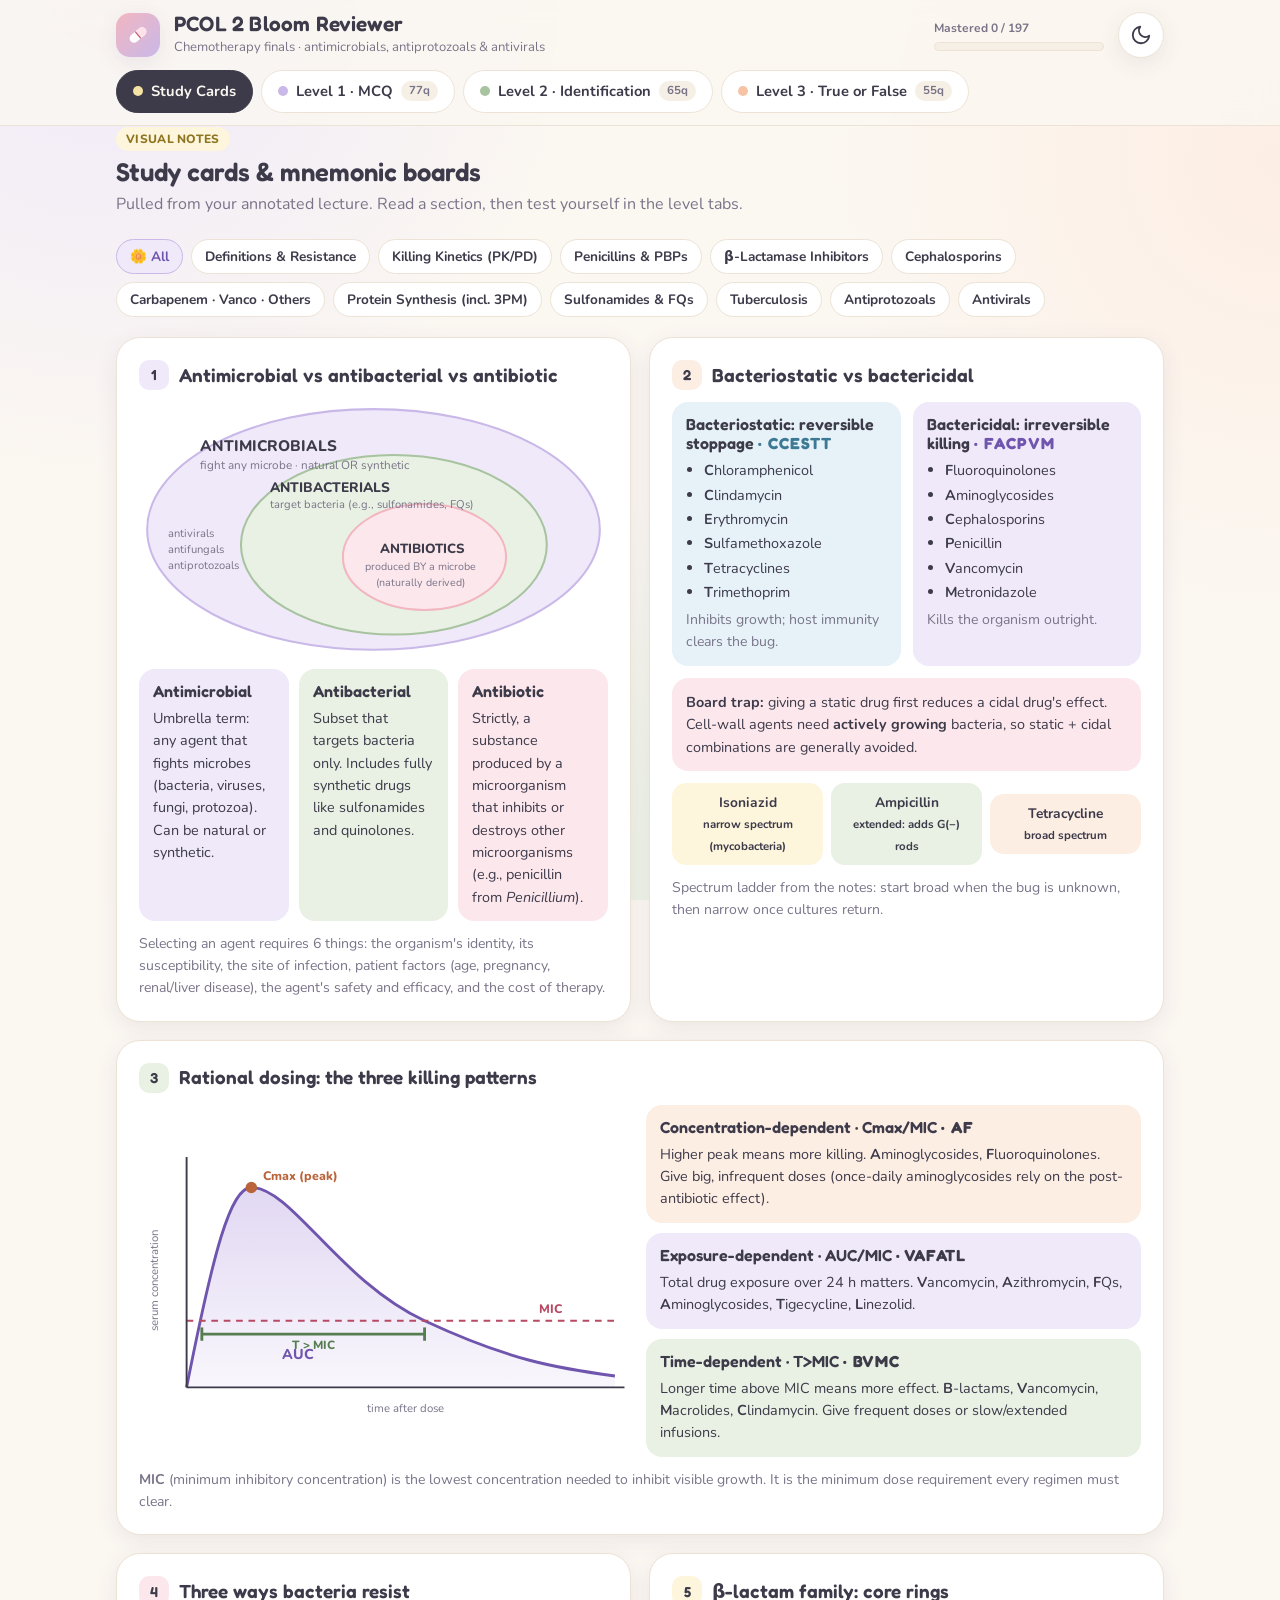
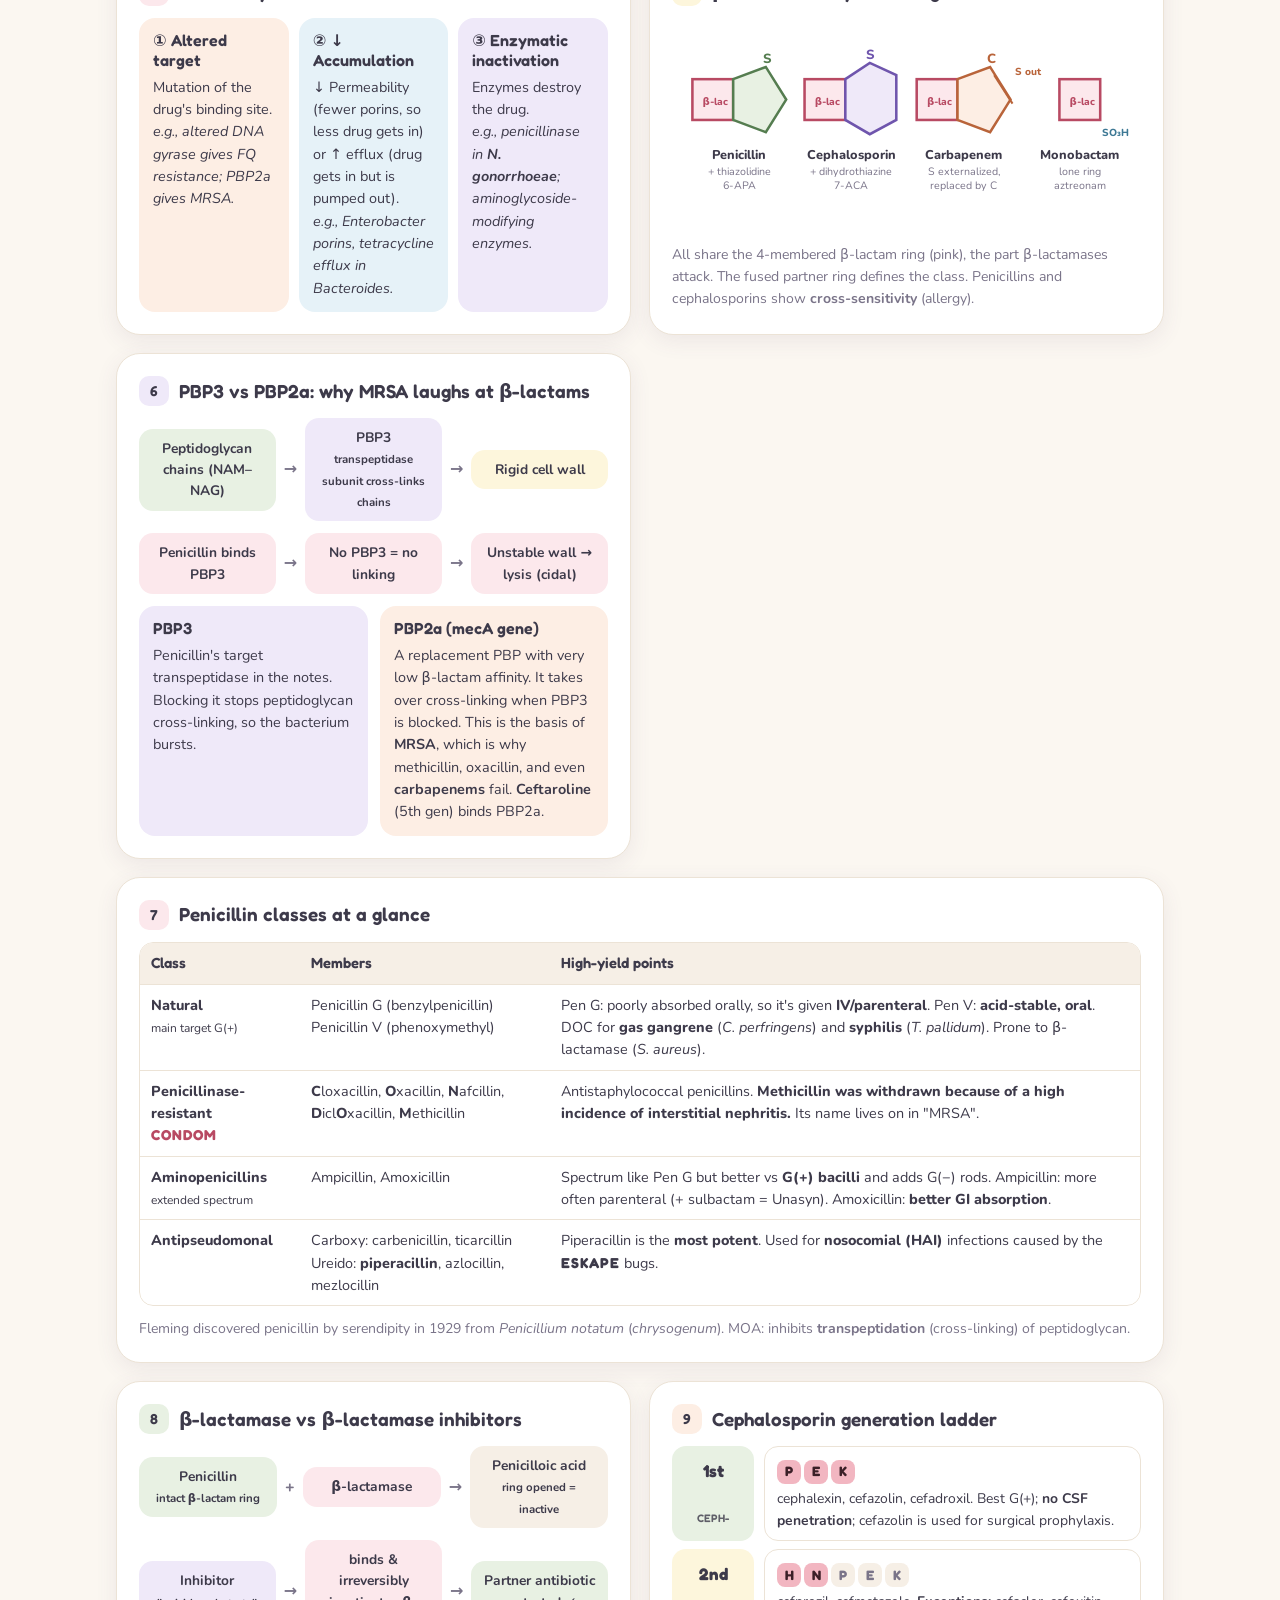
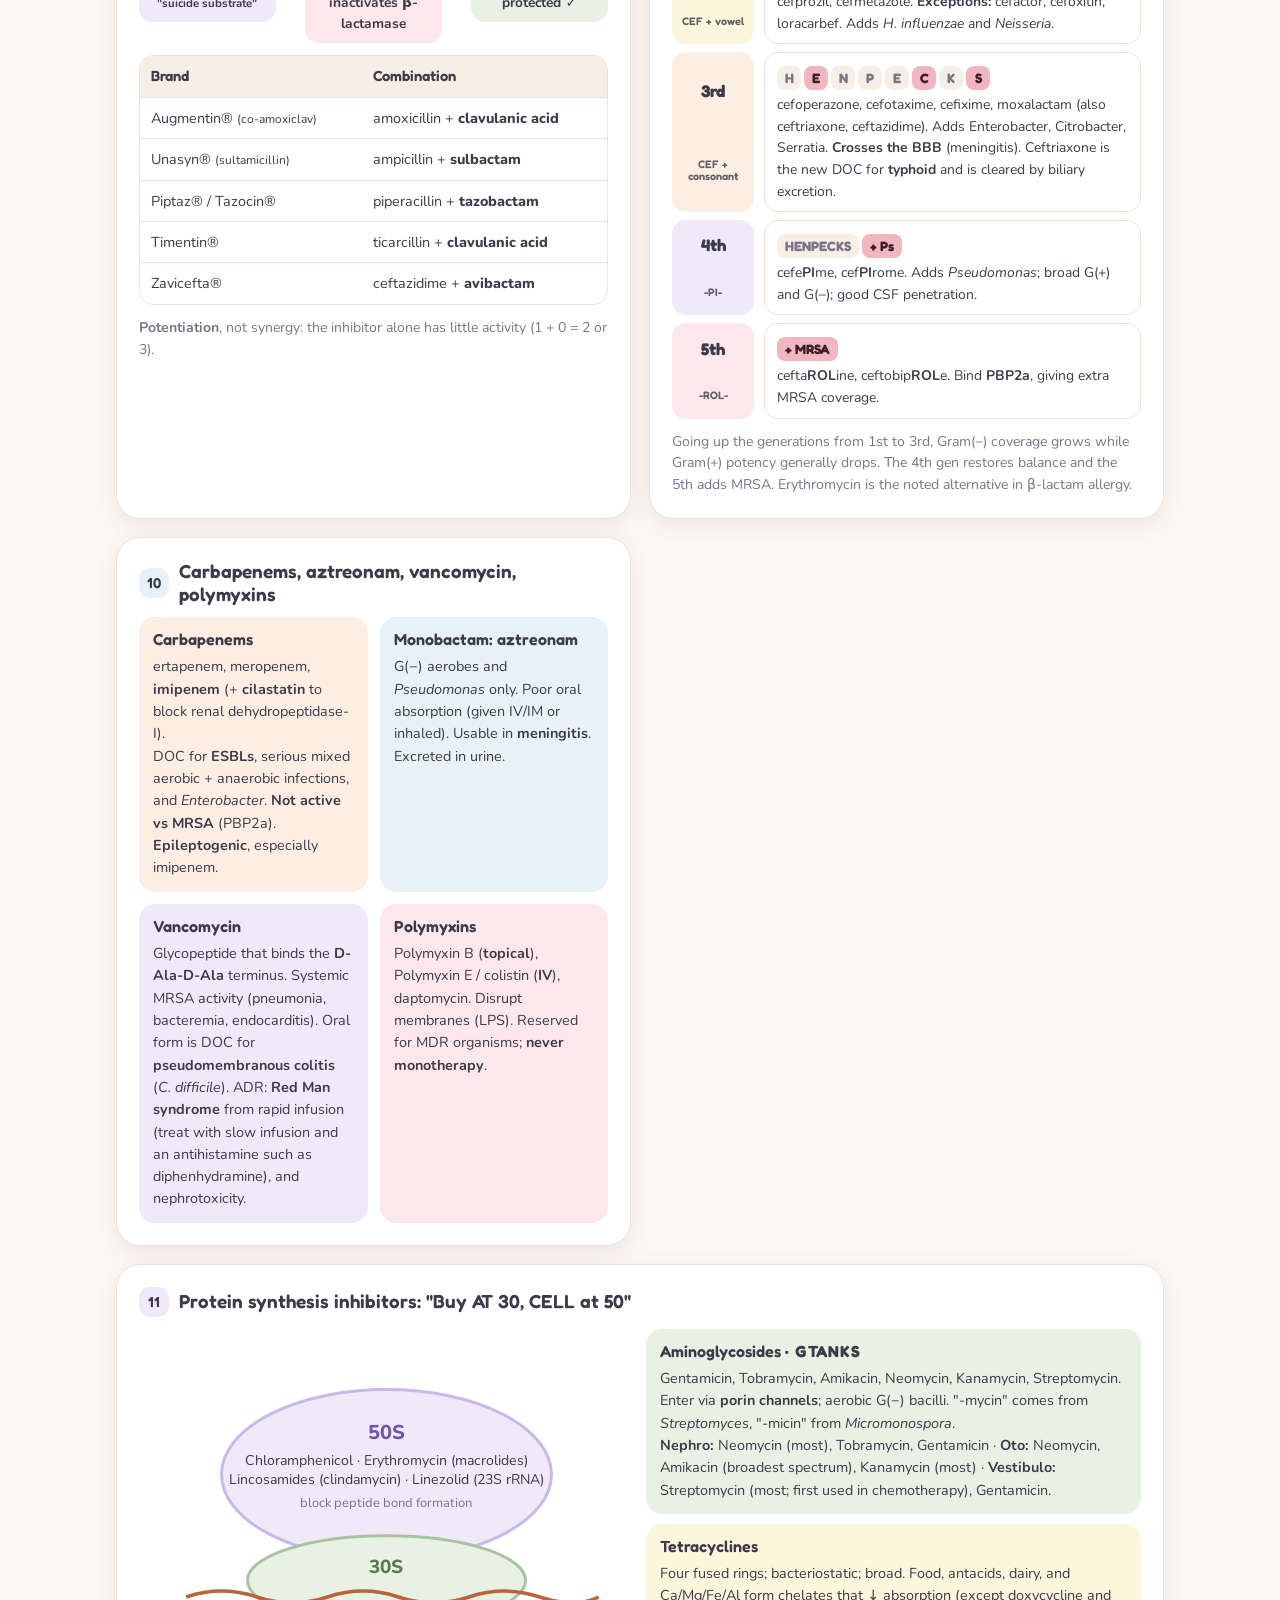
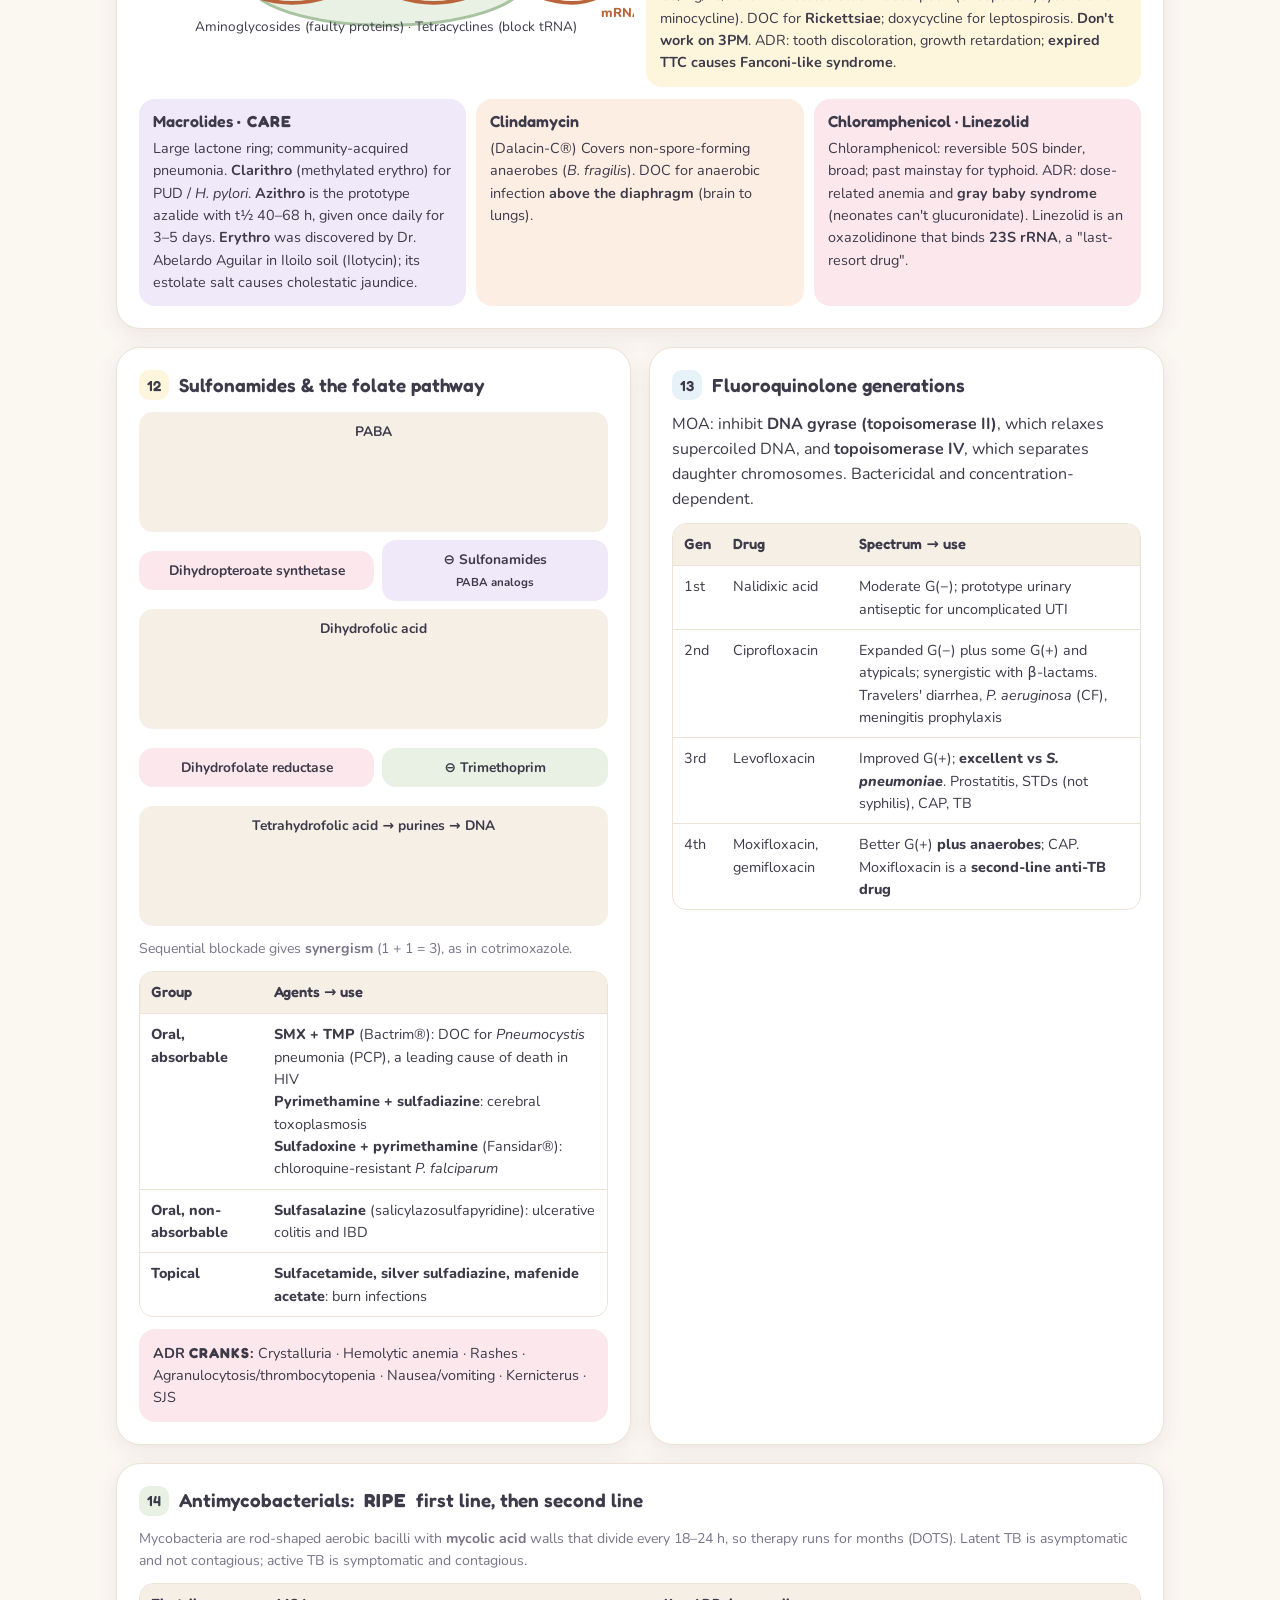
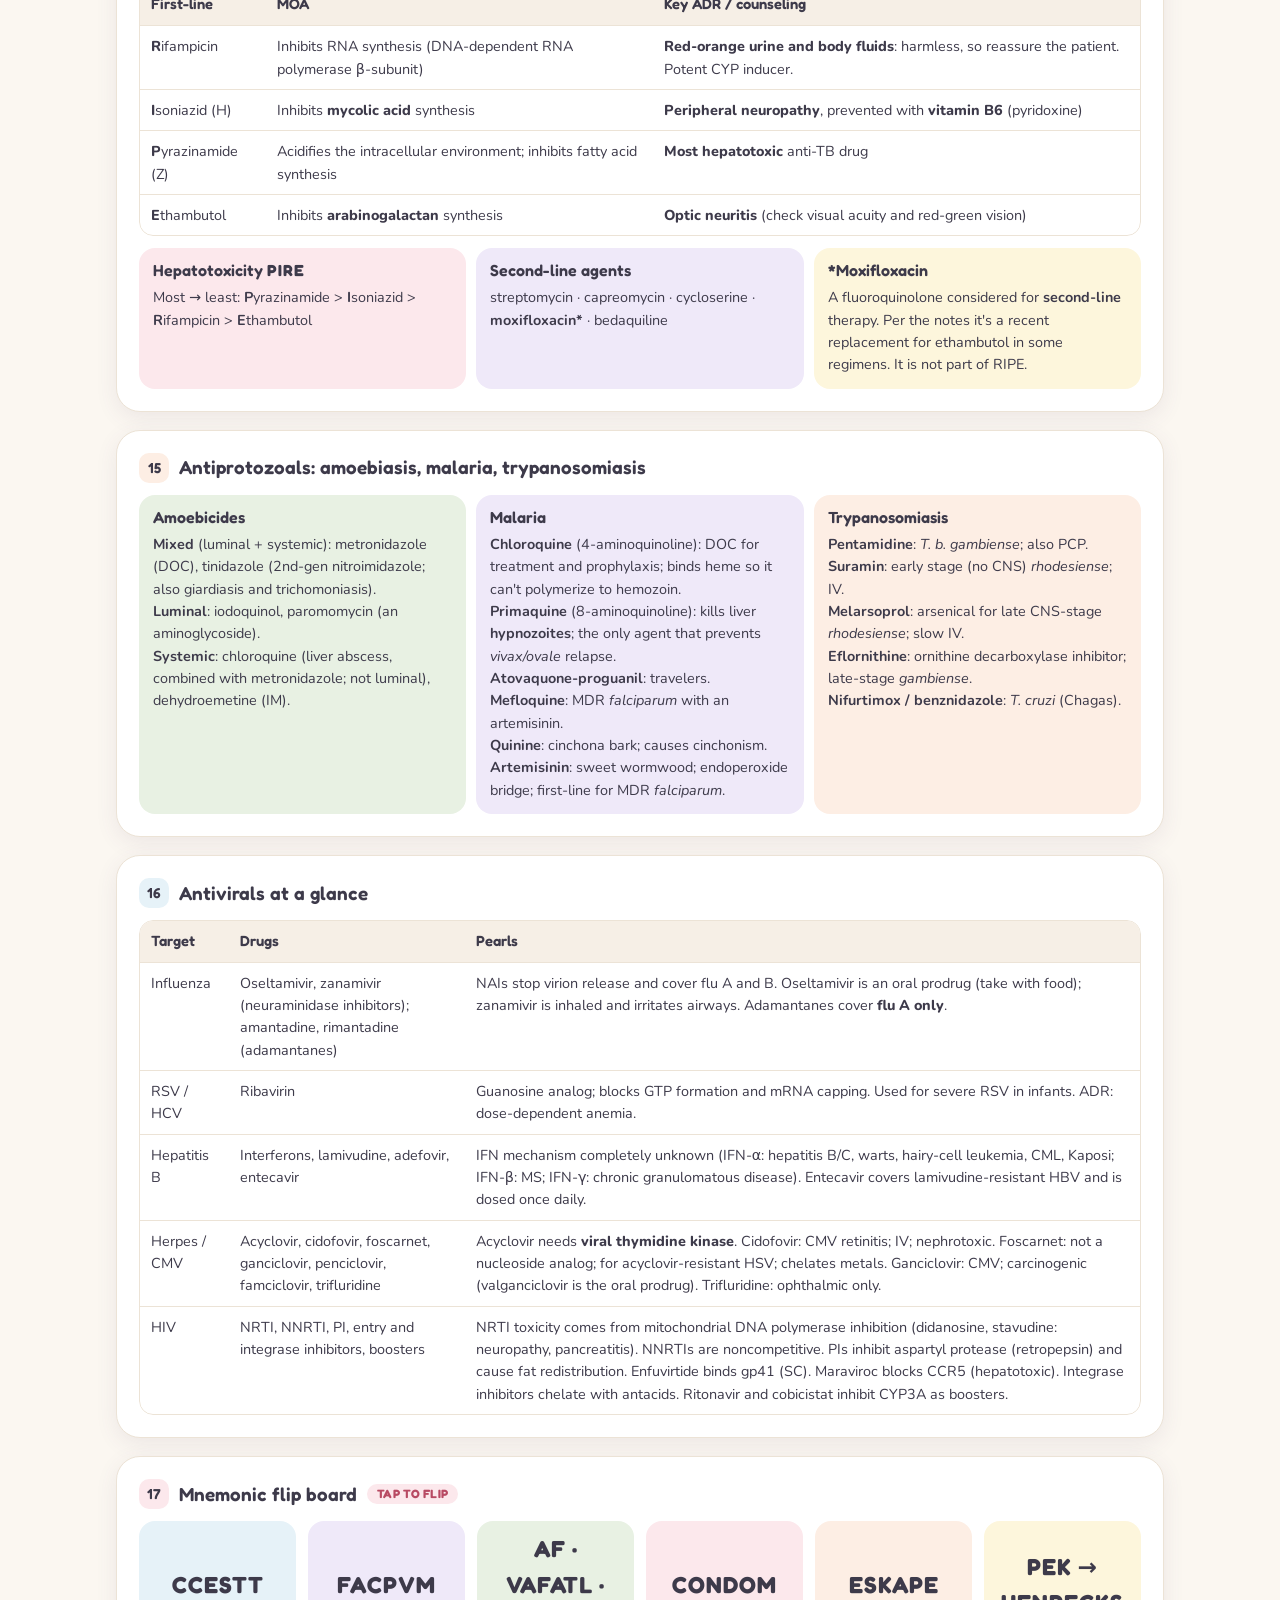
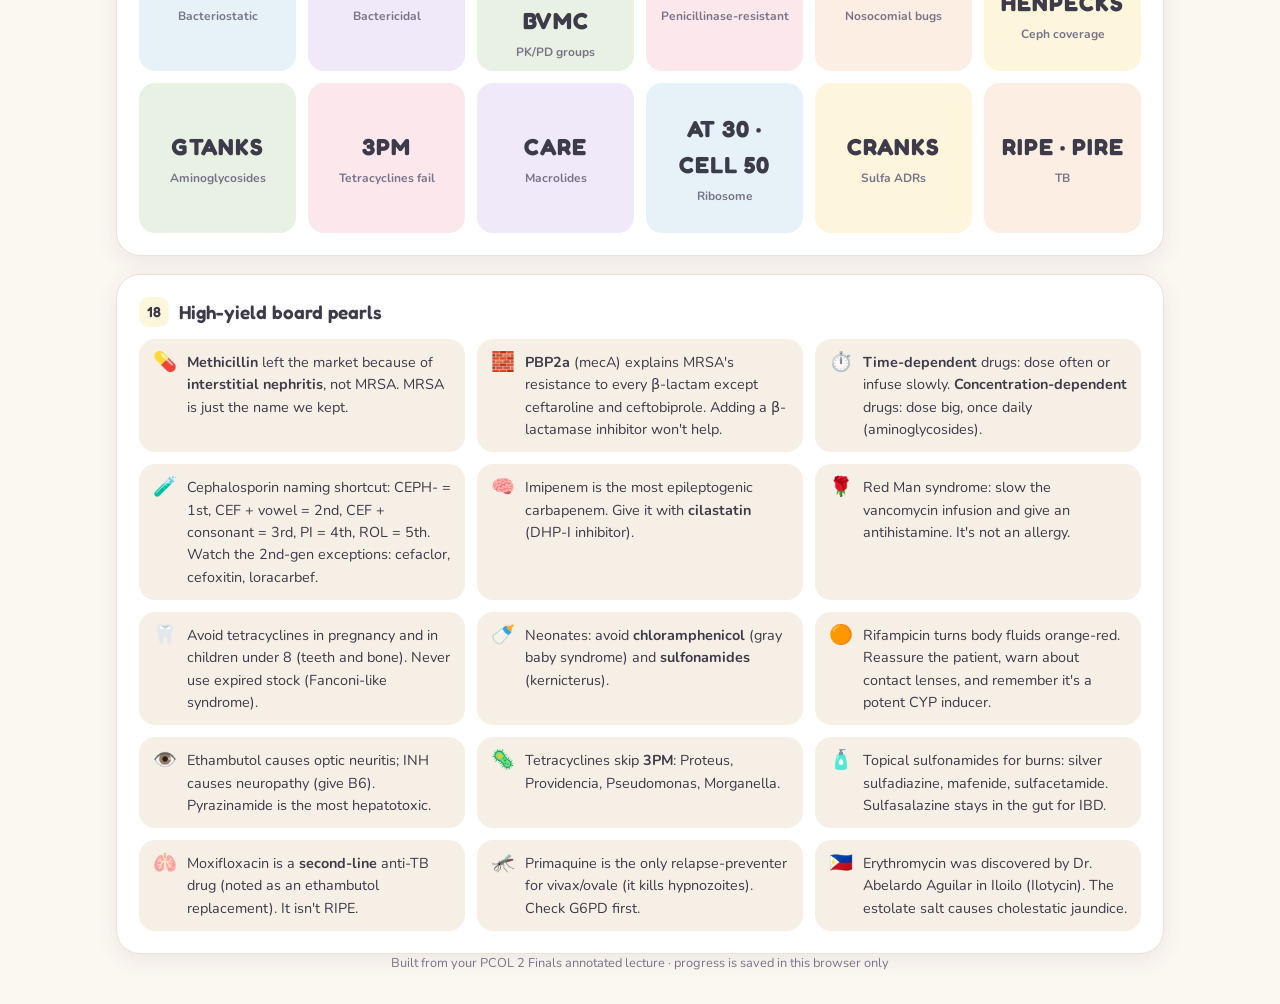
==== for-hannah.html @ a2830f7d "first commit Add PCOL 2 Bloom Reviewer (for-hannah.html) with Vercel root rewrite.  Co-Authored-By: " ====
<!doctype html>
<html lang="en">
<head>
<meta charset="utf-8">
<meta name="viewport" content="width=device-width, initial-scale=1">
<title>PCOL 2 Bloom Reviewer</title>
<link rel="preconnect" href="https://fonts.googleapis.com">
<link href="https://fonts.googleapis.com/css2?family=Fredoka:wght@500;600;700&family=Nunito:wght@400;600;700;800&display=swap" rel="stylesheet">
<style>
:root{
  --bg:#fbf7f1; --surface:#ffffff; --surface-2:#f6efe6; --line:#ece3d6;
  --ink:#3d3a4a; --muted:#7a7489;
  --sage:#a8c3a0; --sage-d:#557d50; --sage-t:#e8f1e3;
  --lav:#c9b8e8;  --lav-d:#6f55ad;  --lav-t:#efe9f9;
  --peach:#f6c3a5;--peach-d:#b9643a;--peach-t:#fdeee4;
  --rose:#f2b6c1; --rose-d:#b84a63; --rose-t:#fce8ec;
  --butter:#f5e3a3;--butter-d:#8f7420;--butter-t:#fdf6dc;
  --sky:#b8d8e8;  --sky-d:#3d7894;  --sky-t:#e6f2f8;
  --ok-bg:#e3f1de; --ok-bd:#7fb176; --ok-ink:#3e6b37;
  --no-bg:#fbe1e4; --no-bd:#d97a8a; --no-ink:#9c3448;
  --shadow:0 6px 22px rgba(90,70,110,.09);
  --shadow-lg:0 14px 40px rgba(90,70,110,.14);
  --r:16px; --r-lg:24px;
  --head:"Fredoka","Nunito",system-ui,sans-serif;
  --body:"Nunito",system-ui,-apple-system,"Segoe UI",sans-serif;
}
:root[data-theme="dark"]{
  --bg:#1d1a24; --surface:#282331; --surface-2:#312a3c; --line:#3d3549;
  --ink:#f1ebf5; --muted:#b3a9c0;
  --sage:#8fb287; --sage-d:#b7d9ae; --sage-t:#2c3a2e;
  --lav:#a993d6;  --lav-d:#d3c4f5;  --lav-t:#352c48;
  --peach:#e0a582;--peach-d:#f6c8ab;--peach-t:#40302a;
  --rose:#dc93a2; --rose-d:#f5bac6; --rose-t:#422a33;
  --butter:#d9c47b;--butter-d:#f0dea0;--butter-t:#3c3524;
  --sky:#8fbdd4;  --sky-d:#bfe0f0;  --sky-t:#24343e;
  --ok-bg:#28402a; --ok-bd:#6fa866; --ok-ink:#bfe6b6;
  --no-bg:#4a2730; --no-bd:#d0778a; --no-ink:#f8c2cd;
  --shadow:0 6px 22px rgba(0,0,0,.28);
  --shadow-lg:0 14px 40px rgba(0,0,0,.4);
}
@media (prefers-color-scheme: dark){
  :root:not([data-theme="light"]){
    --bg:#1d1a24; --surface:#282331; --surface-2:#312a3c; --line:#3d3549;
    --ink:#f1ebf5; --muted:#b3a9c0;
    --sage:#8fb287; --sage-d:#b7d9ae; --sage-t:#2c3a2e;
    --lav:#a993d6;  --lav-d:#d3c4f5;  --lav-t:#352c48;
    --peach:#e0a582;--peach-d:#f6c8ab;--peach-t:#40302a;
    --rose:#dc93a2; --rose-d:#f5bac6; --rose-t:#422a33;
    --butter:#d9c47b;--butter-d:#f0dea0;--butter-t:#3c3524;
    --sky:#8fbdd4;  --sky-d:#bfe0f0;  --sky-t:#24343e;
    --ok-bg:#28402a; --ok-bd:#6fa866; --ok-ink:#bfe6b6;
    --no-bg:#4a2730; --no-bd:#d0778a; --no-ink:#f8c2cd;
    --shadow:0 6px 22px rgba(0,0,0,.28);
    --shadow-lg:0 14px 40px rgba(0,0,0,.4);
  }
}
*{box-sizing:border-box}
html{scroll-behavior:smooth}
body{margin:0;background:var(--bg);color:var(--ink);font-family:var(--body);font-size:16px;line-height:1.55;
  background-image:radial-gradient(circle at 8% 0%,var(--lav-t) 0,transparent 32%),radial-gradient(circle at 100% 18%,var(--peach-t) 0,transparent 30%),radial-gradient(circle at 40% 100%,var(--sage-t) 0,transparent 35%);
  background-attachment:fixed;transition:background-color .3s,color .3s;min-height:100vh}
h1,h2,h3,h4{font-family:var(--head);font-weight:600;line-height:1.2;margin:0}
button,input,select{font:inherit;color:inherit}
button{cursor:pointer}
:focus-visible{outline:3px solid var(--lav);outline-offset:2px;border-radius:10px}
.wrap{max-width:1080px;margin:0 auto;padding:0 16px}

/* Header */
header{position:sticky;top:0;z-index:20;backdrop-filter:blur(12px);-webkit-backdrop-filter:blur(12px);
  background:color-mix(in srgb,var(--bg) 82%,transparent);border-bottom:1px solid var(--line)}
.top{display:flex;align-items:center;gap:14px;padding:12px 0}
.logo{width:44px;height:44px;border-radius:14px;display:grid;place-items:center;background:linear-gradient(135deg,var(--rose),var(--lav));box-shadow:var(--shadow);flex:none}
.logo svg{width:28px;height:28px}
.brand h1{font-size:1.3rem;letter-spacing:.2px}
.brand p{margin:0;font-size:.82rem;color:var(--muted)}
.spacer{flex:1}
.mastery{display:flex;flex-direction:column;gap:4px;min-width:170px}
.mastery small{font-size:.75rem;color:var(--muted);font-weight:700}
.bar{height:9px;border-radius:99px;background:var(--surface-2);overflow:hidden;border:1px solid var(--line)}
.bar>i{display:block;height:100%;width:0;border-radius:99px;background:linear-gradient(90deg,var(--sage),var(--lav),var(--rose));transition:width .5s cubic-bezier(.3,1.4,.5,1)}
.theme-btn{width:46px;height:46px;border-radius:50%;border:1px solid var(--line);background:var(--surface);box-shadow:var(--shadow);display:grid;place-items:center;transition:transform .25s}
.theme-btn:hover{transform:rotate(-15deg) scale(1.06)}
.theme-btn svg{width:22px;height:22px}
.sun{display:none}
:root[data-theme="dark"] .sun{display:block} :root[data-theme="dark"] .moon{display:none}
@media (prefers-color-scheme: dark){:root:not([data-theme="light"]) .sun{display:block} :root:not([data-theme="light"]) .moon{display:none}}

nav.tabs{display:flex;gap:8px;padding:0 0 12px;overflow-x:auto;scrollbar-width:none}
nav.tabs::-webkit-scrollbar{display:none}
.tab{flex:none;display:flex;align-items:center;gap:8px;padding:9px 16px;border-radius:99px;border:1px solid var(--line);background:var(--surface);font-weight:700;font-size:.92rem;transition:all .2s}
.tab:hover{transform:translateY(-1px);box-shadow:var(--shadow)}
.tab .dot{width:10px;height:10px;border-radius:50%}
.tab .badge{font-size:.72rem;padding:1px 8px;border-radius:99px;background:var(--surface-2);color:var(--muted)}
.tab[aria-selected="true"]{background:var(--ink);color:var(--bg);border-color:var(--ink)}
.tab[aria-selected="true"] .badge{background:color-mix(in srgb,var(--bg) 22%,transparent);color:var(--bg)}

main{padding:26px 0 60px}
.panel{display:none;animation:rise .35s ease}
.panel.on{display:block}
@keyframes rise{from{opacity:0;transform:translateY(8px)}to{opacity:1;transform:none}}

/* Generic cards */
.card{background:var(--surface);border:1px solid var(--line);border-radius:var(--r-lg);padding:22px;box-shadow:var(--shadow)}
.intro{display:flex;gap:18px;align-items:center;flex-wrap:wrap;margin-bottom:22px}
.intro h2{font-size:1.6rem}
.intro p{margin:4px 0 0;color:var(--muted)}
.pill{display:inline-flex;align-items:center;gap:6px;font-size:.75rem;font-weight:800;padding:3px 10px;border-radius:99px;letter-spacing:.3px;text-transform:uppercase}
.p-sage{background:var(--sage-t);color:var(--sage-d)} .p-lav{background:var(--lav-t);color:var(--lav-d)}
.p-peach{background:var(--peach-t);color:var(--peach-d)} .p-rose{background:var(--rose-t);color:var(--rose-d)}
.p-butter{background:var(--butter-t);color:var(--butter-d)} .p-sky{background:var(--sky-t);color:var(--sky-d)}

/* Study section */
.chips{display:flex;gap:8px;flex-wrap:wrap;margin:0 0 20px}
.chip{padding:6px 13px;border-radius:99px;border:1px solid var(--line);background:var(--surface);font-weight:700;font-size:.85rem;transition:all .2s}
.chip:hover{background:var(--surface-2)}
.chip.on{background:var(--lav-t);border-color:var(--lav);color:var(--lav-d)}
.grid{display:grid;grid-template-columns:repeat(auto-fill,minmax(min(100%,470px),1fr));gap:18px}
.study{display:flex;flex-direction:column;gap:12px}
.study.wide{grid-column:1/-1}
.study h3{font-size:1.18rem;display:flex;align-items:center;gap:10px}
.study h3 .num{width:30px;height:30px;border-radius:10px;display:grid;place-items:center;font-size:.9rem;flex:none}
.study p{margin:0}
.study .note{font-size:.88rem;color:var(--muted)}
.hidden{display:none!important}
svg text{font-family:var(--body)}
.s-ink{fill:var(--ink)} .s-muted{fill:var(--muted)}
.s-line{stroke:var(--ink);fill:none}
.diagram{width:100%;height:auto;display:block}
.tbl{width:100%;border-collapse:separate;border-spacing:0;font-size:.9rem;border:1px solid var(--line);border-radius:14px;overflow:hidden}
.tbl th,.tbl td{padding:9px 11px;text-align:left;vertical-align:top;border-bottom:1px solid var(--line)}
.tbl tr:last-child td{border-bottom:0}
.tbl th{background:var(--surface-2);font-family:var(--head);font-weight:600;font-size:.92rem}
.tbl td b{font-weight:800}
.tbl-wrap{overflow-x:auto;border-radius:14px}
.two{display:grid;grid-template-columns:1fr 1fr;gap:12px}
.three{display:grid;grid-template-columns:repeat(3,1fr);gap:10px}
@media(max-width:620px){.two,.three{grid-template-columns:1fr}}
.box{border-radius:var(--r);padding:13px 14px;font-size:.9rem}
.box h4{font-size:1rem;margin-bottom:6px}
.box ul{margin:0;padding-left:18px}
.box li{margin:2px 0}
.bg-sage{background:var(--sage-t)} .bg-lav{background:var(--lav-t)} .bg-peach{background:var(--peach-t)}
.bg-rose{background:var(--rose-t)} .bg-butter{background:var(--butter-t)} .bg-sky{background:var(--sky-t)}
.mn{font-family:var(--head);font-weight:700;letter-spacing:1px}
.flow{display:flex;align-items:center;gap:8px;flex-wrap:wrap}
.flow .step{padding:9px 12px;border-radius:14px;font-size:.86rem;font-weight:700;text-align:center;flex:1 1 120px}
.flow .arr{font-weight:800;color:var(--muted);flex:none}
.ladder{display:flex;flex-direction:column;gap:8px}
.rung{display:grid;grid-template-columns:82px 1fr;gap:10px;align-items:stretch}
.rung .gen{border-radius:14px;display:grid;place-items:center;font-family:var(--head);font-weight:700;font-size:1.05rem;text-align:center;line-height:1.1}
.rung .gen small{display:block;font-size:.68rem;font-weight:600;opacity:.8}
.rung .body{border-radius:14px;padding:9px 12px;font-size:.87rem;border:1px solid var(--line);background:var(--surface)}
.cov{display:flex;gap:3px;flex-wrap:wrap;margin:4px 0}
.cov span{font-family:var(--head);font-weight:700;font-size:.85rem;width:24px;height:24px;border-radius:8px;display:grid;place-items:center}
.cov .new{background:var(--rose);color:#3b1f27}
.cov .old{background:var(--surface-2);color:var(--muted)}
.cov .wide{width:auto;padding:0 8px}

/* Flip mnemonic cards */
.flips{display:grid;grid-template-columns:repeat(auto-fill,minmax(150px,1fr));gap:12px}
.flip{perspective:900px;height:150px;border:0;background:none;padding:0;text-align:left}
.flip .in{position:relative;width:100%;height:100%;transition:transform .55s cubic-bezier(.4,1.5,.5,1);transform-style:preserve-3d}
.flip.on .in{transform:rotateY(180deg)}
.flip .f,.flip .b{position:absolute;inset:0;backface-visibility:hidden;-webkit-backface-visibility:hidden;border-radius:var(--r);padding:12px;display:flex;flex-direction:column;justify-content:center}
.flip .f{align-items:center;text-align:center}
.flip .f .mn{font-size:1.45rem}
.flip .f small{font-size:.75rem;color:var(--muted);margin-top:4px;font-weight:700}
.flip .b{transform:rotateY(180deg);font-size:.78rem;line-height:1.35;background:var(--surface);border:1px solid var(--line);overflow:auto}
.flip .b b{font-weight:800}

.pearls{display:grid;grid-template-columns:repeat(auto-fill,minmax(min(100%,300px),1fr));gap:12px}
.pearl{display:flex;gap:10px;align-items:flex-start;padding:12px 14px;border-radius:var(--r);background:var(--surface-2);font-size:.9rem}
.pearl .ic{font-size:1.2rem;line-height:1.2;flex:none}

/* Quiz */
.qtop{display:flex;align-items:center;gap:12px;flex-wrap:wrap;margin-bottom:14px}
.qtop .stats{display:flex;gap:8px;flex-wrap:wrap}
.stat{padding:6px 12px;border-radius:99px;background:var(--surface);border:1px solid var(--line);font-size:.84rem;font-weight:700}
.stat b{font-family:var(--head)}
.sel{padding:8px 34px 8px 14px;border-radius:99px;border:1px solid var(--line);background:var(--surface);font-weight:700;font-size:.88rem;appearance:none;-webkit-appearance:none;
  background-image:linear-gradient(45deg,transparent 50%,var(--muted) 50%),linear-gradient(135deg,var(--muted) 50%,transparent 50%);background-position:calc(100% - 17px) 55%,calc(100% - 12px) 55%;background-size:5px 5px;background-repeat:no-repeat}
.qprog{margin-bottom:18px}
.qprog .bar{height:12px}
.qprog .lbl{display:flex;justify-content:space-between;font-size:.8rem;color:var(--muted);font-weight:700;margin-bottom:5px}
.qcard{position:relative;overflow:hidden}
.qcard::before{content:"";position:absolute;inset:0 0 auto 0;height:6px;background:var(--accent,var(--lav))}
.qmeta{display:flex;gap:8px;align-items:center;margin-bottom:10px;flex-wrap:wrap}
.qnum{font-family:var(--head);font-weight:600;color:var(--muted);font-size:.9rem}
.qtext{font-size:1.14rem;font-weight:700;margin:0 0 18px;line-height:1.45}
.opts{display:grid;gap:10px}
.opt{display:flex;gap:12px;align-items:center;text-align:left;padding:13px 15px;border-radius:var(--r);border:2px solid var(--line);background:var(--surface);font-weight:600;transition:transform .15s,border-color .2s,background .2s}
.opt:hover:not([disabled]){border-color:var(--lav);transform:translateX(3px);background:var(--lav-t)}
.opt .k{width:30px;height:30px;border-radius:10px;display:grid;place-items:center;font-family:var(--head);font-weight:700;background:var(--surface-2);flex:none;transition:all .2s}
.opt[disabled]{cursor:default}
.opt.ok{border-color:var(--ok-bd);background:var(--ok-bg);color:var(--ok-ink)}
.opt.ok .k{background:var(--ok-bd);color:#fff}
.opt.no{border-color:var(--no-bd);background:var(--no-bg);color:var(--no-ink);animation:shake .4s}
.opt.no .k{background:var(--no-bd);color:#fff}
.opt.dim{opacity:.55}
@keyframes shake{0%,100%{transform:none}20%{transform:translateX(-6px)}40%{transform:translateX(5px)}60%{transform:translateX(-3px)}80%{transform:translateX(2px)}}
@keyframes pop{0%{transform:scale(.96)}50%{transform:scale(1.03)}100%{transform:scale(1)}}
.opt.ok{animation:pop .35s}
.tf{display:grid;grid-template-columns:1fr 1fr;gap:12px}
.tf .opt{justify-content:center;font-size:1.1rem;padding:18px;font-family:var(--head)}
.idrow{display:flex;gap:10px;flex-wrap:wrap}
.idrow input{flex:1 1 240px;padding:13px 16px;border-radius:var(--r);border:2px solid var(--line);background:var(--surface);font-weight:700;font-size:1.02rem;transition:border-color .2s}
.idrow input:focus{outline:none;border-color:var(--lav)}
.idrow input.ok{border-color:var(--ok-bd);background:var(--ok-bg);color:var(--ok-ink)}
.idrow input.no{border-color:var(--no-bd);background:var(--no-bg);color:var(--no-ink);animation:shake .4s}
.btn{padding:12px 20px;border-radius:99px;border:0;font-weight:800;background:var(--ink);color:var(--bg);transition:transform .15s,box-shadow .2s;display:inline-flex;align-items:center;gap:8px}
.btn:hover{transform:translateY(-2px);box-shadow:var(--shadow-lg)}
.btn:disabled{opacity:.45;cursor:not-allowed;transform:none;box-shadow:none}
.btn.soft{background:var(--surface-2);color:var(--ink);border:1px solid var(--line)}
.btn.rose{background:var(--rose);color:#3b1f27}
.btn.sage{background:var(--sage);color:#1f3320}
.btn.ghost{background:transparent;color:var(--muted);padding:8px 12px;font-size:.85rem}
.fb{margin-top:16px;border-radius:var(--r);padding:15px 16px;animation:rise .3s ease}
.fb.ok{background:var(--ok-bg);border:1px solid var(--ok-bd)}
.fb.no{background:var(--no-bg);border:1px solid var(--no-bd)}
.fb .h{font-family:var(--head);font-weight:700;font-size:1.05rem;margin-bottom:4px;display:flex;align-items:center;gap:8px}
.fb.ok .h{color:var(--ok-ink)} .fb.no .h{color:var(--no-ink)}
.fb p{margin:4px 0 0;font-size:.95rem}
.fb .ans{font-weight:800}
.qnav{display:flex;justify-content:space-between;align-items:center;gap:10px;margin-top:16px;flex-wrap:wrap}
.hint{font-size:.78rem;color:var(--muted)}
kbd{font-family:var(--body);font-size:.72rem;padding:1px 6px;border-radius:6px;border:1px solid var(--line);background:var(--surface-2)}

/* Summary */
.sum{display:grid;grid-template-columns:auto 1fr;gap:24px;align-items:center}
@media(max-width:620px){.sum{grid-template-columns:1fr;justify-items:center;text-align:center}}
.ring{width:150px;height:150px;position:relative}
.ring svg{width:100%;height:100%;transform:rotate(-90deg)}
.ring .v{position:absolute;inset:0;display:grid;place-items:center;text-align:center}
.ring .v b{font-family:var(--head);font-size:2.1rem;display:block;line-height:1}
.ring .v small{color:var(--muted);font-weight:700;font-size:.8rem}
.sum h2{font-size:1.6rem;margin-bottom:6px}
.sum .acts{display:flex;gap:10px;flex-wrap:wrap;margin-top:14px}
@media(max-width:620px){.sum .acts{justify-content:center}}
.missed{margin-top:22px;display:grid;gap:10px}
.miss{padding:12px 14px;border-radius:var(--r);background:var(--surface-2);font-size:.9rem;border-left:5px solid var(--no-bd)}
.miss b{font-weight:800}
.miss .a{color:var(--ok-ink);font-weight:800}
.confetti{position:fixed;inset:0;pointer-events:none;z-index:50;overflow:hidden}
.confetti i{position:absolute;top:-20px;width:10px;height:14px;border-radius:3px;animation:fall linear forwards}
@keyframes fall{to{transform:translateY(110vh) rotate(720deg);opacity:.2}}
footer{text-align:center;color:var(--muted);font-size:.8rem;padding:0 16px 30px}
@media(max-width:620px){
  .mastery{display:none}
  .brand p{display:none}
  .qtext{font-size:1.04rem}
  .card{padding:17px}
}
@media (prefers-reduced-motion: reduce){*{animation:none!important;transition:none!important}}
</style>
</head>
<body>
<header>
  <div class="wrap">
    <div class="top">
      <div class="logo" aria-hidden="true">
        <svg viewBox="0 0 32 32"><g transform="rotate(-40 16 16)"><rect x="5" y="11" width="22" height="10" rx="5" fill="#fff"/><path d="M16 11h6a5 5 0 0 1 0 10h-6z" fill="#fde2ea"/><line x1="16" y1="11" x2="16" y2="21" stroke="#c25a72" stroke-width="1.4"/></g></svg>
      </div>
      <div class="brand">
        <h1>PCOL 2 Bloom Reviewer</h1>
        <p>Chemotherapy finals · antimicrobials, antiprotozoals &amp; antivirals</p>
      </div>
      <div class="spacer"></div>
      <div class="mastery" title="Questions you have answered correctly at least once">
        <small id="masteryLbl">Mastered 0 / 0</small>
        <div class="bar"><i id="masteryBar"></i></div>
      </div>
      <button class="theme-btn" id="themeBtn" aria-label="Toggle dark mode">
        <svg class="moon" viewBox="0 0 24 24" fill="none" stroke="currentColor" stroke-width="2" stroke-linecap="round" stroke-linejoin="round"><path d="M21 12.8A9 9 0 1 1 11.2 3a7 7 0 0 0 9.8 9.8z"/></svg>
        <svg class="sun" viewBox="0 0 24 24" fill="none" stroke="currentColor" stroke-width="2" stroke-linecap="round"><circle cx="12" cy="12" r="4.5"/><path d="M12 2v2M12 20v2M4.9 4.9l1.4 1.4M17.7 17.7l1.4 1.4M2 12h2M20 12h2M4.9 19.1l1.4-1.4M17.7 6.3l1.4-1.4"/></svg>
      </button>
    </div>
    <nav class="tabs" role="tablist">
      <button class="tab" role="tab" data-tab="study" aria-selected="true"><span class="dot" style="background:var(--butter)"></span>Study Cards</button>
      <button class="tab" role="tab" data-tab="mcq" aria-selected="false"><span class="dot" style="background:var(--lav)"></span>Level 1 · MCQ <span class="badge" id="b-mcq">–</span></button>
      <button class="tab" role="tab" data-tab="id" aria-selected="false"><span class="dot" style="background:var(--sage)"></span>Level 2 · Identification <span class="badge" id="b-id">–</span></button>
      <button class="tab" role="tab" data-tab="tf" aria-selected="false"><span class="dot" style="background:var(--peach)"></span>Level 3 · True or False <span class="badge" id="b-tf">–</span></button>
    </nav>
  </div>
</header>

<main class="wrap">

<!-- ============ STUDY ============ -->
<section class="panel on" id="p-study">
  <div class="intro">
    <div>
      <span class="pill p-butter">Visual notes</span>
      <h2 style="margin-top:6px">Study cards &amp; mnemonic boards</h2>
      <p>Pulled from your annotated lecture. Read a section, then test yourself in the level tabs.</p>
    </div>
  </div>
  <div class="chips" id="studyChips"></div>

  <div class="grid" id="studyGrid">

    <!-- 1 Definitions -->
    <article class="card study" data-topic="basics">
      <h3><span class="num bg-lav">1</span>Antimicrobial vs antibacterial vs antibiotic</h3>
      <svg class="diagram" viewBox="0 0 460 250" role="img" aria-label="Nested sets: antimicrobials contain antibacterials, which contain antibiotics">
        <ellipse cx="230" cy="125" rx="222" ry="118" fill="var(--lav-t)" stroke="var(--lav)" stroke-width="2"/>
        <ellipse cx="250" cy="140" rx="150" ry="88" fill="var(--sage-t)" stroke="var(--sage)" stroke-width="2"/>
        <ellipse cx="280" cy="152" rx="80" ry="52" fill="var(--rose-t)" stroke="var(--rose)" stroke-width="2"/>
        <text x="60" y="48" class="s-ink" font-weight="800" font-size="15">ANTIMICROBIALS</text>
        <text x="60" y="66" class="s-muted" font-size="11.5">fight any microbe · natural OR synthetic</text>
        <text x="28" y="132" class="s-muted" font-size="11">antivirals</text>
        <text x="28" y="148" class="s-muted" font-size="11">antifungals</text>
        <text x="28" y="164" class="s-muted" font-size="11">antiprotozoals</text>
        <text x="128" y="88" class="s-ink" font-weight="800" font-size="13.5">ANTIBACTERIALS</text>
        <text x="128" y="104" class="s-muted" font-size="11">target bacteria (e.g., sulfonamides, FQs)</text>
        <text x="236" y="148" class="s-ink" font-weight="800" font-size="13">ANTIBIOTICS</text>
        <text x="222" y="165" class="s-muted" font-size="10.5">produced BY a microbe</text>
        <text x="232" y="180" class="s-muted" font-size="10.5">(naturally derived)</text>
      </svg>
      <div class="three">
        <div class="box bg-lav"><h4>Antimicrobial</h4>Umbrella term: any agent that fights microbes (bacteria, viruses, fungi, protozoa). Can be natural or synthetic.</div>
        <div class="box bg-sage"><h4>Antibacterial</h4>Subset that targets bacteria only. Includes fully synthetic drugs like sulfonamides and quinolones.</div>
        <div class="box bg-rose"><h4>Antibiotic</h4>Strictly, a substance produced by a microorganism that inhibits or destroys other microorganisms (e.g., penicillin from <i>Penicillium</i>).</div>
      </div>
      <p class="note">Selecting an agent requires 6 things: the organism's identity, its susceptibility, the site of infection, patient factors (age, pregnancy, renal/liver disease), the agent's safety and efficacy, and the cost of therapy.</p>
    </article>

    <!-- 2 Static vs cidal -->
    <article class="card study" data-topic="basics">
      <h3><span class="num bg-peach">2</span>Bacteriostatic vs bactericidal</h3>
      <div class="two">
        <div class="box bg-sky">
          <h4>Bacteriostatic: reversible stoppage <span class="mn" style="color:var(--sky-d)">· CCESTT</span></h4>
          <ul><li><b>C</b>hloramphenicol</li><li><b>C</b>lindamycin</li><li><b>E</b>rythromycin</li><li><b>S</b>ulfamethoxazole</li><li><b>T</b>etracyclines</li><li><b>T</b>rimethoprim</li></ul>
          <p class="note" style="margin-top:6px">Inhibits growth; host immunity clears the bug.</p>
        </div>
        <div class="box bg-lav">
          <h4>Bactericidal: irreversible killing <span class="mn" style="color:var(--lav-d)">· FACPVM</span></h4>
          <ul><li><b>F</b>luoroquinolones</li><li><b>A</b>minoglycosides</li><li><b>C</b>ephalosporins</li><li><b>P</b>enicillin</li><li><b>V</b>ancomycin</li><li><b>M</b>etronidazole</li></ul>
          <p class="note" style="margin-top:6px">Kills the organism outright.</p>
        </div>
      </div>
      <div class="box bg-rose"><b>Board trap:</b> giving a static drug first reduces a cidal drug's effect. Cell-wall agents need <b>actively growing</b> bacteria, so static + cidal combinations are generally avoided.</div>
      <div class="flow">
        <div class="step bg-butter">Isoniazid<br><small>narrow spectrum (mycobacteria)</small></div>
        <div class="step bg-sage">Ampicillin<br><small>extended: adds G(−) rods</small></div>
        <div class="step bg-peach">Tetracycline<br><small>broad spectrum</small></div>
      </div>
      <p class="note">Spectrum ladder from the notes: start broad when the bug is unknown, then narrow once cultures return.</p>
    </article>

    <!-- 3 PK/PD -->
    <article class="card study wide" data-topic="pkpd">
      <h3><span class="num bg-sage">3</span>Rational dosing: the three killing patterns</h3>
      <div class="two" style="align-items:center">
        <svg class="diagram" viewBox="0 0 520 300" role="img" aria-label="Concentration-time curve showing Cmax, AUC and time above MIC">
          <defs><linearGradient id="aucg" x1="0" y1="0" x2="0" y2="1"><stop offset="0" stop-color="var(--lav)" stop-opacity=".55"/><stop offset="1" stop-color="var(--lav)" stop-opacity=".12"/></linearGradient></defs>
          <path d="M50,262 C78,120 96,52 118,52 C160,52 210,150 300,192 S440,242 500,250 L500,262 Z" fill="url(#aucg)"/>
          <path d="M50,262 C78,120 96,52 118,52 C160,52 210,150 300,192 S440,242 500,250" fill="none" stroke="var(--lav-d)" stroke-width="3"/>
          <line x1="50" y1="192" x2="505" y2="192" stroke="var(--rose-d)" stroke-width="2" stroke-dasharray="7 6"/>
          <text x="420" y="184" fill="var(--rose-d)" font-weight="800" font-size="13">MIC</text>
          <line x1="50" y1="20" x2="50" y2="262" class="s-line" stroke-width="2"/>
          <line x1="50" y1="262" x2="510" y2="262" class="s-line" stroke-width="2"/>
          <text x="20" y="150" class="s-muted" font-size="12" transform="rotate(-90 20 150)" text-anchor="middle">serum concentration</text>
          <text x="280" y="288" class="s-muted" font-size="12" text-anchor="middle">time after dose</text>
          <circle cx="118" cy="52" r="6" fill="var(--peach-d)"/>
          <text x="130" y="44" fill="var(--peach-d)" font-weight="800" font-size="13">Cmax (peak)</text>
          <text x="150" y="232" fill="var(--lav-d)" font-weight="800" font-size="15">AUC</text>
          <line x1="66" y1="206" x2="300" y2="206" stroke="var(--sage-d)" stroke-width="3"/>
          <line x1="66" y1="199" x2="66" y2="213" stroke="var(--sage-d)" stroke-width="3"/>
          <line x1="300" y1="199" x2="300" y2="213" stroke="var(--sage-d)" stroke-width="3"/>
          <text x="183" y="222" fill="var(--sage-d)" font-weight="800" font-size="12.5" text-anchor="middle">T &gt; MIC</text>
        </svg>
        <div style="display:grid;gap:10px">
          <div class="box bg-peach"><h4>Concentration-dependent · Cmax/MIC <span class="mn">· AF</span></h4>Higher peak means more killing. <b>A</b>minoglycosides, <b>F</b>luoroquinolones. Give big, infrequent doses (once-daily aminoglycosides rely on the post-antibiotic effect).</div>
          <div class="box bg-lav"><h4>Exposure-dependent · AUC/MIC <span class="mn">· VAFATL</span></h4>Total drug exposure over 24 h matters. <b>V</b>ancomycin, <b>A</b>zithromycin, <b>F</b>Qs, <b>A</b>minoglycosides, <b>T</b>igecycline, <b>L</b>inezolid.</div>
          <div class="box bg-sage"><h4>Time-dependent · T&gt;MIC <span class="mn">· BVMC</span></h4>Longer time above MIC means more effect. <b>B</b>-lactams, <b>V</b>ancomycin, <b>M</b>acrolides, <b>C</b>lindamycin. Give frequent doses or slow/extended infusions.</div>
        </div>
      </div>
      <p class="note"><b>MIC</b> (minimum inhibitory concentration) is the lowest concentration needed to inhibit visible growth. It is the minimum dose requirement every regimen must clear.</p>
    </article>

    <!-- 4 Resistance -->
    <article class="card study" data-topic="basics">
      <h3><span class="num bg-rose">4</span>Three ways bacteria resist</h3>
      <div class="three">
        <div class="box bg-peach"><h4>① Altered target</h4>Mutation of the drug's binding site.<br><i>e.g., altered DNA gyrase gives FQ resistance; PBP2a gives MRSA.</i></div>
        <div class="box bg-sky"><h4>② ↓ Accumulation</h4>↓ Permeability (fewer porins, so less drug gets in) or ↑ efflux (drug gets in but is pumped out).<br><i>e.g., Enterobacter porins, tetracycline efflux in Bacteroides.</i></div>
        <div class="box bg-lav"><h4>③ Enzymatic inactivation</h4>Enzymes destroy the drug.<br><i>e.g., penicillinase in <b>N. gonorrhoeae</b>; aminoglycoside-modifying enzymes.</i></div>
      </div>
    </article>

    <!-- 5 Beta-lactam cores -->
    <article class="card study" data-topic="pen ceph cellwall">
      <h3><span class="num bg-butter">5</span>β-lactam family: core rings</h3>
      <svg class="diagram" viewBox="0 0 460 210" role="img" aria-label="Schematic ring structures of penicillin, cephalosporin, carbapenem and monobactam">
        <g transform="translate(20,40)">
          <rect x="0" y="20" width="40" height="40" fill="var(--rose-t)" stroke="var(--rose-d)" stroke-width="2.5"/>
          <polygon points="40,20 72,8 92,40 72,72 40,60" fill="var(--sage-t)" stroke="var(--sage-d)" stroke-width="2.5"/>
          <text x="69" y="4" fill="var(--sage-d)" font-weight="800" font-size="13">S</text>
          <text x="10" y="45" fill="var(--rose-d)" font-weight="800" font-size="10">β-lac</text>
          <text x="46" y="98" text-anchor="middle" class="s-ink" font-weight="800" font-size="12.5">Penicillin</text>
          <text x="46" y="114" text-anchor="middle" class="s-muted" font-size="10.5">+ thiazolidine</text>
          <text x="46" y="128" text-anchor="middle" class="s-muted" font-size="10.5">6-APA</text>
        </g>
        <g transform="translate(130,40)">
          <rect x="0" y="20" width="40" height="40" fill="var(--rose-t)" stroke="var(--rose-d)" stroke-width="2.5"/>
          <polygon points="40,20 64,4 90,16 90,60 64,74 40,60" fill="var(--lav-t)" stroke="var(--lav-d)" stroke-width="2.5"/>
          <text x="60" y="0" fill="var(--lav-d)" font-weight="800" font-size="13">S</text>
          <text x="10" y="45" fill="var(--rose-d)" font-weight="800" font-size="10">β-lac</text>
          <text x="46" y="98" text-anchor="middle" class="s-ink" font-weight="800" font-size="12.5">Cephalosporin</text>
          <text x="46" y="114" text-anchor="middle" class="s-muted" font-size="10.5">+ dihydrothiazine</text>
          <text x="46" y="128" text-anchor="middle" class="s-muted" font-size="10.5">7-ACA</text>
        </g>
        <g transform="translate(240,40)">
          <rect x="0" y="20" width="40" height="40" fill="var(--rose-t)" stroke="var(--rose-d)" stroke-width="2.5"/>
          <polygon points="40,20 72,8 92,40 72,72 40,60" fill="var(--peach-t)" stroke="var(--peach-d)" stroke-width="2.5"/>
          <line x1="76" y1="16" x2="94" y2="44" stroke="var(--peach-d)" stroke-width="2"/>
          <text x="69" y="4" fill="var(--peach-d)" font-weight="800" font-size="13">C</text>
          <text x="96" y="16" fill="var(--peach-d)" font-weight="800" font-size="10">S out</text>
          <text x="10" y="45" fill="var(--rose-d)" font-weight="800" font-size="10">β-lac</text>
          <text x="46" y="98" text-anchor="middle" class="s-ink" font-weight="800" font-size="12.5">Carbapenem</text>
          <text x="46" y="114" text-anchor="middle" class="s-muted" font-size="10.5">S externalized,</text>
          <text x="46" y="128" text-anchor="middle" class="s-muted" font-size="10.5">replaced by C</text>
        </g>
        <g transform="translate(360,40)">
          <rect x="20" y="20" width="40" height="40" fill="var(--rose-t)" stroke="var(--rose-d)" stroke-width="2.5"/>
          <text x="62" y="76" fill="var(--sky-d)" font-weight="800" font-size="10">SO₃H</text>
          <text x="30" y="45" fill="var(--rose-d)" font-weight="800" font-size="10">β-lac</text>
          <text x="40" y="98" text-anchor="middle" class="s-ink" font-weight="800" font-size="12.5">Monobactam</text>
          <text x="40" y="114" text-anchor="middle" class="s-muted" font-size="10.5">lone ring</text>
          <text x="40" y="128" text-anchor="middle" class="s-muted" font-size="10.5">aztreonam</text>
        </g>
      </svg>
      <p class="note">All share the 4-membered β-lactam ring (pink), the part β-lactamases attack. The fused partner ring defines the class. Penicillins and cephalosporins show <b>cross-sensitivity</b> (allergy).</p>
    </article>

    <!-- 6 PBP -->
    <article class="card study" data-topic="pen">
      <h3><span class="num bg-lav">6</span>PBP3 vs PBP2a: why MRSA laughs at β-lactams</h3>
      <div class="flow">
        <div class="step bg-sage">Peptidoglycan chains (NAM–NAG)</div><span class="arr">→</span>
        <div class="step bg-lav"><b>PBP3</b><br><small>transpeptidase subunit cross-links chains</small></div><span class="arr">→</span>
        <div class="step bg-butter">Rigid cell wall</div>
      </div>
      <div class="flow">
        <div class="step bg-rose">Penicillin binds PBP3</div><span class="arr">→</span>
        <div class="step bg-rose">No PBP3 = no linking</div><span class="arr">→</span>
        <div class="step bg-rose">Unstable wall → lysis (cidal)</div>
      </div>
      <div class="two">
        <div class="box bg-lav"><h4>PBP3</h4>Penicillin's target transpeptidase in the notes. Blocking it stops peptidoglycan cross-linking, so the bacterium bursts.</div>
        <div class="box bg-peach"><h4>PBP2a (mecA gene)</h4>A replacement PBP with very low β-lactam affinity. It takes over cross-linking when PBP3 is blocked. This is the basis of <b>MRSA</b>, which is why methicillin, oxacillin, and even <b>carbapenems</b> fail. <b>Ceftaroline</b> (5th gen) binds PBP2a.</div>
      </div>
    </article>

    <!-- 7 Penicillins -->
    <article class="card study wide" data-topic="pen">
      <h3><span class="num bg-rose">7</span>Penicillin classes at a glance</h3>
      <div class="tbl-wrap"><table class="tbl">
        <tr><th>Class</th><th>Members</th><th>High-yield points</th></tr>
        <tr><td><b>Natural</b><br><small>main target G(+)</small></td><td>Penicillin G (benzylpenicillin)<br>Penicillin V (phenoxymethyl)</td><td>Pen G: poorly absorbed orally, so it's given <b>IV/parenteral</b>. Pen V: <b>acid-stable, oral</b>.<br>DOC for <b>gas gangrene</b> (<i>C. perfringens</i>) and <b>syphilis</b> (<i>T. pallidum</i>). Prone to β-lactamase (<i>S. aureus</i>).</td></tr>
        <tr><td><b>Penicillinase-resistant</b><br><span class="mn" style="color:var(--rose-d)">CONDOM</span></td><td><b>C</b>loxacillin, <b>O</b>xacillin, <b>N</b>afcillin, <b>D</b>icl<b>O</b>xacillin, <b>M</b>ethicillin</td><td>Antistaphylococcal penicillins. <b>Methicillin was withdrawn because of a high incidence of interstitial nephritis.</b> Its name lives on in "MRSA".</td></tr>
        <tr><td><b>Aminopenicillins</b><br><small>extended spectrum</small></td><td>Ampicillin, Amoxicillin</td><td>Spectrum like Pen G but better vs <b>G(+) bacilli</b> and adds G(−) rods. Ampicillin: more often parenteral (+ sulbactam = Unasyn). Amoxicillin: <b>better GI absorption</b>.</td></tr>
        <tr><td><b>Antipseudomonal</b></td><td>Carboxy: carbenicillin, ticarcillin<br>Ureido: <b>piperacillin</b>, azlocillin, mezlocillin</td><td>Piperacillin is the <b>most potent</b>. Used for <b>nosocomial (HAI)</b> infections caused by the <span class="mn">ESKAPE</span> bugs.</td></tr>
      </table></div>
      <p class="note">Fleming discovered penicillin by serendipity in 1929 from <i>Penicillium notatum</i> (<i>chrysogenum</i>). MOA: inhibits <b>transpeptidation</b> (cross-linking) of peptidoglycan.</p>
    </article>

    <!-- 8 BLI -->
    <article class="card study" data-topic="bli">
      <h3><span class="num bg-sage">8</span>β-lactamase vs β-lactamase inhibitors</h3>
      <div class="flow">
        <div class="step bg-sage">Penicillin<br><small>intact β-lactam ring</small></div><span class="arr">+</span>
        <div class="step bg-rose">β-lactamase</div><span class="arr">→</span>
        <div class="step bg-surface" style="background:var(--surface-2)">Penicilloic acid<br><small>ring opened = inactive</small></div>
      </div>
      <div class="flow">
        <div class="step bg-lav">Inhibitor<br><small>"suicide substrate"</small></div><span class="arr">→</span>
        <div class="step bg-rose">binds &amp; irreversibly inactivates β-lactamase</div><span class="arr">→</span>
        <div class="step bg-sage">Partner antibiotic protected ✓</div>
      </div>
      <div class="tbl-wrap"><table class="tbl">
        <tr><th>Brand</th><th>Combination</th></tr>
        <tr><td>Augmentin® <small>(co-amoxiclav)</small></td><td>amoxicillin + <b>clavulanic acid</b></td></tr>
        <tr><td>Unasyn® <small>(sultamicillin)</small></td><td>ampicillin + <b>sulbactam</b></td></tr>
        <tr><td>Piptaz® / Tazocin®</td><td>piperacillin + <b>tazobactam</b></td></tr>
        <tr><td>Timentin®</td><td>ticarcillin + <b>clavulanic acid</b></td></tr>
        <tr><td>Zavicefta®</td><td>ceftazidime + <b>avibactam</b></td></tr>
      </table></div>
      <p class="note"><b>Potentiation</b>, not synergy: the inhibitor alone has little activity (1 + 0 = 2 or 3).</p>
    </article>

    <!-- 9 Cephalosporins -->
    <article class="card study" data-topic="ceph">
      <h3><span class="num bg-peach">9</span>Cephalosporin generation ladder</h3>
      <div class="ladder">
        <div class="rung"><div class="gen bg-sage">1st<small>CEPH-</small></div><div class="body"><div class="cov"><span class="new">P</span><span class="new">E</span><span class="new">K</span></div>cephalexin, cefazolin, cefadroxil. Best G(+); <b>no CSF penetration</b>; cefazolin is used for surgical prophylaxis.</div></div>
        <div class="rung"><div class="gen bg-butter">2nd<small>CEF + vowel</small></div><div class="body"><div class="cov"><span class="new">H</span><span class="new">N</span><span class="old">P</span><span class="old">E</span><span class="old">K</span></div>cefprozil, cefmetazole. <b>Exceptions:</b> cefaclor, cefoxitin, loracarbef. Adds <i>H. influenzae</i> and <i>Neisseria</i>.</div></div>
        <div class="rung"><div class="gen bg-peach">3rd<small>CEF + consonant</small></div><div class="body"><div class="cov"><span class="old">H</span><span class="new">E</span><span class="old">N</span><span class="old">P</span><span class="old">E</span><span class="new">C</span><span class="old">K</span><span class="new">S</span></div>cefoperazone, cefotaxime, cefixime, moxalactam (also ceftriaxone, ceftazidime). Adds Enterobacter, Citrobacter, Serratia. <b>Crosses the BBB</b> (meningitis). Ceftriaxone is the new DOC for <b>typhoid</b> and is cleared by biliary excretion.</div></div>
        <div class="rung"><div class="gen bg-lav">4th<small>-PI-</small></div><div class="body"><div class="cov"><span class="old wide">HENPECKS</span><span class="new wide">+ Ps</span></div>cefe<b>PI</b>me, cef<b>PI</b>rome. Adds <i>Pseudomonas</i>; broad G(+) and G(−); good CSF penetration.</div></div>
        <div class="rung"><div class="gen bg-rose">5th<small>-ROL-</small></div><div class="body"><div class="cov"><span class="new wide">+ MRSA</span></div>cefta<b>ROL</b>ine, ceftobip<b>ROL</b>e. Bind <b>PBP2a</b>, giving extra MRSA coverage.</div></div>
      </div>
      <p class="note">Going up the generations from 1st to 3rd, Gram(−) coverage grows while Gram(+) potency generally drops. The 4th gen restores balance and the 5th adds MRSA. Erythromycin is the noted alternative in β-lactam allergy.</p>
    </article>

    <!-- 10 Other cell wall -->
    <article class="card study" data-topic="cellwall">
      <h3><span class="num bg-sky">10</span>Carbapenems, aztreonam, vancomycin, polymyxins</h3>
      <div class="two">
        <div class="box bg-peach"><h4>Carbapenems</h4>ertapenem, meropenem, <b>imipenem</b> (+ <b>cilastatin</b> to block renal dehydropeptidase-I).<br>DOC for <b>ESBLs</b>, serious mixed aerobic + anaerobic infections, and <i>Enterobacter</i>. <b>Not active vs MRSA</b> (PBP2a). <b>Epileptogenic</b>, especially imipenem.</div>
        <div class="box bg-sky"><h4>Monobactam: aztreonam</h4>G(−) aerobes and <i>Pseudomonas</i> only. Poor oral absorption (given IV/IM or inhaled). Usable in <b>meningitis</b>. Excreted in urine.</div>
        <div class="box bg-lav"><h4>Vancomycin</h4>Glycopeptide that binds the <b>D-Ala-D-Ala</b> terminus. Systemic MRSA activity (pneumonia, bacteremia, endocarditis). Oral form is DOC for <b>pseudomembranous colitis</b> (<i>C. difficile</i>). ADR: <b>Red Man syndrome</b> from rapid infusion (treat with slow infusion and an antihistamine such as diphenhydramine), and nephrotoxicity.</div>
        <div class="box bg-rose"><h4>Polymyxins</h4>Polymyxin B (<b>topical</b>), Polymyxin E / colistin (<b>IV</b>), daptomycin. Disrupt membranes (LPS). Reserved for MDR organisms; <b>never monotherapy</b>.</div>
      </div>
    </article>

    <!-- 11 Protein synthesis -->
    <article class="card study wide" data-topic="protein">
      <h3><span class="num bg-lav">11</span>Protein synthesis inhibitors: "Buy AT 30, CELL at 50"</h3>
      <div class="two" style="align-items:center">
        <svg class="diagram" viewBox="0 0 420 240" role="img" aria-label="Ribosome with 50S and 30S subunits and drug binding sites">
          <ellipse cx="210" cy="92" rx="140" ry="72" fill="var(--lav-t)" stroke="var(--lav)" stroke-width="2.5"/>
          <ellipse cx="210" cy="182" rx="118" ry="38" fill="var(--sage-t)" stroke="var(--sage)" stroke-width="2.5"/>
          <path d="M40,196 Q70,186 100,196 T160,196 T220,196 T280,196 T340,196 T390,196" fill="none" stroke="var(--peach-d)" stroke-width="3"/>
          <text x="392" y="213" fill="var(--peach-d)" font-size="11" font-weight="800">mRNA</text>
          <text x="210" y="62" text-anchor="middle" fill="var(--lav-d)" font-weight="800" font-size="17">50S</text>
          <text x="210" y="84" text-anchor="middle" class="s-ink" font-size="12">Chloramphenicol · Erythromycin (macrolides)</text>
          <text x="210" y="100" text-anchor="middle" class="s-ink" font-size="12">Lincosamides (clindamycin) · Linezolid (23S rRNA)</text>
          <text x="210" y="120" text-anchor="middle" class="s-muted" font-size="11">block peptide bond formation</text>
          <text x="210" y="176" text-anchor="middle" fill="var(--sage-d)" font-weight="800" font-size="16">30S</text>
          <text x="210" y="225" text-anchor="middle" class="s-ink" font-size="11.5">Aminoglycosides (faulty proteins) · Tetracyclines (block tRNA)</text>
        </svg>
        <div style="display:grid;gap:10px">
          <div class="box bg-sage"><h4>Aminoglycosides <span class="mn">· GTANKS</span></h4>Gentamicin, Tobramycin, Amikacin, Neomycin, Kanamycin, Streptomycin. Enter via <b>porin channels</b>; aerobic G(−) bacilli. "-mycin" comes from <i>Streptomyces</i>, "-micin" from <i>Micromonospora</i>.<br><b>Nephro:</b> Neomycin (most), Tobramycin, Gentamicin · <b>Oto:</b> Neomycin, Amikacin (broadest spectrum), Kanamycin (most) · <b>Vestibulo:</b> Streptomycin (most; first used in chemotherapy), Gentamicin.</div>
          <div class="box bg-butter"><h4>Tetracyclines</h4>Four fused rings; bacteriostatic; broad. Food, antacids, dairy, and Ca/Mg/Fe/Al form chelates that ↓ absorption (except doxycycline and minocycline). DOC for <b>Rickettsiae</b>; doxycycline for leptospirosis. <b>Don't work on 3PM</b>. ADR: tooth discoloration, growth retardation; <b>expired TTC causes Fanconi-like syndrome</b>.</div>
        </div>
      </div>
      <div class="three">
        <div class="box bg-lav"><h4>Macrolides <span class="mn">· CARE</span></h4>Large lactone ring; community-acquired pneumonia. <b>Clarithro</b> (methylated erythro) for PUD / <i>H. pylori</i>. <b>Azithro</b> is the prototype azalide with t½ 40–68 h, given once daily for 3–5 days. <b>Erythro</b> was discovered by Dr. Abelardo Aguilar in Iloilo soil (Ilotycin); its estolate salt causes cholestatic jaundice.</div>
        <div class="box bg-peach"><h4>Clindamycin</h4>(Dalacin-C®) Covers non-spore-forming anaerobes (<i>B. fragilis</i>). DOC for anaerobic infection <b>above the diaphragm</b> (brain to lungs).</div>
        <div class="box bg-rose"><h4>Chloramphenicol · Linezolid</h4>Chloramphenicol: reversible 50S binder, broad; past mainstay for typhoid. ADR: dose-related anemia and <b>gray baby syndrome</b> (neonates can't glucuronidate). Linezolid is an oxazolidinone that binds <b>23S rRNA</b>, a "last-resort drug".</div>
      </div>
    </article>

    <!-- 12 Sulfonamides -->
    <article class="card study" data-topic="sulfa">
      <h3><span class="num bg-butter">12</span>Sulfonamides &amp; the folate pathway</h3>
      <div class="flow" style="flex-direction:column;align-items:stretch">
        <div class="step bg-surface" style="background:var(--surface-2)">PABA</div>
        <div class="flow"><div class="step bg-rose" style="flex:2">Dihydropteroate <b>synthetase</b></div><div class="step bg-lav">⊖ Sulfonamides<br><small>PABA analogs</small></div></div>
        <div class="step bg-surface" style="background:var(--surface-2)">Dihydrofolic acid</div>
        <div class="flow"><div class="step bg-rose" style="flex:2">Dihydrofolate <b>reductase</b></div><div class="step bg-sage">⊖ Trimethoprim</div></div>
        <div class="step bg-surface" style="background:var(--surface-2)">Tetrahydrofolic acid → purines → DNA</div>
      </div>
      <p class="note">Sequential blockade gives <b>synergism</b> (1 + 1 = 3), as in cotrimoxazole.</p>
      <div class="tbl-wrap"><table class="tbl">
        <tr><th>Group</th><th>Agents → use</th></tr>
        <tr><td><b>Oral, absorbable</b></td><td><b>SMX + TMP</b> (Bactrim®): DOC for <i>Pneumocystis</i> pneumonia (PCP), a leading cause of death in HIV<br><b>Pyrimethamine + sulfadiazine</b>: cerebral toxoplasmosis<br><b>Sulfadoxine + pyrimethamine</b> (Fansidar®): chloroquine-resistant <i>P. falciparum</i></td></tr>
        <tr><td><b>Oral, non-absorbable</b></td><td><b>Sulfasalazine</b> (salicylazosulfapyridine): ulcerative colitis and IBD</td></tr>
        <tr><td><b>Topical</b></td><td><b>Sulfacetamide, silver sulfadiazine, mafenide acetate</b>: burn infections</td></tr>
      </table></div>
      <div class="box bg-rose"><b>ADR <span class="mn">CRANKS</span>:</b> Crystalluria · Hemolytic anemia · Rashes · Agranulocytosis/thrombocytopenia · Nausea/vomiting · Kernicterus · SJS</div>
    </article>

    <!-- 13 FQ -->
    <article class="card study" data-topic="sulfa">
      <h3><span class="num bg-sky">13</span>Fluoroquinolone generations</h3>
      <p>MOA: inhibit <b>DNA gyrase (topoisomerase II)</b>, which relaxes supercoiled DNA, and <b>topoisomerase IV</b>, which separates daughter chromosomes. Bactericidal and concentration-dependent.</p>
      <div class="tbl-wrap"><table class="tbl">
        <tr><th>Gen</th><th>Drug</th><th>Spectrum → use</th></tr>
        <tr><td>1st</td><td>Nalidixic acid</td><td>Moderate G(−); prototype urinary antiseptic for uncomplicated UTI</td></tr>
        <tr><td>2nd</td><td>Ciprofloxacin</td><td>Expanded G(−) plus some G(+) and atypicals; synergistic with β-lactams. Travelers' diarrhea, <i>P. aeruginosa</i> (CF), meningitis prophylaxis</td></tr>
        <tr><td>3rd</td><td>Levofloxacin</td><td>Improved G(+); <b>excellent vs <i>S. pneumoniae</i></b>. Prostatitis, STDs (not syphilis), CAP, TB</td></tr>
        <tr><td>4th</td><td>Moxifloxacin, gemifloxacin</td><td>Better G(+) <b>plus anaerobes</b>; CAP. Moxifloxacin is a <b>second-line anti-TB drug</b></td></tr>
      </table></div>
    </article>

    <!-- 14 TB -->
    <article class="card study wide" data-topic="tb">
      <h3><span class="num bg-sage">14</span>Antimycobacterials: <span class="mn">RIPE</span> first line, then second line</h3>
      <p class="note">Mycobacteria are rod-shaped aerobic bacilli with <b>mycolic acid</b> walls that divide every 18–24 h, so therapy runs for months (DOTS). Latent TB is asymptomatic and not contagious; active TB is symptomatic and contagious.</p>
      <div class="tbl-wrap"><table class="tbl">
        <tr><th>First-line</th><th>MOA</th><th>Key ADR / counseling</th></tr>
        <tr><td><b>R</b>ifampicin</td><td>Inhibits RNA synthesis (DNA-dependent RNA polymerase β-subunit)</td><td><b>Red-orange urine and body fluids</b>: harmless, so reassure the patient. Potent CYP inducer.</td></tr>
        <tr><td><b>I</b>soniazid (H)</td><td>Inhibits <b>mycolic acid</b> synthesis</td><td><b>Peripheral neuropathy</b>, prevented with <b>vitamin B6</b> (pyridoxine)</td></tr>
        <tr><td><b>P</b>yrazinamide (Z)</td><td>Acidifies the intracellular environment; inhibits fatty acid synthesis</td><td><b>Most hepatotoxic</b> anti-TB drug</td></tr>
        <tr><td><b>E</b>thambutol</td><td>Inhibits <b>arabinogalactan</b> synthesis</td><td><b>Optic neuritis</b> (check visual acuity and red-green vision)</td></tr>
      </table></div>
      <div class="three">
        <div class="box bg-rose"><h4>Hepatotoxicity <span class="mn">PIRE</span></h4>Most → least: <b>P</b>yrazinamide &gt; <b>I</b>soniazid &gt; <b>R</b>ifampicin &gt; <b>E</b>thambutol</div>
        <div class="box bg-lav"><h4>Second-line agents</h4>streptomycin · capreomycin · cycloserine · <b>moxifloxacin*</b> · bedaquiline</div>
        <div class="box bg-butter"><h4>*Moxifloxacin</h4>A fluoroquinolone considered for <b>second-line</b> therapy. Per the notes it's a recent replacement for ethambutol in some regimens. It is not part of RIPE.</div>
      </div>
    </article>

    <!-- 15 Antiprotozoal -->
    <article class="card study wide" data-topic="protozoa">
      <h3><span class="num bg-peach">15</span>Antiprotozoals: amoebiasis, malaria, trypanosomiasis</h3>
      <div class="three">
        <div class="box bg-sage"><h4>Amoebicides</h4><b>Mixed</b> (luminal + systemic): metronidazole (DOC), tinidazole (2nd-gen nitroimidazole; also giardiasis and trichomoniasis).<br><b>Luminal</b>: iodoquinol, paromomycin (an aminoglycoside).<br><b>Systemic</b>: chloroquine (liver abscess, combined with metronidazole; not luminal), dehydroemetine (IM).</div>
        <div class="box bg-lav"><h4>Malaria</h4><b>Chloroquine</b> (4-aminoquinoline): DOC for treatment and prophylaxis; binds heme so it can't polymerize to hemozoin.<br><b>Primaquine</b> (8-aminoquinoline): kills liver <b>hypnozoites</b>; the only agent that prevents <i>vivax/ovale</i> relapse.<br><b>Atovaquone-proguanil</b>: travelers.<br><b>Mefloquine</b>: MDR <i>falciparum</i> with an artemisinin.<br><b>Quinine</b>: cinchona bark; causes cinchonism.<br><b>Artemisinin</b>: sweet wormwood; endoperoxide bridge; first-line for MDR <i>falciparum</i>.</div>
        <div class="box bg-peach"><h4>Trypanosomiasis</h4><b>Pentamidine</b>: <i>T. b. gambiense</i>; also PCP.<br><b>Suramin</b>: early stage (no CNS) <i>rhodesiense</i>; IV.<br><b>Melarsoprol</b>: arsenical for late CNS-stage <i>rhodesiense</i>; slow IV.<br><b>Eflornithine</b>: ornithine decarboxylase inhibitor; late-stage <i>gambiense</i>.<br><b>Nifurtimox / benznidazole</b>: <i>T. cruzi</i> (Chagas).</div>
      </div>
    </article>

    <!-- 16 Antiviral -->
    <article class="card study wide" data-topic="viral">
      <h3><span class="num bg-sky">16</span>Antivirals at a glance</h3>
      <div class="tbl-wrap"><table class="tbl">
        <tr><th>Target</th><th>Drugs</th><th>Pearls</th></tr>
        <tr><td>Influenza</td><td>Oseltamivir, zanamivir (neuraminidase inhibitors); amantadine, rimantadine (adamantanes)</td><td>NAIs stop virion release and cover flu A and B. Oseltamivir is an oral prodrug (take with food); zanamivir is inhaled and irritates airways. Adamantanes cover <b>flu A only</b>.</td></tr>
        <tr><td>RSV / HCV</td><td>Ribavirin</td><td>Guanosine analog; blocks GTP formation and mRNA capping. Used for severe RSV in infants. ADR: dose-dependent anemia.</td></tr>
        <tr><td>Hepatitis B</td><td>Interferons, lamivudine, adefovir, entecavir</td><td>IFN mechanism completely unknown (IFN-α: hepatitis B/C, warts, hairy-cell leukemia, CML, Kaposi; IFN-β: MS; IFN-γ: chronic granulomatous disease). Entecavir covers lamivudine-resistant HBV and is dosed once daily.</td></tr>
        <tr><td>Herpes / CMV</td><td>Acyclovir, cidofovir, foscarnet, ganciclovir, penciclovir, famciclovir, trifluridine</td><td>Acyclovir needs <b>viral thymidine kinase</b>. Cidofovir: CMV retinitis; IV; nephrotoxic. Foscarnet: not a nucleoside analog; for acyclovir-resistant HSV; chelates metals. Ganciclovir: CMV; carcinogenic (valganciclovir is the oral prodrug). Trifluridine: ophthalmic only.</td></tr>
        <tr><td>HIV</td><td>NRTI, NNRTI, PI, entry and integrase inhibitors, boosters</td><td>NRTI toxicity comes from mitochondrial DNA polymerase inhibition (didanosine, stavudine: neuropathy, pancreatitis). NNRTIs are noncompetitive. PIs inhibit aspartyl protease (retropepsin) and cause fat redistribution. Enfuvirtide binds gp41 (SC). Maraviroc blocks CCR5 (hepatotoxic). Integrase inhibitors chelate with antacids. Ritonavir and cobicistat inhibit CYP3A as boosters.</td></tr>
      </table></div>
    </article>

    <!-- 17 Mnemonic flips -->
    <article class="card study wide" data-topic="basics pen ceph protein sulfa tb">
      <h3><span class="num bg-rose">17</span>Mnemonic flip board <span class="pill p-rose">tap to flip</span></h3>
      <div class="flips" id="flips"></div>
    </article>

    <!-- 18 Pearls -->
    <article class="card study wide" data-topic="basics pkpd pen bli ceph cellwall protein sulfa tb protozoa viral">
      <h3><span class="num bg-butter">18</span>High-yield board pearls</h3>
      <div class="pearls" id="pearls"></div>
    </article>

  </div>
</section>

<!-- ============ QUIZ PANELS ============ -->
<section class="panel" id="p-mcq"></section>
<section class="panel" id="p-id"></section>
<section class="panel" id="p-tf"></section>

</main>
<footer>Built from your PCOL 2 Finals annotated lecture · progress is saved in this browser only</footer>

<script>
/* ---------------- Topics ---------------- */
const TOPICS = {
  basics:{n:"Definitions & Resistance", c:"lav"},
  pkpd:{n:"Killing Kinetics (PK/PD)", c:"sage"},
  pen:{n:"Penicillins & PBPs", c:"rose"},
  bli:{n:"β-Lactamase Inhibitors", c:"sage"},
  ceph:{n:"Cephalosporins", c:"peach"},
  cellwall:{n:"Carbapenem · Vanco · Others", c:"sky"},
  protein:{n:"Protein Synthesis (incl. 3PM)", c:"lav"},
  sulfa:{n:"Sulfonamides & FQs", c:"butter"},
  tb:{n:"Tuberculosis", c:"sage"},
  protozoa:{n:"Antiprotozoals", c:"peach"},
  viral:{n:"Antivirals", c:"sky"}
};

/* ---------------- Level 1: MCQ (first option = correct; shuffled at runtime) ---------------- */
const MCQ = [
["basics","Which term, by strict definition, refers to a substance PRODUCED BY a microorganism that inhibits or destroys other microorganisms?",["Antibiotic","Antimicrobial","Antibacterial","Antiseptic"],"An antibiotic is naturally derived: it comes from a microbe (e.g., penicillin from Penicillium). 'Antimicrobial' is the umbrella term for anything that fights microbes, natural or synthetic, and 'antibacterial' is the bacteria-only subset."],
["basics","Which is the BROADEST term, covering agents against bacteria, viruses, fungi and protozoa whether natural or synthetic?",["Antimicrobial","Antibiotic","Antibacterial","Bacteriocin"],"Antimicrobial is the umbrella term. Antibacterials sit inside it, and antibiotics (naturally derived) are a subset of agents active against microbes."],
["basics","Sulfamethoxazole is fully synthetic. Strictly speaking, it is best classified as a(n):",["Antibacterial, not a true antibiotic","Natural antibiotic","Antiviral","Disinfectant"],"A true antibiotic is produced by a microorganism. Synthetic sulfonamides and quinolones are antibacterials (and antimicrobials), but not antibiotics in the strict sense."],
["basics","Which of the following is BACTERICIDAL?",["Vancomycin","Tetracycline","Clindamycin","Chloramphenicol"],"Bactericidal: FACPVM (Fluoroquinolones, Aminoglycosides, Cephalosporins, Penicillin, Vancomycin, Metronidazole). The others belong to the bacteriostatic CCESTT group."],
["basics","Which of the following is BACTERIOSTATIC?",["Trimethoprim","Penicillin","Metronidazole","Ciprofloxacin"],"Bacteriostatic: CCESTT (Chloramphenicol, Clindamycin, Erythromycin, Sulfamethoxazole, Tetracyclines, Trimethoprim). Note that SMX-TMP together becomes cidal through synergy."],
["basics","Why is combining a bacteriostatic with a bactericidal cell-wall agent generally NOT recommended?",["Cidal cell-wall agents need actively growing bacteria; static drugs halt growth and blunt the kill","Both drugs chelate each other in the gut","Static drugs always induce β-lactamase","It causes guaranteed nephrotoxicity"],"From the notes: if a static drug is given first, the cidal effect drops. β-lactams kill bacteria that are actively building cell walls, so stopping growth antagonizes them."],
["basics","Which is NOT one of the six factors in selecting an antimicrobial agent?",["Brand popularity of the manufacturer","Site of the infection","Patient factors (age, pregnancy, CKD)","Cost of therapy"],"The six factors: identity of the organism, its susceptibility, site of infection, patient factors, safety/efficacy of the agent, and cost."],
["basics","Ampicillin is called an EXTENDED-spectrum drug mainly because, compared with penicillin, it adds coverage of:",["Gram(−) rods such as E. coli, H. influenzae, P. mirabilis, S. typhi","Mycobacteria","MRSA","Anaerobes such as B. fragilis"],"Ampicillin keeps Gram(+) cocci and bacilli (enterococci, Listeria) and extends to selected Gram(−) rods. Isoniazid is the narrow-spectrum example; tetracycline is the broad-spectrum example."],
["basics","Neisseria gonorrhoeae is now largely resistant to penicillin. The main mechanism is:",["Enzymatic inactivation by penicillinase","Altered DNA gyrase","Increased efflux pumps","Loss of 30S binding site"],"Penicillinase (β-lactamase) destroys the β-lactam nucleus. That is resistance mechanism #3, enzymatic inactivation."],
["basics","Fluoroquinolone resistance from a mutated DNA gyrase is an example of:",["Altered target","Decreased permeability","Enzymatic inactivation","Increased efflux"],"Altering the drug's target (DNA gyrase/topoisomerase IV) means the FQ can no longer bind. That is resistance mechanism #1."],
["pkpd","Aminoglycosides and fluoroquinolones show concentration-dependent killing. The PK/PD index that best predicts their efficacy is:",["Cmax/MIC","T > MIC","AUC/MIC only","Volume of distribution"],"Mnemonic: Cmax = AF (Aminoglycosides, Fluoroquinolones). Higher peaks mean more killing, which supports large once-daily aminoglycoside dosing."],
["pkpd","β-lactams show time-dependent killing. Which dosing strategy best maximizes their effect?",["Frequent dosing or prolonged/slow infusions to keep levels above MIC","One huge bolus dose per day","Doubling the peak concentration","Giving only when fever spikes"],"For T>MIC drugs (BVMC: β-lactams, Vancomycin, Macrolides, Clindamycin), duration above MIC drives efficacy, so slow infusions and frequent doses work best."],
["pkpd","Which drug is classically listed under the AUC/MIC (exposure-dependent) group?",["Linezolid","Penicillin G","Cefazolin","Clindamycin"],"AUC/MIC = VAFATL: Vancomycin, Azithromycin, Fluoroquinolones, Aminoglycosides, Tigecycline, Linezolid."],
["pkpd","The lowest antibiotic concentration that inhibits visible bacterial growth is the:",["Minimum inhibitory concentration (MIC)","Cmax","Minimum bactericidal volume","Therapeutic index"],"The MIC is the minimum concentration needed. Every PK/PD index (Cmax/MIC, AUC/MIC, T>MIC) is measured relative to it."],
["pen","Penicillin was discovered through serendipity in 1929 by Alexander Fleming from:",["Penicillium notatum","Streptomyces griseus","Cephalosporium acremonium","Micromonospora purpurea"],"Fleming's contaminated plate grew Penicillium notatum (also cited as P. chrysogenum). Streptomyces gives the '-mycin' drugs; Micromonospora gives the '-micin' drugs like gentamicin."],
["pen","The penicillin nucleus consists of a β-lactam ring fused to a thiazolidine ring, known as:",["6-aminopenicillanic acid","7-aminocephalosporanic acid","Clavulanic acid","Penicilloic acid"],"6-APA is the penicillin nucleus. 7-ACA (β-lactam + dihydrothiazine) is the cephalosporin nucleus. Penicilloic acid is the inactive product after β-lactamase hydrolysis."],
["pen","Penicillins exert their bactericidal action by interfering with:",["Transpeptidation (cross-linking) of peptidoglycan","30S ribosomal proofreading","DNA gyrase","Folate synthesis"],"Penicillins bind penicillin-binding proteins (transpeptidases), blocking peptidoglycan cross-linking. The wall becomes unstable and the bacterium lyses."],
["pen","Your annotated notes label penicillin's target transpeptidase subunit as the one whose loss means 'no linking'. This is:",["PBP3","PBP2a","PBP5","PBP1b"],"The notes mark PBP3 (transpeptidase subunit) as penicillin's target: no PBP3, no cross-linking. PBP2a is the low-affinity replacement PBP that gives MRSA its resistance."],
["pen","MRSA resists methicillin, oxacillin and other β-lactams mainly because it:",["Expresses PBP2a (mecA gene), which has low affinity for β-lactams","Produces massive amounts of penicillinase","Lacks a cell wall","Pumps penicillin out with efflux pumps"],"PBP2a (encoded by mecA) keeps cross-linking the wall even when β-lactams are present. That's why penicillinase-resistant penicillins and even carbapenems fail against MRSA."],
["pen","Which β-lactam was specifically developed to bind PBP2a and therefore covers MRSA?",["Ceftaroline","Cefazolin","Meropenem","Aztreonam"],"5th-generation cephalosporins (ceftaROLine, ceftobipROLe) bind PBP2a, which gives them the extra MRSA coverage in the ladder."],
["pen","Methicillin was withdrawn from clinical use primarily because of:",["A high incidence of interstitial nephritis","Universal MRSA resistance","Gray baby syndrome","Red Man syndrome"],"Board trap: methicillin was pulled for its nephrotoxicity (acute interstitial nephritis). MRSA just keeps the name as a marker of β-lactam resistance."],
["pen","Which is the drug of choice for gas gangrene (Clostridium perfringens) and syphilis (Treponema pallidum)?",["Penicillin G","Vancomycin","Tetracycline","Aztreonam"],"Natural penicillin G remains the DOC for both, per the notes. Pen G is poorly absorbed orally, so it is given IV/IM (benzathine form for syphilis)."],
["pen","Which natural penicillin is acid-stable and therefore suitable for oral use?",["Penicillin V (phenoxymethylpenicillin)","Penicillin G (benzylpenicillin)","Methicillin","Ticarcillin"],"Pen V resists gastric acid and is given orally. Pen G is poorly absorbed from the GI tract, so it is given parenterally."],
["pen","Which is NOT among the penicillinase-resistant penicillins (CONDOM)?",["Ampicillin","Cloxacillin","Nafcillin","Dicloxacillin"],"CONDOM: Cloxacillin, Oxacillin, Nafcillin, DiclOxacillin, Methicillin. Ampicillin is an aminopenicillin and IS destroyed by β-lactamase."],
["pen","Which aminopenicillin has BETTER GI absorption than ampicillin?",["Amoxicillin","Carbenicillin","Piperacillin","Oxacillin"],"Amoxicillin has better oral bioavailability. Ampicillin is more often given parenterally (e.g., with sulbactam as Unasyn)."],
["pen","The MOST potent antipseudomonal penicillin, used for nosocomial infections, is:",["Piperacillin","Carbenicillin","Ticarcillin","Amoxicillin"],"Ureidopenicillins (piperacillin, azlocillin, mezlocillin) are more potent than carboxypenicillins. Piperacillin is the most potent and is usually paired with tazobactam."],
["bli","β-lactamase inhibitors are called 'suicide substrates' because they:",["Bind β-lactamase and irreversibly inactivate it, sacrificing themselves","Kill bacteria by themselves at high doses","Inhibit renal tubular secretion","Destroy the β-lactam ring"],"They mimic the β-lactam, are taken up by the enzyme, and permanently inactivate it. This protects the partner antibiotic."],
["bli","Zavicefta® is the combination of:",["Ceftazidime + avibactam","Ampicillin + sulbactam","Piperacillin + tazobactam","Ticarcillin + clavulanic acid"],"Augmentin = amoxicillin + clavulanic acid; Unasyn = ampicillin + sulbactam; Piptaz/Tazocin = piperacillin + tazobactam; Timentin = ticarcillin + clavulanic acid; Zavicefta = ceftazidime + avibactam."],
["bli","When β-lactamase hydrolyzes the β-lactam ring of penicillin, the inactive product formed is:",["Penicilloic acid","6-aminopenicillanic acid","Clavulanic acid","Penicillin V"],"Breaking the β-lactam bond yields penicilloic acid, which is inactive. This is the basis of enzymatic resistance."],
["bli","The interaction between amoxicillin and clavulanic acid is best described as:",["Potentiation (1 + 0 = 2 or 3)","Synergism of two active antibacterials","Antagonism","Chemical incompatibility"],"The notes call it potentiation: clavulanate alone has negligible activity but boosts amoxicillin by protecting it. Contrast with SMX-TMP synergism (1 + 1 = 3)."],
["ceph","Cephalosporins have a β-lactam ring fused to a dihydrothiazine ring, called:",["7-aminocephalosporanic acid","6-aminopenicillanic acid","Monobactam nucleus","Thiazolidine"],"7-ACA is the cephalosporin nucleus. Structural similarity to penicillins explains the cross-sensitivity (allergy)."],
["ceph","Cefoxitin and cefaclor do not fit the 'CEF + vowel' naming rule. They are actually:",["2nd-generation cephalosporins (exceptions)","3rd-generation cephalosporins","1st-generation cephalosporins","Carbapenems"],"The notes flag cefaclor, cefoxitin and loracarbef as 2nd-generation exceptions. Don't rely on the spelling rule alone."],
["ceph","The first-generation cephalosporin coverage mnemonic 'PEK' stands for:",["Proteus, E. coli, Klebsiella","Pseudomonas, Enterobacter, Klebsiella","Proteus, Enterococcus, Kingella","Pneumococcus, E. coli, Kanamycin"],"1st gen = PEK (Gram-negatives Proteus, E. coli, Klebsiella) on top of good Gram(+) coverage. 2nd gen adds H. influenzae and Neisseria (HNPEK)."],
["ceph","Third-generation coverage 'HENPECKS' adds which organisms over the 2nd generation?",["Enterobacter, Citrobacter, Serratia","Pseudomonas and MRSA","Mycobacteria and Chlamydia","Bacteroides and Clostridium"],"HENPECKS = H. influenzae, Enterobacter, Neisseria, Proteus, E. coli, Citrobacter, Klebsiella, Serratia. The 3rd gen adds the E, C and S."],
["ceph","Cefepime belongs to which generation, and what does it add?",["4th generation; adds Pseudomonas","3rd generation; adds MRSA","2nd generation; adds anaerobes","5th generation; adds MRSA"],"4th gen = cefePIme and cefPIrome: HENPECKS + Pseudomonas. Remember 'PI' for 'Pseudomonas Included'."],
["ceph","Ceftriaxone is now the drug of choice for enteric (typhoid) fever. Which drug did it replace as the past mainstay?",["Chloramphenicol","Vancomycin","Aztreonam","Clindamycin"],"Chloramphenicol was the past mainstay for typhoid but causes aplastic/dose-related anemia and gray baby syndrome. The 3rd-gen ceftriaxone took over."],
["ceph","Which cephalosporin generation does NOT reliably penetrate the CSF and is unsuitable for meningitis?",["1st generation","3rd generation","4th generation","None; all penetrate equally"],"1st-gen agents (e.g., cefazolin) don't cross the BBB well. 3rd-gen ceftriaxone/cefotaxime and 4th-gen cefepime reach therapeutic CSF levels."],
["cellwall","Imipenem is co-formulated with cilastatin in order to:",["Inhibit renal dehydropeptidase-I that degrades imipenem","Inhibit β-lactamase","Prevent seizures","Increase oral absorption"],"Renal dehydropeptidase-I hydrolyzes imipenem into inactive (and nephrotoxic) metabolites. Cilastatin blocks the enzyme."],
["cellwall","Which carbapenem is the most epileptogenic?",["Imipenem","Meropenem","Ertapenem","Doripenem"],"All carbapenems lower the seizure threshold, but imipenem carries the highest risk, as the notes emphasize."],
["cellwall","Carbapenems are the drugs of choice for infections caused by:",["ESBL-producing organisms","MRSA","Mycoplasma","Treponema pallidum"],"Carbapenems resist extended-spectrum β-lactamases (ESBLs). They also cover serious mixed aerobic/anaerobic infections and Enterobacter, but not MRSA (PBP2a)."],
["cellwall","Which β-lactam is active ONLY against Gram-negative aerobes (including Pseudomonas), is poorly absorbed orally, and can be used in meningitis?",["Aztreonam","Ertapenem","Cefazolin","Amoxicillin"],"Aztreonam is the only monobactam (a lone β-lactam ring). It has no meaningful Gram(+) or anaerobe activity and is excreted in urine."],
["cellwall","Vancomycin inhibits cell wall synthesis by binding to:",["The D-Ala-D-Ala terminus of peptidoglycan precursors","PBP3","The 50S subunit","DNA gyrase"],"As a glycopeptide, vancomycin caps D-Ala-D-Ala so transglycosylation/transpeptidation can't proceed. Its MRSA activity comes from not depending on PBPs."],
["cellwall","Red Man syndrome during vancomycin infusion is best managed by:",["Slowing the infusion rate and giving an antihistamine","Switching to oral penicillin","Adding a β-lactamase inhibitor","Giving vitamin B6"],"It's a rate-related histamine release (not true allergy) from rapid infusion. Infuse slowly over at least 60 min and pre-treat with diphenhydramine."],
["cellwall","Oral vancomycin is the drug of choice for pseudomembranous colitis caused by:",["Clostridioides (Clostridium) difficile","Clostridium perfringens","Bacteroides fragilis","Staphylococcus epidermidis"],"Oral vancomycin stays in the gut lumen and treats C. difficile colitis. C. perfringens (gas gangrene) is treated with penicillin G."],
["cellwall","Which statement about polymyxins is correct?",["Polymyxin B is topical; Polymyxin E (colistin) is IV; they are not used as monotherapy","Polymyxin B is the oral DOC for TB","They inhibit the 30S subunit","They are first-line for community-acquired pneumonia"],"Polymyxins disrupt bacterial membranes. They're reserved for multidrug-resistant organisms and always combined with other agents."],
["protein","The aminoglycoside listed as MOST nephrotoxic in the notes is:",["Neomycin","Streptomycin","Amikacin","Gentamicin"],"Nephrotoxic: Neomycin (most), Tobramycin, Gentamicin. Ototoxic: Neomycin, Amikacin, Kanamycin (most). Vestibulotoxic: Streptomycin (most), Gentamicin."],
["protein","Aminoglycosides ending in '-micin' (e.g., gentamicin) are derived from:",["Micromonospora","Streptomyces","Penicillium","Bacillus"],"'-mycin' comes from Streptomyces (streptomycin, tobramycin); '-micin' comes from Micromonospora (gentamicin)."],
["protein","Tetracyclines do NOT work against '3PM'. Which organism is NOT part of 3PM?",["Rickettsia","Proteus","Providencia","Morganella"],"3PM = Proteus, Providencia, Pseudomonas, Morganella. Rickettsiae are the opposite: tetracyclines are their DOC."],
["protein","Whose absorption is NOT significantly impaired by food?",["Doxycycline","Tetracycline","Chlortetracycline","Oxytetracycline"],"Doxycycline and minocycline (long-acting) are exceptions. Dairy, antacids and divalent/trivalent cations still chelate all tetracyclines."],
["protein","Taking EXPIRED tetracycline can cause:",["Fanconi-like syndrome","Gray baby syndrome","Red Man syndrome","Cinchonism"],"Degraded tetracycline (epianhydrotetracycline) damages the proximal tubule, causing Fanconi-like syndrome with glycosuria, aminoaciduria and phosphaturia."],
["protein","Which macrolide is a methylated erythromycin used in peptic ulcer disease (H. pylori regimens)?",["Clarithromycin","Azithromycin","Roxithromycin","Erythromycin estolate"],"CARE mnemonic: Clarithromycin (PUD), Azithromycin (azalide, long t½), Roxithromycin, Erythromycin (prototype)."],
["protein","Erythromycin, the prototype macrolide, was discovered by Dr. Abelardo Aguilar from soil in:",["Iloilo","Cebu","Baguio","Davao"],"Filipino pride: Ilotycin was named after Iloilo. Its estolate salt has the best oral absorption but causes cholestatic jaundice."],
["protein","Clindamycin is the drug of choice for anaerobic infections located:",["Above the diaphragm (brain down to the lungs)","Below the diaphragm only","In the urinary tract","In the CSF of neonates"],"It covers non-spore-forming anaerobes like B. fragilis. The notes list it as DOC for anaerobic upper infections (brain to lungs)."],
["protein","Gray baby syndrome from chloramphenicol occurs in neonates mainly because of:",["Immature glucuronidation (deficient glucuronyl transferase)","Excess renal clearance","Binding to 30S subunit","Hyperbilirubinemia from sulfa displacement"],"Neonates can't conjugate chloramphenicol, so it accumulates and causes vomiting, ashen-gray cyanosis and cardiovascular collapse."],
["protein","Linezolid (an oxazolidinone) inhibits protein synthesis by binding to:",["23S rRNA of the 50S subunit","16S rRNA of the 30S subunit","D-Ala-D-Ala","DNA-dependent RNA polymerase"],"It prevents formation of the 70S initiation complex. It's a 'last-resort' drug for resistant Gram-positives (MRSA, VRE)."],
["sulfa","Sulfonamides are structural analogs of PABA and competitively inhibit:",["Dihydropteroate synthetase","Dihydrofolate reductase","DNA gyrase","Thymidine kinase"],"Sulfonamides block dihydropteroate synthetase. Trimethoprim blocks the next step, dihydrofolate reductase, and the sequential blockade is synergistic."],
["sulfa","Cotrimoxazole (sulfamethoxazole + trimethoprim) is the drug of choice for:",["Pneumocystis pneumonia (PCP)","Cerebral toxoplasmosis","Chloroquine-resistant P. falciparum","Burn wound infection"],"PCP is a common cause of death in HIV patients. Pyrimethamine + sulfadiazine treats toxoplasmosis; Fansidar treats resistant falciparum; topical sulfas treat burns."],
["sulfa","Sulfasalazine, used in ulcerative colitis, belongs to which sulfonamide group?",["Oral, non-absorbable","Oral, absorbable","Topical","Parenteral long-acting"],"It stays in the gut, where colonic bacteria split it into 5-ASA (anti-inflammatory) and sulfapyridine."],
["sulfa","Silver sulfadiazine and mafenide acetate are sulfonamides used for:",["Prevention and treatment of burn infections","PCP prophylaxis","Ulcerative colitis","Malaria"],"These are the topical sulfonamides, along with sulfacetamide (ophthalmic)."],
["sulfa","Sulfonamides are avoided in neonates and late pregnancy because they displace bilirubin from albumin, causing:",["Kernicterus","Gray baby syndrome","Fanconi syndrome","Optic neuritis"],"CRANKS: Crystalluria, Hemolytic anemia, Rashes, Agranulocytosis, Nausea, Kernicterus, SJS."],
["sulfa","Fluoroquinolones exert their bactericidal effect by inhibiting:",["DNA gyrase (topoisomerase II) and topoisomerase IV","Dihydrofolate reductase","50S peptidyl transferase","Cell wall transpeptidase"],"Gyrase relaxes positive supercoils. Topo IV separates replicated chromosomes into daughter cells."],
["sulfa","Which quinolone is the prototype and is used only as a urinary antiseptic?",["Nalidixic acid","Ciprofloxacin","Levofloxacin","Moxifloxacin"],"Nalidixic acid (1st gen) has moderate Gram(−) activity and was used for uncomplicated UTIs."],
["sulfa","Which fluoroquinolone generation added anaerobic activity, with moxifloxacin as its key member?",["4th generation","1st generation","2nd generation","3rd generation"],"4th gen (moxifloxacin, gemifloxacin): improved Gram(+) plus anaerobes. 3rd-gen levofloxacin is the 'respiratory FQ' with excellent S. pneumoniae activity."],
["tb","Which drug is a SECOND-line anti-TB agent (not part of RIPE)?",["Moxifloxacin","Isoniazid","Pyrazinamide","Ethambutol"],"Second-line: streptomycin, capreomycin, cycloserine, moxifloxacin, bedaquiline. The notes add that moxifloxacin has been used as a replacement for ethambutol."],
["tb","Peripheral neuropathy from isoniazid is prevented by co-administering:",["Pyridoxine (vitamin B6)","Folic acid","Vitamin K","Thiamine"],"INH increases B6 excretion. Pyridoxine supplementation is standard, especially in malnourished, diabetic, HIV and pregnant patients."],
["tb","The MOST hepatotoxic first-line anti-TB drug is:",["Pyrazinamide","Ethambutol","Rifampicin","Streptomycin"],"PIRE (most to least hepatotoxic): Pyrazinamide > Isoniazid > Rifampicin > Ethambutol."],
["tb","A patient on TB therapy reports blurred vision and red-green color blindness. The likely culprit is:",["Ethambutol","Rifampicin","Isoniazid","Pyrazinamide"],"Ethambutol (which inhibits arabinogalactan synthesis) causes optic neuritis. Baseline and monthly visual checks are recommended."],
["tb","A patient panics about orange-red urine after starting TB drugs. The best counseling is:",["Reassure: rifampicin harmlessly colors urine, sweat and tears","Stop all TB drugs immediately","It signals isoniazid hepatotoxicity","Give vitamin B6"],"Per the notes, counsel reassurance. Also warn that it can stain soft contact lenses and that rifampicin induces CYP enzymes (e.g., reduces oral contraceptive efficacy)."],
["tb","Isoniazid's mechanism of action is inhibition of:",["Mycolic acid synthesis","Arabinogalactan synthesis","RNA polymerase","ATP synthase"],"INH blocks mycolic acid, the unique cell-wall lipid of mycobacteria. Ethambutol blocks arabinogalactan, rifampicin blocks RNA synthesis, and bedaquiline blocks ATP synthase."],
["protozoa","The mixed amoebicide of choice (luminal + systemic activity) is:",["Metronidazole","Iodoquinol","Chloroquine","Paromomycin"],"Metronidazole acts both in the lumen and systemically. Iodoquinol and paromomycin are luminal only; chloroquine and dehydroemetine are systemic."],
["protozoa","Which antimalarial is the ONLY agent that prevents relapses of P. vivax and P. ovale?",["Primaquine","Chloroquine","Quinine","Mefloquine"],"Primaquine (an 8-aminoquinoline) eradicates dormant liver hypnozoites, the cause of relapse. Screen for G6PD deficiency (hemolysis risk)."],
["protozoa","Chloroquine kills erythrocytic plasmodia by:",["Binding heme and preventing its polymerization to hemozoin","Inhibiting ornithine decarboxylase","Inhibiting plasmodial DHFR","Cleaving an endoperoxide bridge"],"Free heme builds up and causes oxidative damage to membranes, lysing both the parasite and the RBC."],
["protozoa","Cinchonism (tinnitus, vertigo, nausea) is the classic toxicity of:",["Quinine","Artemisinin","Primaquine","Atovaquone"],"Quinine is an alkaloid from cinchona bark, hence 'cinchonism'."],
["protozoa","Melarsoprol, a trivalent arsenical, is the medication for:",["Late-stage (CNS) African trypanosomiasis due to T. b. rhodesiense","Chagas disease","Amoebic liver abscess","Uncomplicated malaria"],"Suramin covers the early (non-CNS) rhodesiense stage. Melarsoprol (slow IV) covers late CNS disease but is itself CNS-toxic. Eflornithine covers late-stage gambiense."],
["viral","Oseltamivir and zanamivir act by inhibiting:",["Neuraminidase, preventing release of new virions","Viral uncoating (M2 channel)","Reverse transcriptase","Thymidine kinase"],"Neuraminidase inhibitors cover influenza A and B. Oseltamivir is an oral prodrug; zanamivir is inhaled and can irritate the airways."],
["viral","Acyclovir must first be monophosphorylated by which virus-encoded enzyme?",["Thymidine kinase","Neuraminidase","Reverse transcriptase","Ornithine decarboxylase"],"This selective activation in infected cells explains acyclovir's safety. TK-deficient HSV becomes acyclovir-resistant and is treated with foscarnet."],
["viral","Which drug is a 'booster' that inhibits CYP3A to raise protease inhibitor levels?",["Ritonavir","Maraviroc","Enfuvirtide","Raltegravir"],"Ritonavir and cobicistat are pharmacokinetic enhancers. Maraviroc blocks CCR5, enfuvirtide binds gp41 (fusion), and raltegravir is an integrase inhibitor."]
];

/* ---------------- Level 2: Identification ---------------- */
const IDQ = [
["basics","Term for a substance produced by a microorganism that inhibits or kills other microorganisms (naturally derived).",["antibiotic","antibiotics"],"Antibiotic","Strictly natural in origin. Antimicrobial is the umbrella term; antibacterial is the bacteria-only subset."],
["basics","Mnemonic for the bacteriostatic drugs (chloramphenicol, clindamycin, erythromycin, sulfamethoxazole, tetracyclines, trimethoprim).",["ccestt"],"CCESTT","STATIC = CCESTT. Its counterpart, CIDAL = FACPVM."],
["basics","Mnemonic for the bactericidal drugs in the notes.",["facpvm"],"FACPVM","Fluoroquinolones, Aminoglycosides, Cephalosporins, Penicillin, Vancomycin, Metronidazole."],
["basics","Resistance mechanism in which bacteria pump the drug back out after it enters.",["efflux","increased efflux","efflux pump","efflux pumps"],"Increased efflux","Part of 'decreased accumulation', along with ↓ permeability. Classic for tetracyclines."],
["pkpd","PK/PD index that predicts efficacy of concentration-dependent killers (aminoglycosides, FQs).",["cmax/mic","cmaxmic","cmax mic","peak/mic","cmax"],"Cmax/MIC","Higher peak, more effect: AF."],
["pkpd","Killing pattern in which efficacy depends on how long drug levels stay above the MIC.",["time-dependent","time dependent","time-dependent killing","t>mic","t > mic","time"],"Time-dependent (T > MIC)","BVMC: β-lactams, Vancomycin, Macrolides, Clindamycin. Use frequent doses or slow infusions."],
["pkpd","PK/PD index for exposure-dependent drugs such as vancomycin, azithromycin, tigecycline and linezolid.",["auc/mic","aucmic","auc mic","auc"],"AUC/MIC","VAFATL. Total 24-hour exposure relative to MIC."],
["pkpd","Abbreviation for the lowest drug concentration that inhibits visible bacterial growth.",["mic","minimum inhibitory concentration","minimal inhibitory concentration"],"MIC","Minimum inhibitory concentration: the floor that every dose must clear."],
["pen","The penicillin nucleus (β-lactam + thiazolidine ring).",["6-aminopenicillanic acid","6-apa","6apa","6 aminopenicillanic acid","aminopenicillanic acid"],"6-aminopenicillanic acid (6-APA)","Cephalosporins have 7-ACA instead."],
["pen","Step in peptidoglycan synthesis that penicillins block.",["transpeptidation","cross-linking","crosslinking","cross linking","transpeptidase"],"Transpeptidation (cross-linking)","Penicillins inhibit the transpeptidase PBPs, so the chains can't cross-link."],
["pen","Penicillin-binding protein marked in the notes as penicillin's transpeptidase target ('no ___, no linking').",["pbp3","pbp-3","pbp 3","penicillin binding protein 3"],"PBP3","Penicillin binds PBP3, blocking cross-linking and lysing the cell."],
["pen","Low-affinity penicillin-binding protein responsible for MRSA resistance.",["pbp2a","pbp-2a","pbp 2a","pbp2'","penicillin binding protein 2a"],"PBP2a","Encoded by mecA. It keeps building the wall despite β-lactams, which is why carbapenems also fail against MRSA."],
["pen","Gene that encodes PBP2a in MRSA.",["meca","mec a","mec-a"],"mecA","Carried on the SCCmec cassette."],
["pen","Adverse effect that led to methicillin's withdrawal from the market.",["interstitial nephritis","acute interstitial nephritis","nephritis","ain"],"Interstitial nephritis","High incidence of (acute) interstitial nephritis. It was not withdrawn because of MRSA."],
["pen","Mnemonic for the penicillinase-resistant (antistaphylococcal) penicillins.",["condom"],"CONDOM","Cloxacillin, Oxacillin, Nafcillin, DiclOxacillin, Methicillin."],
["pen","Most potent antipseudomonal (ureido) penicillin.",["piperacillin"],"Piperacillin","Usually combined with tazobactam (Piptaz/Tazocin) for nosocomial infections."],
["pen","Natural penicillin given IV/IM because it is poorly absorbed from the GI tract.",["penicillin g","pen g","benzylpenicillin","benzyl penicillin"],"Penicillin G (benzylpenicillin)","DOC for syphilis and gas gangrene."],
["pen","Mnemonic for the multidrug-resistant hospital-acquired pathogens that antipseudomonal penicillins target.",["eskape"],"ESKAPE","Enterococcus faecium, S. aureus, Klebsiella, Acinetobacter, Pseudomonas, Enterobacter."],
["bli","β-lactamase inhibitor in Augmentin® and Timentin®.",["clavulanic acid","clavulanate","clavulanic"],"Clavulanic acid","Augmentin = amoxicillin + clavulanate; Timentin = ticarcillin + clavulanate."],
["bli","β-lactamase inhibitor paired with ceftazidime in Zavicefta®.",["avibactam"],"Avibactam","A non-β-lactam (diazabicyclooctane) inhibitor that extends coverage to many ESBL and KPC producers."],
["bli","β-lactamase inhibitor paired with ampicillin in Unasyn®.",["sulbactam"],"Sulbactam","The oral prodrug ester form is sultamicillin."],
["bli","Nickname for β-lactamase inhibitors because they irreversibly inactivate the enzyme.",["suicide substrates","suicide substrate","suicide inhibitors","suicide inhibitor"],"Suicide substrates","They're 'consumed' while permanently disabling β-lactamase."],
["ceph","The cephalosporin nucleus (β-lactam + dihydrothiazine ring).",["7-aminocephalosporanic acid","7-aca","7aca","7 aminocephalosporanic acid","aminocephalosporanic acid"],"7-aminocephalosporanic acid (7-ACA)","Its similarity to 6-APA explains penicillin-cephalosporin cross-sensitivity."],
["ceph","Mnemonic for 3rd-generation cephalosporin Gram-negative coverage.",["henpecks"],"HENPECKS","H. influenzae, Enterobacter, Neisseria, Proteus, E. coli, Citrobacter, Klebsiella, Serratia."],
["ceph","Organism added by 4th-generation cephalosporins (cefepime) on top of HENPECKS.",["pseudomonas","pseudomonas aeruginosa","p. aeruginosa","p aeruginosa"],"Pseudomonas","HENPECKS + Ps."],
["ceph","Name one 5th-generation cephalosporin with MRSA activity.",["ceftaroline","ceftobiprole"],"Ceftaroline / ceftobiprole","Both bind PBP2a; spot the 'ROL' in the name."],
["ceph","Cephalosporin-like (carbacephem) drug listed as a 2nd-generation exception in the notes.",["loracarbef"],"Loracarbef","Exceptions to the 'CEF + vowel' rule: loracarbef, cefaclor, cefoxitin."],
["cellwall","Renal enzyme that degrades imipenem.",["dehydropeptidase-i","dehydropeptidase i","dehydropeptidase-1","dehydropeptidase 1","renal dehydropeptidase","dehydropeptidase","dhp-1","dhp-i"],"Renal dehydropeptidase-I","Blocked by cilastatin."],
["cellwall","Drug co-formulated with imipenem to prevent its renal breakdown.",["cilastatin"],"Cilastatin","Imipenem-cilastatin (Tienam®)."],
["cellwall","The only clinically available monobactam.",["aztreonam"],"Aztreonam","Covers G(−) aerobes including Pseudomonas; minimal cross-allergy with penicillins."],
["cellwall","Peptide terminus that vancomycin binds.",["d-ala-d-ala","d ala d ala","daladala","d-alanyl-d-alanine","d-ala d-ala","dalad-ala"],"D-Ala-D-Ala","VRE swaps it for D-Ala-D-Lac to escape vancomycin."],
["cellwall","Flushing reaction from rapid vancomycin infusion.",["red man syndrome","red man","red neck syndrome","red-man syndrome","vancomycin infusion reaction","red person syndrome"],"Red Man syndrome","Histamine release. Slow the infusion and give an antihistamine."],
["cellwall","Other name for polymyxin E (given IV).",["colistin"],"Colistin","A last-line agent for MDR Gram-negatives; never used as monotherapy."],
["protein","Mnemonic for the aminoglycosides.",["gtanks"],"GTANKS","Gentamicin, Tobramycin, Amikacin, Neomycin, Kanamycin, Streptomycin."],
["protein","First aminoglycoside used in chemotherapy, and the most vestibulotoxic.",["streptomycin"],"Streptomycin","Also a second-line anti-TB agent."],
["protein","Aminoglycoside with the broadest spectrum, per the notes.",["amikacin"],"Amikacin","Resists many aminoglycoside-modifying enzymes."],
["protein","Group of four Gram-negatives against which tetracyclines do NOT work (mnemonic).",["3pm","3 pm","three pm"],"3PM","Proteus, Providencia, Pseudomonas, Morganella."],
["protein","Toxicity caused by expired tetracycline.",["fanconi-like syndrome","fanconi syndrome","fanconi like syndrome","fanconi"],"Fanconi-like syndrome","Proximal tubular damage from degradation products."],
["protein","Tetracyclines are the drug of choice for infections caused by this group of organisms.",["rickettsiae","rickettsia","rickettsial"],"Rickettsiae","For example Rocky Mountain spotted fever and typhus. Doxycycline is preferred."],
["protein","Macrolide mnemonic from the notes.",["care"],"CARE","Clarithromycin, Azithromycin, Roxithromycin, Erythromycin."],
["protein","Prototype azalide with a 40–68 hour half-life.",["azithromycin"],"Azithromycin","Once daily for 3–5 days."],
["protein","Filipino scientist who discovered erythromycin.",["abelardo aguilar","aguilar","dr. abelardo aguilar","dr abelardo aguilar"],"Dr. Abelardo Aguilar","From Iloilo soil, marketed as Ilotycin."],
["protein","Erythromycin salt with the best oral absorption that causes cholestatic jaundice.",["erythromycin estolate","estolate"],"Erythromycin estolate","Avoid in pregnancy and liver disease."],
["protein","Neonatal toxicity of chloramphenicol.",["gray baby syndrome","grey baby syndrome","gray baby","grey baby"],"Gray baby syndrome","Caused by deficient glucuronidation in neonates."],
["protein","Drug class of linezolid.",["oxazolidinone","oxazolidinones"],"Oxazolidinone","Binds 23S rRNA (50S); last-resort drug for MRSA/VRE."],
["sulfa","Enzyme competitively inhibited by sulfonamides.",["dihydropteroate synthetase","dihydropteroate synthase","dihydropteroate"],"Dihydropteroate synthetase","Sulfonamides are PABA analogs."],
["sulfa","Enzyme inhibited by trimethoprim.",["dihydrofolate reductase","dhfr"],"Dihydrofolate reductase","Sequential blockade with sulfonamides is synergistic."],
["sulfa","Oral non-absorbable sulfonamide used in ulcerative colitis.",["sulfasalazine","salicylazosulfapyridine"],"Sulfasalazine","Split into 5-ASA and sulfapyridine in the colon."],
["sulfa","Mnemonic for sulfonamide adverse effects.",["cranks"],"CRANKS","Crystalluria, Hemolytic anemia, Rashes, Agranulocytosis, Nausea/vomiting, Kernicterus, SJS."],
["sulfa","Brand of sulfadoxine + pyrimethamine for chloroquine-resistant P. falciparum.",["fansidar"],"Fansidar®","Oral, absorbable sulfonamide combination."],
["sulfa","Other name for topoisomerase II, the main fluoroquinolone target.",["dna gyrase","gyrase"],"DNA gyrase","The second target is topoisomerase IV."],
["sulfa","Prototype quinolone used as a urinary antiseptic.",["nalidixic acid","nalidixic"],"Nalidixic acid","1st generation; uncomplicated UTI."],
["tb","Mnemonic for the first-line anti-TB drugs.",["ripe","rhze"],"RIPE (RHZE)","Rifampicin, Isoniazid, Pyrazinamide, Ethambutol."],
["tb","Mnemonic ranking anti-TB hepatotoxicity from most to least.",["pire"],"PIRE","Pyrazinamide > Isoniazid > Rifampicin > Ethambutol."],
["tb","Vitamin given with isoniazid to prevent peripheral neuropathy.",["pyridoxine","vitamin b6","b6","vit b6"],"Pyridoxine (vitamin B6)","INH depletes B6."],
["tb","Ocular toxicity of ethambutol.",["optic neuritis","retrobulbar neuritis","optic neuropathy"],"Optic neuritis","Watch for decreased acuity and red-green color blindness."],
["tb","Cell-wall component whose synthesis ethambutol inhibits.",["arabinogalactan","arabinoglycan"],"Arabinogalactan","INH, by contrast, inhibits mycolic acid."],
["tb","Fluoroquinolone used as a second-line anti-TB agent (noted as an ethambutol replacement).",["moxifloxacin"],"Moxifloxacin","4th-gen FQ; second-line, not RIPE."],
["protozoa","Dormant liver forms of P. vivax/ovale that cause relapse.",["hypnozoites","hypnozoite"],"Hypnozoites","Only primaquine eradicates them."],
["protozoa","Non-toxic heme polymer whose formation chloroquine prevents.",["hemozoin","haemozoin","malaria pigment"],"Hemozoin","Free heme then lyses the parasite and the RBC."],
["protozoa","Enzyme irreversibly inhibited by eflornithine.",["ornithine decarboxylase","odc"],"Ornithine decarboxylase","Halts polyamine production; used for late-stage T. b. gambiense."],
["viral","Valyl ester prodrug of ganciclovir with higher oral bioavailability.",["valganciclovir"],"Valganciclovir","Used for CMV."],
["viral","HIV fusion inhibitor that binds gp41 and is given subcutaneously.",["enfuvirtide"],"Enfuvirtide","A polypeptide that blocks the conformational change needed for fusion."],
["viral","Entry inhibitor that blocks the CCR5 coreceptor.",["maraviroc"],"Maraviroc","Associated with severe hepatotoxicity."],
["viral","Other name of the HIV aspartyl protease targeted by PIs.",["retropepsin"],"Retropepsin","Cleaves the viral polyprotein into RT, protease and integrase."]
];

/* ---------------- Level 3: True or False ---------------- */
const TFQ = [
["basics","All antibiotics are antimicrobials, but not all antimicrobials are antibiotics.",true,"Antibiotics (naturally produced by microbes) are a subset of antimicrobials, which also include synthetic agents and antivirals, antifungals and antiprotozoals."],
["basics","Sulfamethoxazole, being fully synthetic, is a true antibiotic by strict definition.",false,"Strictly, an antibiotic is produced by a microorganism. Synthetic sulfonamides are antibacterials and antimicrobials."],
["basics","Combining a bacteriostatic drug with a bactericidal β-lactam is routinely recommended to achieve synergy.",false,"Generally avoided. A static drug stops growth, and β-lactams need actively growing bacteria; the notes say giving the static drug first reduces the cidal effect."],
["basics","Penicillin resistance in Neisseria gonorrhoeae is mainly due to penicillinase activity.",true,"An enzymatic inactivation example from the drug resistance slide."],
["pkpd","Aminoglycosides show concentration-dependent killing, so a higher peak (Cmax/MIC) produces greater bacterial killing.",true,"This supports once-daily, high-dose aminoglycoside regimens, which also exploit the post-antibiotic effect."],
["pkpd","For β-lactams, increasing the peak concentration matters more than the time the concentration stays above the MIC.",false,"β-lactams are time-dependent (T > MIC). Duration above MIC, not peak height, drives efficacy."],
["pkpd","Time-dependent antibiotics may be given as slow or prolonged infusions to maximize their effect.",true,"From the annotated curve: ↑ duration = ↑ effect, so give as slow infusions."],
["pkpd","Vancomycin appears in both the AUC/MIC and T > MIC groups in the lecture notes.",true,"The notes list vancomycin under AUC/MIC (VAFATL) and T>MIC (BVMC). In practice, AUC/MIC guides modern vancomycin dosing."],
["pen","Methicillin was withdrawn from clinical use mainly because MRSA made it useless.",false,"It was withdrawn for a high incidence of interstitial nephritis. MRSA only keeps the name as a resistance marker."],
["pen","Methicillin is still commonly given as an antistaphylococcal penicillin today.",false,"It's off the market. Oxacillin, nafcillin, cloxacillin and dicloxacillin are used instead."],
["pen","MRSA resistance is primarily caused by β-lactamase production.",false,"MRSA resistance comes from PBP2a (mecA), an altered target with low β-lactam affinity. That's why adding a β-lactamase inhibitor doesn't rescue β-lactams against MRSA."],
["pen","In the annotated notes, PBP3 is the transpeptidase subunit penicillin targets; without it, peptidoglycan cannot be cross-linked.",true,"'No PBP-3, no linking': the wall becomes unstable and the cell lyses."],
["pen","When PBP3 is blocked, PBP2a can take over cross-linking in MRSA because it has low affinity for β-lactams.",true,"The notes describe PBP2a as the replacement PBP. Ceftaroline is the β-lactam that binds it."],
["pen","Penicillin G is acid-stable and is the preferred oral natural penicillin.",false,"Pen V is acid-stable and oral. Pen G is poorly absorbed from the GI tract and is given parenterally."],
["pen","Penicillin G remains the drug of choice for syphilis and gas gangrene.",true,"T. pallidum and C. perfringens, both per the notes."],
["pen","Natural penicillins are resistant to β-lactamase.",false,"They're prone to β-lactamase (e.g., S. aureus penicillinase). The CONDOM penicillins are the penicillinase-resistant group."],
["pen","Amoxicillin has better GI absorption than ampicillin.",true,"Ampicillin is more frequently given parenterally."],
["bli","β-lactamase inhibitors have strong intrinsic antibacterial activity and are often given alone.",false,"They have little activity alone; they protect the partner drug (potentiation: 1 + 0 = 2 or 3)."],
["bli","Clavulanic acid is called a 'suicide substrate' because it irreversibly inactivates β-lactamase.",true,"It's taken up by the enzyme and disables it permanently."],
["bli","Zavicefta® contains ceftazidime + avibactam.",true,"A 3rd-gen antipseudomonal cephalosporin with a newer β-lactamase inhibitor."],
["ceph","Cephalosporins contain a β-lactam ring fused to a dihydrothiazine ring (7-ACA).",true,"Penicillins have a thiazolidine ring (6-APA) instead."],
["ceph","There is potential cross-sensitivity (allergy) between penicillins and cephalosporins.",true,"They're structurally and functionally related. The notes mention erythromycin as an alternative."],
["ceph","Cefoxitin is a 3rd-generation cephalosporin because its name follows 'CEF + consonant'.",false,"Cefoxitin (along with cefaclor and loracarbef) is a 2nd-generation exception to the naming rule."],
["ceph","Cefepime is a 3rd-generation cephalosporin.",false,"Cefepime and cefpirome ('PI') are 4th generation and add Pseudomonas coverage."],
["ceph","Moving from 1st- to 3rd-generation cephalosporins, Gram-negative coverage generally expands.",true,"PEK → HNPEK → HENPECKS, while Gram(+) potency tends to decrease."],
["ceph","First-generation cephalosporins penetrate the CSF well and are preferred for meningitis.",false,"1st gen doesn't cross the BBB adequately. 3rd gen (ceftriaxone, cefotaxime) is used for meningitis."],
["ceph","Ceftaroline, a 5th-generation cephalosporin, covers MRSA.",true,"It binds PBP2a."],
["ceph","Ceftriaxone is largely eliminated via the bile and does not usually require renal dose adjustment.",true,"A clinical pearl: dual biliary and renal elimination. Avoid it in hyperbilirubinemic neonates and with calcium-containing IV solutions in neonates."],
["cellwall","Carbapenems are reliably active against MRSA.",false,"The notes say carbapenems are NOT active against MRSA because of PBP2a."],
["cellwall","Imipenem is combined with cilastatin to prevent its breakdown by renal dehydropeptidase-I.",true,"Cilastatin also limits nephrotoxic metabolites."],
["cellwall","Aztreonam has excellent activity against Gram-positive cocci.",false,"Aztreonam covers Gram(−) aerobes, including Pseudomonas, only."],
["cellwall","Red Man syndrome is a true IgE-mediated allergy, so vancomycin is absolutely contraindicated afterward.",false,"It's a rate-related histamine release, not IgE allergy. Slow the infusion and pre-treat with an antihistamine."],
["cellwall","Polymyxins can be used as monotherapy for multidrug-resistant infections.",false,"The notes say they cannot be used as monotherapy."],
["protein","Aminoglycosides are bacteriostatic.",false,"They're bactericidal (the 'A' in FACPVM) and concentration-dependent."],
["protein","Streptomycin was the first aminoglycoside used in chemotherapy.",true,"It's also the most vestibulotoxic and a second-line anti-TB drug."],
["protein","Tetracyclines work well against the 3PM organisms (Proteus, Providencia, Pseudomonas, Morganella).",false,"Tetracyclines do NOT work against 3PM."],
["protein","Doxycycline's absorption is significantly impaired by food.",false,"Doxycycline and minocycline are the exceptions, though cations and antacids still chelate them."],
["protein","Tetracyclines are avoided in young children and pregnancy because of permanent tooth discoloration and growth retardation.",true,"They chelate calcium in developing teeth and bone."],
["protein","Chloramphenicol binds the 30S ribosomal subunit.",false,"It binds the 50S subunit reversibly. 'CELL at 50': Chloramphenicol, Erythromycin, Lincosamides, Linezolid."],
["protein","Linezolid binds the 23S rRNA of the 50S subunit.",true,"This prevents formation of the initiation complex. It's a last-resort drug."],
["sulfa","Sulfasalazine is an oral, absorbable sulfonamide.",false,"It's oral and NON-absorbable, acting locally in IBD and ulcerative colitis."],
["sulfa","Silver sulfadiazine is a topical sulfonamide used for burn infections.",true,"Along with mafenide acetate and sulfacetamide."],
["sulfa","Sulfonamides are safe for neonates because they don't interact with bilirubin.",false,"They displace bilirubin from albumin, risking kernicterus (the K in CRANKS)."],
["sulfa","Combining sulfamethoxazole with trimethoprim produces synergism through sequential blockade of folate synthesis.",true,"Dihydropteroate synthetase plus dihydrofolate reductase (1 + 1 = 3)."],
["tb","Moxifloxacin is a first-line anti-TB drug included in RIPE.",false,"Moxifloxacin is a SECOND-line agent (with streptomycin, capreomycin, cycloserine and bedaquiline)."],
["tb","Pyrazinamide is the most hepatotoxic anti-TB drug.",true,"PIRE: Pyrazinamide > Isoniazid > Rifampicin > Ethambutol."],
["tb","Red-orange urine from rifampicin signals toxicity, so the drug should be stopped.",false,"It's harmless. Reassure the patient."],
["tb","Ethambutol-induced peripheral neuropathy is prevented by vitamin B6.",false,"Peripheral neuropathy plus B6 belongs to isoniazid. Ethambutol's toxicity is optic neuritis."],
["protozoa","Chloroquine is useful for treating luminal amebiasis.",false,"Chloroquine treats amoebic liver abscess (systemic) but is NOT useful for luminal amebiasis."],
["protozoa","Primaquine is the only agent that prevents relapses of P. vivax and P. ovale malaria.",true,"It eradicates the hypnozoites."],
["viral","Amantadine and rimantadine are effective against both influenza A and B.",false,"Adamantanes are limited to influenza A. Neuraminidase inhibitors cover both A and B."],
["viral","Acyclovir requires activation by viral thymidine kinase.",true,"This gives it selective toxicity toward infected cells."],
["viral","Foscarnet is a purine analog.",false,"It's NOT a purine or pyrimidine analog. It directly and reversibly inhibits viral DNA/RNA polymerases."],
["viral","Integrase inhibitors are subject to chelation with antacids.",true,"Separate them from polyvalent cation antacids."],
["viral","Maraviroc blocks the CXCR4 coreceptor.",false,"Maraviroc blocks CCR5."]
];

/* ---------------- Flip mnemonics & pearls ---------------- */
const FLIPS = [
["CCESTT","Bacteriostatic","<b>C</b>hloramphenicol · <b>C</b>lindamycin · <b>E</b>rythromycin · <b>S</b>ulfamethoxazole · <b>T</b>etracyclines · <b>T</b>rimethoprim","sky"],
["FACPVM","Bactericidal","<b>F</b>luoroquinolones · <b>A</b>minoglycosides · <b>C</b>ephalosporins · <b>P</b>enicillin · <b>V</b>ancomycin · <b>M</b>etronidazole","lav"],
["AF · VAFATL · BVMC","PK/PD groups","Cmax/MIC: <b>A</b>minoglycosides, <b>F</b>Qs<br>AUC/MIC: Vanco, Azithro, FQ, AG, Tigecycline, Linezolid<br>T&gt;MIC: β-lactams, Vanco, Macrolides, Clinda","sage"],
["CONDOM","Penicillinase-resistant","<b>C</b>loxacillin · <b>O</b>xacillin · <b>N</b>afcillin · <b>D</b>icl<b>O</b>xacillin · <b>M</b>ethicillin (withdrawn: interstitial nephritis)","rose"],
["ESKAPE","Nosocomial bugs","<b>E</b>nterococcus · <b>S</b>. aureus · <b>K</b>lebsiella · <b>A</b>cinetobacter · <b>P</b>seudomonas · <b>E</b>nterobacter","peach"],
["PEK → HENPECKS","Ceph coverage","1st PEK · 2nd +H, N · 3rd +E, C, S · 4th +<b>Ps</b>eudomonas · 5th +<b>MRSA</b>","butter"],
["GTANKS","Aminoglycosides","<b>G</b>entamicin · <b>T</b>obramycin · <b>A</b>mikacin · <b>N</b>eomycin · <b>K</b>anamycin · <b>S</b>treptomycin","sage"],
["3PM","Tetracyclines fail","<b>P</b>roteus · <b>P</b>rovidencia · <b>P</b>seudomonas · <b>M</b>organella","rose"],
["CARE","Macrolides","<b>C</b>larithromycin · <b>A</b>zithromycin · <b>R</b>oxithromycin · <b>E</b>rythromycin","lav"],
["AT 30 · CELL 50","Ribosome","30S: <b>A</b>minoglycosides, <b>T</b>etracyclines<br>50S: <b>C</b>hloramphenicol, <b>E</b>rythromycin, <b>L</b>incosamides, <b>L</b>inezolid","sky"],
["CRANKS","Sulfa ADRs","<b>C</b>rystalluria · <b>H</b>emolytic anemia · <b>R</b>ashes · <b>A</b>granulocytosis · <b>N</b>ausea · <b>K</b>ernicterus · <b>S</b>JS","butter"],
["RIPE · PIRE","TB","First line: <b>R</b>ifampicin, <b>I</b>soniazid, <b>P</b>yrazinamide, <b>E</b>thambutol<br>Hepatotoxicity (most → least): <b>P &gt; I &gt; R &gt; E</b>","peach"]
];
const PEARLS = [
["💊","<b>Methicillin</b> left the market because of <b>interstitial nephritis</b>, not MRSA. MRSA is just the name we kept."],
["🧱","<b>PBP2a</b> (mecA) explains MRSA's resistance to every β-lactam except ceftaroline and ceftobiprole. Adding a β-lactamase inhibitor won't help."],
["⏱️","<b>Time-dependent</b> drugs: dose often or infuse slowly. <b>Concentration-dependent</b> drugs: dose big, once daily (aminoglycosides)."],
["🧪","Cephalosporin naming shortcut: CEPH- = 1st, CEF + vowel = 2nd, CEF + consonant = 3rd, PI = 4th, ROL = 5th. Watch the 2nd-gen exceptions: cefaclor, cefoxitin, loracarbef."],
["🧠","Imipenem is the most epileptogenic carbapenem. Give it with <b>cilastatin</b> (DHP-I inhibitor)."],
["🌹","Red Man syndrome: slow the vancomycin infusion and give an antihistamine. It's not an allergy."],
["🦷","Avoid tetracyclines in pregnancy and in children under 8 (teeth and bone). Never use expired stock (Fanconi-like syndrome)."],
["🍼","Neonates: avoid <b>chloramphenicol</b> (gray baby syndrome) and <b>sulfonamides</b> (kernicterus)."],
["🟠","Rifampicin turns body fluids orange-red. Reassure the patient, warn about contact lenses, and remember it's a potent CYP inducer."],
["👁️","Ethambutol causes optic neuritis; INH causes neuropathy (give B6). Pyrazinamide is the most hepatotoxic."],
["🦠","Tetracyclines skip <b>3PM</b>: Proteus, Providencia, Pseudomonas, Morganella."],
["🧴","Topical sulfonamides for burns: silver sulfadiazine, mafenide, sulfacetamide. Sulfasalazine stays in the gut for IBD."],
["🫁","Moxifloxacin is a <b>second-line</b> anti-TB drug (noted as an ethambutol replacement). It isn't RIPE."],
["🦟","Primaquine is the only relapse-preventer for vivax/ovale (it kills hypnozoites). Check G6PD first."],
["🇵🇭","Erythromycin was discovered by Dr. Abelardo Aguilar in Iloilo (Ilotycin). The estolate salt causes cholestatic jaundice."]
];

/* ---------------- Storage helpers ---------------- */
const store = {
  get(k,d){try{const v=localStorage.getItem(k);return v==null?d:JSON.parse(v)}catch(e){return d}},
  set(k,v){try{localStorage.setItem(k,JSON.stringify(v))}catch(e){}}
};

/* ---------------- Theme ---------------- */
const root=document.documentElement;
function systemDark(){return window.matchMedia && matchMedia('(prefers-color-scheme: dark)').matches}
function applyTheme(t){ if(t) root.setAttribute('data-theme',t); else root.removeAttribute('data-theme'); }
applyTheme(store.get('pcol2-theme',null));
document.getElementById('themeBtn').addEventListener('click',()=>{
  const cur = root.getAttribute('data-theme') || (systemDark()?'dark':'light');
  const nxt = cur==='dark'?'light':'dark';
  applyTheme(nxt); store.set('pcol2-theme',nxt);
});

/* ---------------- Build question objects ---------------- */
const LEVELS = {
  mcq:{name:"Level 1 · Multiple Choice",short:"MCQ",accent:"var(--lav)",pill:"p-lav",desc:"Core concept checks with 4 options. Use keys 1–4 to answer and Enter for next.",
       items:MCQ.map((r,i)=>({id:"m"+i,topic:r[0],q:r[1],opts:r[2],exp:r[3]}))},
  id:{name:"Level 2 · Identification",short:"ID",accent:"var(--sage)",pill:"p-sage",desc:"Type the key term, enzyme, drug or mnemonic. Small typos are forgiven.",
      items:IDQ.map((r,i)=>({id:"i"+i,topic:r[0],q:r[1],acc:r[2],disp:r[3],exp:r[4]}))},
  tf:{name:"Level 3 · True or False",short:"T/F",accent:"var(--peach)",pill:"p-peach",desc:"Nuanced statements on clinical exceptions and withdrawal rationales. Press T or F.",
      items:TFQ.map((r,i)=>({id:"t"+i,topic:r[0],q:r[1],ans:r[2],exp:r[3]}))}
};
const TOTAL = Object.values(LEVELS).reduce((a,l)=>a+l.items.length,0);
let mastered = new Set(store.get('pcol2-mastered',[]));
let best = store.get('pcol2-best',{});

function updateMastery(){
  const n=[...mastered].filter(id=>Object.values(LEVELS).some(l=>l.items.some(x=>x.id===id))).length;
  document.getElementById('masteryLbl').textContent=`Mastered ${n} / ${TOTAL}`;
  document.getElementById('masteryBar').style.width=(n/TOTAL*100)+'%';
  for(const k in LEVELS){const b=document.getElementById('b-'+k); b.textContent= best[k]!=null? best[k]+'%':LEVELS[k].items.length+'q';}
}

/* ---------------- Utilities ---------------- */
const shuffle=a=>{a=a.slice();for(let i=a.length-1;i>0;i--){const j=Math.floor(Math.random()*(i+1));[a[i],a[j]]=[a[j],a[i]]}return a};
const esc=s=>String(s).replace(/[&<>"]/g,c=>({"&":"&amp;","<":"&lt;",">":"&gt;",'"':"&quot;"}[c]));
const norm=s=>String(s).toLowerCase().normalize('NFKD').replace(/[̀-ͯ]/g,'').replace(/β/g,'beta').replace(/[^a-z0-9]/g,'');
function lev(a,b){const m=a.length,n=b.length;if(!m)return n;if(!n)return m;let p=Array.from({length:n+1},(_,i)=>i);
  for(let i=1;i<=m;i++){const c=[i];for(let j=1;j<=n;j++)c[j]=Math.min(p[j]+1,c[j-1]+1,p[j-1]+(a[i-1]===b[j-1]?0:1));p=c}return p[n]}
function matchId(input,acc){const x=norm(input);if(!x)return false;
  return acc.some(a=>{const y=norm(a);if(x===y)return true;const tol=y.length>=9?2:y.length>=5?1:0;return lev(x,y)<=tol});}
const topicPill=t=>`<span class="pill p-${TOPICS[t].c}">${TOPICS[t].n}</span>`;

/* ---------------- Quiz state ---------------- */
const S={};
for(const k in LEVELS) S[k]={topic:'all',queue:[],pos:0,results:{},answered:false,mode:'all',optOrder:{},last:null};

function poolFor(k){const st=S[k];return LEVELS[k].items.filter(x=>st.topic==='all'||x.topic===st.topic)}
function startLevel(k,mode){
  const st=S[k]; st.mode=mode||'all';
  let pool = st.mode==='mistakes' ? LEVELS[k].items.filter(x=>st.results[x.id]===false) : poolFor(k);
  st.queue=shuffle(pool.map(x=>x.id)); st.pos=0; st.results={}; st.answered=false; st.optOrder={};
  renderLevel(k);
}
function itemById(k,id){return LEVELS[k].items.find(x=>x.id===id)}

function renderLevel(k){
  const L=LEVELS[k], st=S[k], el=document.getElementById('p-'+k);
  const done=Object.keys(st.results).length, correct=Object.values(st.results).filter(Boolean).length;
  const total=st.queue.length;
  const topicsHere=[...new Set(L.items.map(x=>x.topic))];
  const head=`
  <div class="intro">
    <div style="flex:1;min-width:240px">
      <span class="pill ${L.pill}">${L.short} · ${L.items.length} questions</span>
      <h2 style="margin-top:6px">${L.name}</h2>
      <p>${L.desc}</p>
    </div>
  </div>
  <div class="qtop">
    <select class="sel" id="sel-${k}" aria-label="Filter by topic">
      <option value="all">All topics (${L.items.length})</option>
      ${topicsHere.map(t=>`<option value="${t}" ${st.topic===t?'selected':''}>${TOPICS[t].n} (${L.items.filter(x=>x.topic===t).length})</option>`).join('')}
    </select>
    <div class="stats">
      <span class="stat">✓ <b>${correct}</b> correct</span>
      <span class="stat">✗ <b>${done-correct}</b> missed</span>
      ${best[k]!=null?`<span class="stat">🏅 best <b>${best[k]}%</b></span>`:''}
      ${st.mode==='mistakes'?'<span class="stat" style="background:var(--rose-t);color:var(--rose-d)">Mistakes drill</span>':''}
    </div>
    <div class="spacer"></div>
    <button class="btn ghost" id="restart-${k}">↻ Restart</button>
  </div>
  <div class="qprog"><div class="lbl"><span>Question ${Math.min(st.pos+1,total)} of ${total}</span><span>${total?Math.round(done/total*100):0}% done</span></div>
    <div class="bar"><i style="width:${total?done/total*100:0}%"></i></div></div>`;
  let body='';
  if(st.pos>=total){ body=summaryHTML(k); }
  else{
    const it=itemById(k,st.queue[st.pos]);
    body=`<div class="card qcard" style="--accent:${L.accent}">
      <div class="qmeta"><span class="qnum">#${st.pos+1}</span>${topicPill(it.topic)}</div>
      <p class="qtext">${esc(it.q)}</p>
      <div id="ans-${k}">${answerHTML(k,it)}</div>
      <div id="fb-${k}" aria-live="polite"></div>
      <div class="qnav"><span class="hint">${k==='mcq'?'<kbd>1</kbd>–<kbd>4</kbd> answer · <kbd>Enter</kbd> next':k==='tf'?'<kbd>T</kbd> / <kbd>F</kbd> answer · <kbd>Enter</kbd> next':'<kbd>Enter</kbd> to check / next'}</span>
        <div style="display:flex;gap:8px"><button class="btn soft" id="skip-${k}">Skip</button><button class="btn" id="next-${k}" disabled>Next →</button></div></div>
    </div>`;
  }
  el.innerHTML=head+body;
  document.getElementById('sel-'+k).onchange=e=>{st.topic=e.target.value;startLevel(k,'all')};
  document.getElementById('restart-'+k).onclick=()=>startLevel(k,'all');
  if(st.pos<total) wireQuestion(k); else wireSummary(k);
}

function answerHTML(k,it){
  if(k==='mcq'){
    if(!S[k].optOrder[it.id]) S[k].optOrder[it.id]=shuffle([0,1,2,3]);
    return `<div class="opts">${S[k].optOrder[it.id].map((oi,n)=>`<button class="opt" data-oi="${oi}"><span class="k">${"ABCD"[n]}</span><span>${esc(it.opts[oi])}</span></button>`).join('')}</div>`;
  }
  if(k==='tf') return `<div class="tf"><button class="opt" data-v="1">🌿 True</button><button class="opt" data-v="0">🍑 False</button></div>`;
  return `<form class="idrow" id="idf" autocomplete="off"><input id="idin" placeholder="Type your answer…" aria-label="Your answer" autocomplete="off" spellcheck="false"><button class="btn sage" type="submit">Check</button></form>`;
}

function record(k,it,ok){
  const st=S[k]; st.results[it.id]=ok; st.answered=true;
  if(ok){mastered.add(it.id);store.set('pcol2-mastered',[...mastered]);}
  updateMastery();
  const done=Object.keys(st.results).length, correct=Object.values(st.results).filter(Boolean).length;
  const stats=document.querySelectorAll('#p-'+k+' .stat b'); if(stats[0]){stats[0].textContent=correct;stats[1].textContent=done-correct;}
  const bar=document.querySelector('#p-'+k+' .qprog .bar i'); if(bar) bar.style.width=(done/st.queue.length*100)+'%';
  const lbl=document.querySelector('#p-'+k+' .qprog .lbl span:last-child'); if(lbl) lbl.textContent=Math.round(done/st.queue.length*100)+'% done';
  document.getElementById('next-'+k).disabled=false;
  document.getElementById('skip-'+k).classList.add('hidden');
  document.getElementById('next-'+k).focus({preventScroll:true});
}
function feedback(k,ok,answerText,exp,extra){
  document.getElementById('fb-'+k).innerHTML=`<div class="fb ${ok?'ok':'no'}">
    <div class="h">${ok?'✨ Correct!':'💭 Not quite'}</div>
    ${!ok&&answerText?`<p>Correct answer: <span class="ans">${esc(answerText)}</span></p>`:''}
    <p>${esc(exp)}</p>${extra||''}</div>`;
}

function wireQuestion(k){
  const st=S[k], it=itemById(k,st.queue[st.pos]);
  const next=()=>{ if(!st.answered) return; st.pos++; st.answered=false; renderLevel(k); window.scrollTo({top:0,behavior:'smooth'}); };
  document.getElementById('next-'+k).onclick=next;
  document.getElementById('skip-'+k).onclick=()=>{ st.queue.push(st.queue.splice(st.pos,1)[0]); renderLevel(k); };
  if(k==='mcq'){
    const btns=[...document.querySelectorAll('#ans-mcq .opt')];
    btns.forEach(b=>b.onclick=()=>{
      if(st.answered)return;
      const oi=+b.dataset.oi, ok=oi===0;
      btns.forEach(x=>{x.disabled=true; const xi=+x.dataset.oi; if(xi===0)x.classList.add('ok'); else if(x===b)x.classList.add('no'); else x.classList.add('dim');});
      record(k,it,ok); feedback(k,ok,it.opts[0],it.exp);
    });
  } else if(k==='tf'){
    const btns=[...document.querySelectorAll('#ans-tf .opt')];
    btns.forEach(b=>b.onclick=()=>{
      if(st.answered)return;
      const v=b.dataset.v==='1', ok=v===it.ans;
      btns.forEach(x=>{x.disabled=true; const xv=x.dataset.v==='1'; if(xv===it.ans)x.classList.add('ok'); else x.classList.add('no');});
      record(k,it,ok); feedback(k,ok,it.ans?'True':'False',it.exp);
    });
  } else {
    const f=document.getElementById('idf'), inp=document.getElementById('idin');
    setTimeout(()=>inp.focus({preventScroll:true}),50);
    f.onsubmit=e=>{
      e.preventDefault();
      if(st.answered){next();return;}
      if(!inp.value.trim()){inp.classList.add('no');setTimeout(()=>inp.classList.remove('no'),400);return;}
      const ok=matchId(inp.value,it.acc);
      inp.readOnly=true; inp.classList.add(ok?'ok':'no'); f.querySelector('button').disabled=true;
      record(k,it,ok);
      feedback(k,ok,it.disp,it.exp, ok?`<p style="margin-top:8px">Accepted answer: <span class="ans">${esc(it.disp)}</span></p>`:`<p style="margin-top:10px"><button class="btn ghost" id="override" style="padding:6px 12px;border:1px solid var(--no-bd)">I meant that, so count it as correct</button></p>`);
      const ov=document.getElementById('override');
      if(ov) ov.onclick=()=>{ st.results[it.id]=true; mastered.add(it.id); store.set('pcol2-mastered',[...mastered]); updateMastery();
        inp.classList.remove('no'); inp.classList.add('ok'); feedback(k,true,'',it.exp,`<p style="margin-top:8px">Counted as correct ✓ (expected: <span class="ans">${esc(it.disp)}</span>)</p>`);
        const stats=document.querySelectorAll('#p-id .stat b'); const done=Object.keys(st.results).length,c=Object.values(st.results).filter(Boolean).length; stats[0].textContent=c; stats[1].textContent=done-c; };
    };
  }
}

function summaryHTML(k){
  const L=LEVELS[k], st=S[k];
  const ids=st.queue, total=ids.length;
  if(!total) return `<div class="card"><h3>No questions here 🌱</h3><p>Pick another topic or restart.</p></div>`;
  const correct=ids.filter(id=>st.results[id]).length, pct=Math.round(correct/total*100);
  const missed=ids.filter(id=>st.results[id]===false);
  const skipped=ids.filter(id=>st.results[id]===undefined);
  if(st.mode==='all' && st.topic==='all'){ if(best[k]==null||pct>best[k]){best[k]=pct;store.set('pcol2-best',best);updateMastery();} }
  const msg = pct>=90?['Board-ready! 🌸','You are blooming. Keep it fresh with a quick mistakes drill.']:pct>=75?['So close to mastery 🌿','A few soft spots left. Drill the misses below.']:pct>=50?['Good progress 🍑','Review the matching study cards, then retry your mistakes.']:['Every expert started here 🌱','Read the study cards for these topics, then try again.'];
  const C=2*Math.PI*62;
  const ring=`<div class="ring"><svg viewBox="0 0 150 150"><circle cx="75" cy="75" r="62" fill="none" stroke="var(--surface-2)" stroke-width="14"/>
    <circle cx="75" cy="75" r="62" fill="none" stroke="${L.accent}" stroke-width="14" stroke-linecap="round" stroke-dasharray="${C}" stroke-dashoffset="${C}" id="ringArc"/></svg>
    <div class="v"><div><b>${pct}%</b><small>${correct} / ${total}</small></div></div></div>`;
  const list=missed.map(id=>{const it=itemById(k,id);const a=k==='mcq'?it.opts[0]:k==='tf'?(it.ans?'True':'False'):it.disp;
    return `<div class="miss">${topicPill(it.topic)}<div style="margin-top:6px"><b>${esc(it.q)}</b></div><div style="margin-top:4px">→ <span class="a">${esc(a)}</span></div><div class="note" style="margin-top:4px">${esc(it.exp)}</div></div>`}).join('');
  return `<div class="card" style="--accent:${L.accent}">
    <div class="sum">${ring}<div><span class="pill ${L.pill}">${st.mode==='mistakes'?'Mistakes drill complete':'Set complete'}</span><h2 style="margin-top:6px">${msg[0]}</h2><p style="margin:0;color:var(--muted)">${msg[1]}${skipped.length?` (${skipped.length} unanswered)`:''}</p>
      <div class="acts"><button class="btn rose" id="retryMiss-${k}" ${missed.length?'':'disabled'}>🎯 Retry mistakes only (${missed.length})</button><button class="btn soft" id="retryAll-${k}">↻ Retry all</button></div></div></div>
    ${missed.length?`<h3 style="margin-top:24px">Review your misses</h3><div class="missed">${list}</div>`:`<p style="margin-top:20px;text-align:center;font-weight:700">Perfect run, no mistakes to drill! 🏆</p>`}
  </div>`;
}
function wireSummary(k){
  const st=S[k];
  const m=document.getElementById('retryMiss-'+k), a=document.getElementById('retryAll-'+k);
  if(m) m.onclick=()=>startLevel(k,'mistakes');
  if(a) a.onclick=()=>startLevel(k,'all');
  const arc=document.getElementById('ringArc');
  if(arc){const total=st.queue.length,c=st.queue.filter(id=>st.results[id]).length,C=2*Math.PI*62;
    requestAnimationFrame(()=>{arc.style.transition='stroke-dashoffset 1.1s cubic-bezier(.3,1.2,.5,1)';arc.style.strokeDashoffset=C*(1-c/total)}); if(c/total>=.9) confetti();}
}
function confetti(){
  const box=document.createElement('div');box.className='confetti';
  const cols=['var(--rose)','var(--lav)','var(--sage)','var(--peach)','var(--butter)','var(--sky)'];
  for(let i=0;i<60;i++){const p=document.createElement('i');p.style.left=Math.random()*100+'vw';p.style.background=cols[i%cols.length];
    p.style.animationDuration=(1.8+Math.random()*1.8)+'s';p.style.animationDelay=(Math.random()*.5)+'s';box.appendChild(p);}
  document.body.appendChild(box);setTimeout(()=>box.remove(),4200);
}

/* ---------------- Keyboard ---------------- */
document.addEventListener('keydown',e=>{
  const k=currentTab; if(!LEVELS[k]) return;
  if(e.target.tagName==='SELECT') return;
  const st=S[k]; if(st.pos>=st.queue.length) return;
  if(k==='id') return; // form handles Enter
  if(e.key==='Enter'&&st.answered){e.preventDefault();document.getElementById('next-'+k).click();return;}
  if(st.answered) return;
  if(k==='mcq'){const map={'1':0,'2':1,'3':2,'4':3,'a':0,'b':1,'c':2,'d':3};const n=map[e.key.toLowerCase()];
    if(n!=null){const b=document.querySelectorAll('#ans-mcq .opt')[n]; if(b)b.click();}}
  if(k==='tf'){const key=e.key.toLowerCase(); if(key==='t')document.querySelector('#ans-tf .opt[data-v="1"]').click(); if(key==='f')document.querySelector('#ans-tf .opt[data-v="0"]').click();}
});

/* ---------------- Tabs ---------------- */
let currentTab='study';
function showTab(t){
  currentTab=t;
  document.querySelectorAll('.tab').forEach(b=>b.setAttribute('aria-selected',b.dataset.tab===t));
  document.querySelectorAll('.panel').forEach(p=>p.classList.toggle('on',p.id==='p-'+t));
  if(LEVELS[t] && !S[t].queue.length) startLevel(t,'all');
  store.set('pcol2-tab',t);
}
document.querySelectorAll('.tab').forEach(b=>b.onclick=()=>{showTab(b.dataset.tab);window.scrollTo({top:0})});

/* ---------------- Study chips, flips, pearls ---------------- */
(function(){
  const chips=document.getElementById('studyChips');
  const order=['all',...Object.keys(TOPICS)];
  chips.innerHTML=order.map(t=>`<button class="chip ${t==='all'?'on':''}" data-t="${t}">${t==='all'?'🌼 All':TOPICS[t].n}</button>`).join('');
  chips.onclick=e=>{const b=e.target.closest('.chip');if(!b)return;
    chips.querySelectorAll('.chip').forEach(c=>c.classList.toggle('on',c===b));
    const t=b.dataset.t; document.querySelectorAll('#studyGrid .study').forEach(c=>c.classList.toggle('hidden',t!=='all'&&!c.dataset.topic.split(' ').includes(t)));};
  document.getElementById('flips').innerHTML=FLIPS.map(f=>`<button class="flip" aria-label="Mnemonic ${f[0]}: tap to reveal"><div class="in"><div class="f bg-${f[3]}"><span class="mn">${f[0]}</span><small>${f[1]}</small></div><div class="b">${f[2]}</div></div></button>`).join('');
  document.getElementById('flips').onclick=e=>{const b=e.target.closest('.flip');if(b)b.classList.toggle('on')};
  document.getElementById('pearls').innerHTML=PEARLS.map(p=>`<div class="pearl"><span class="ic">${p[0]}</span><span>${p[1]}</span></div>`).join('');
})();

updateMastery();
showTab(store.get('pcol2-tab','study'));
</script>
</body>
</html>
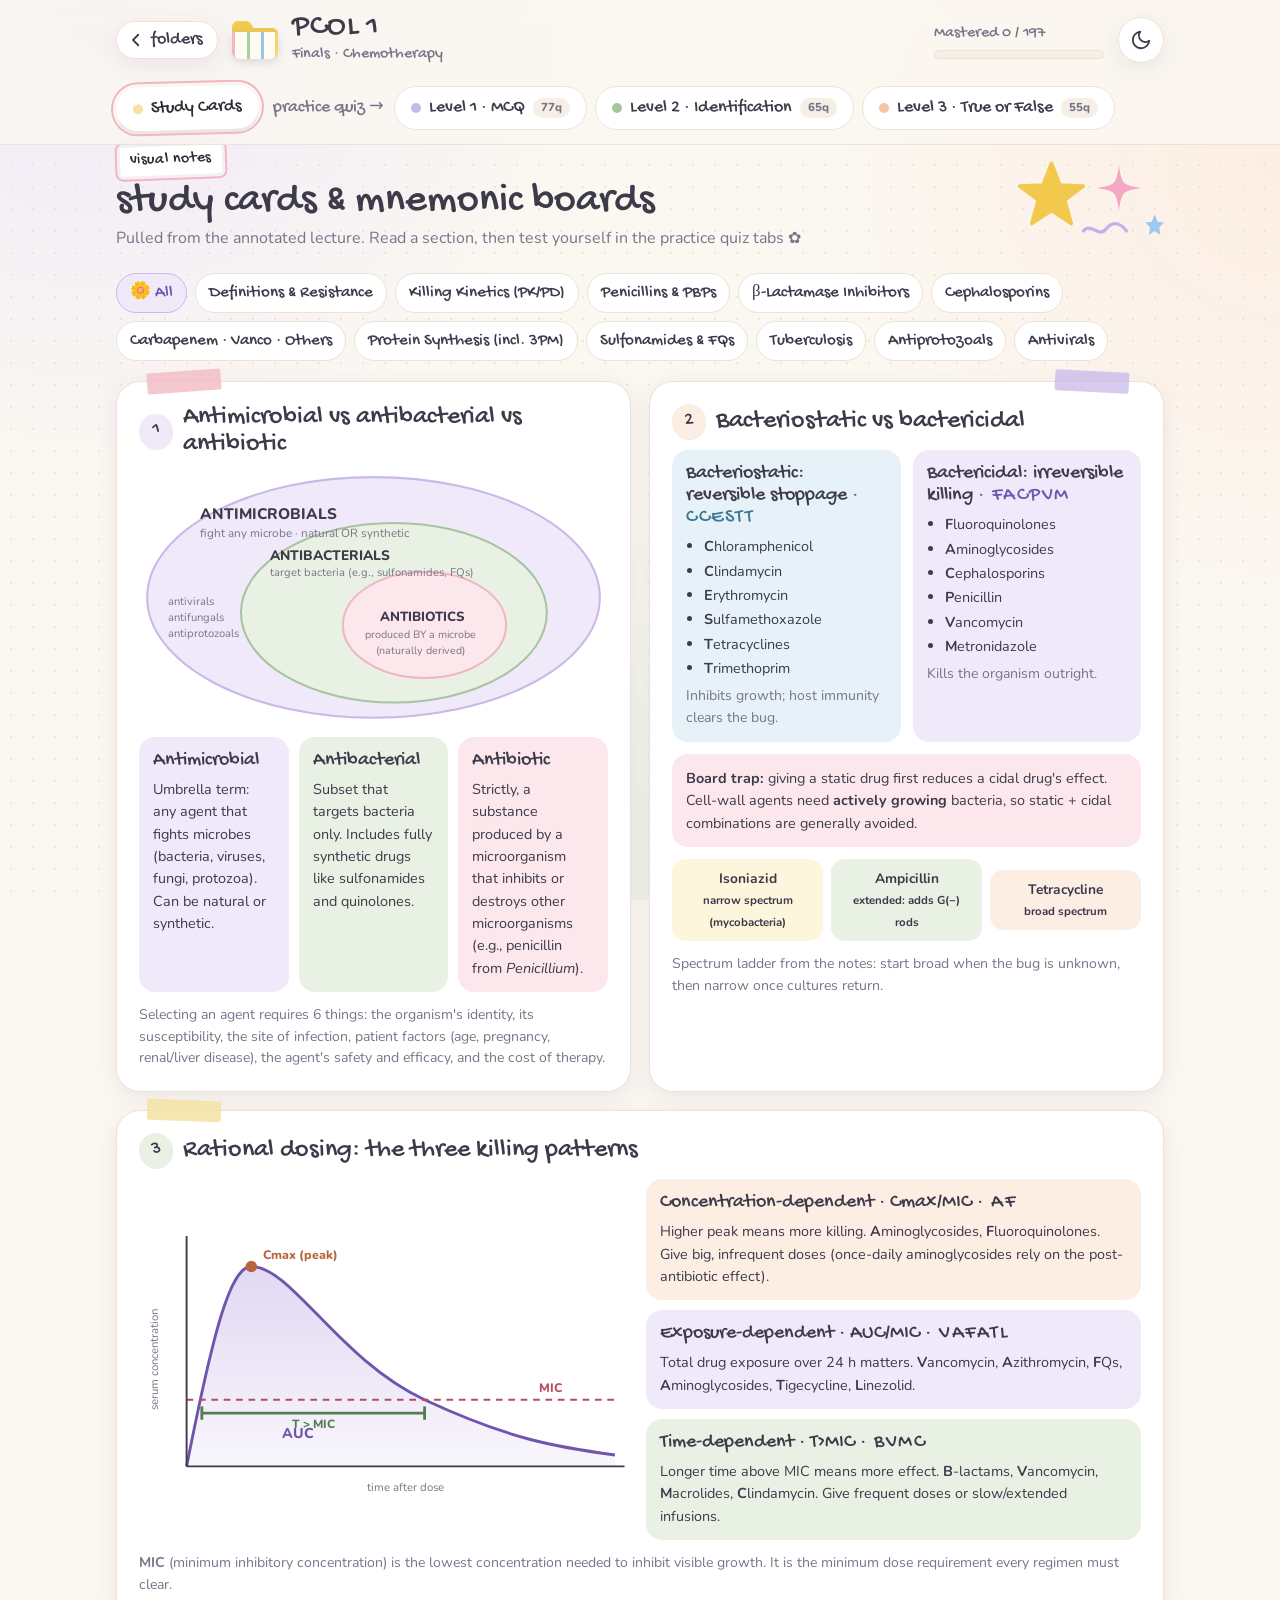
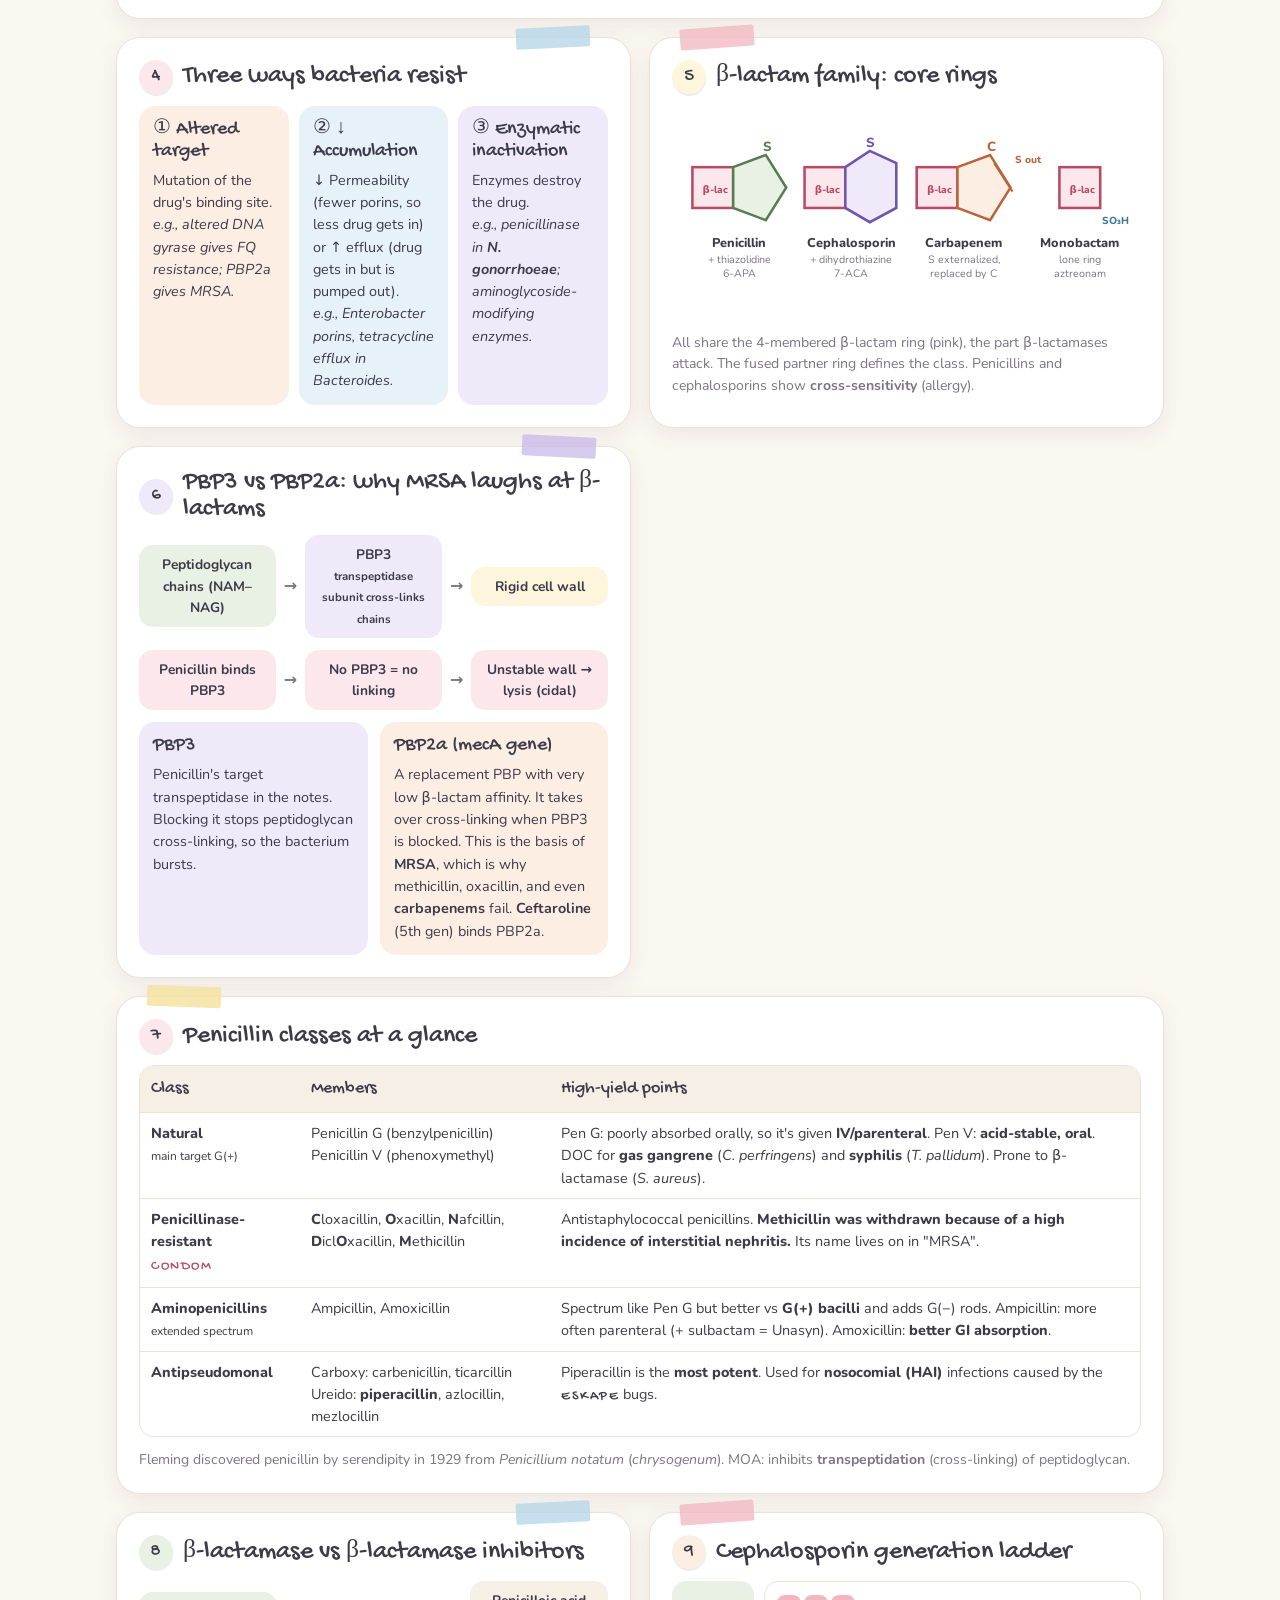
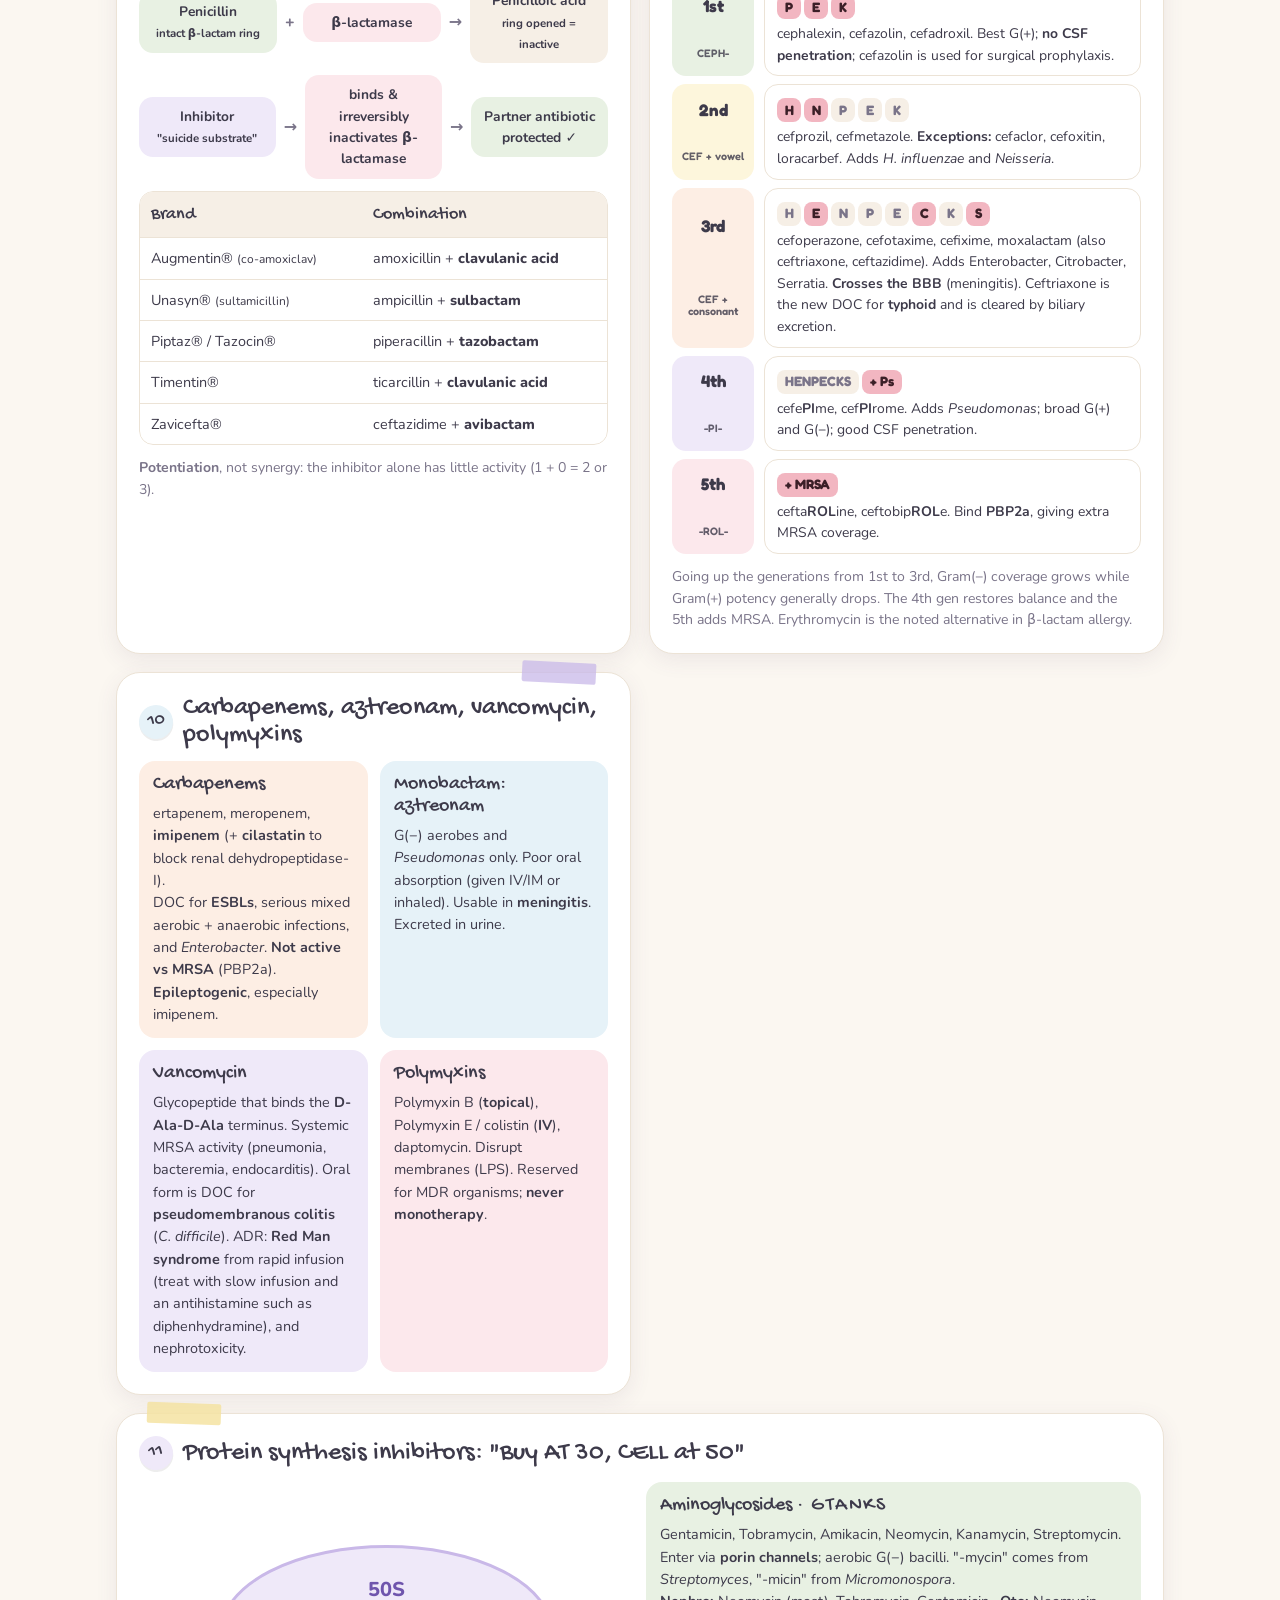
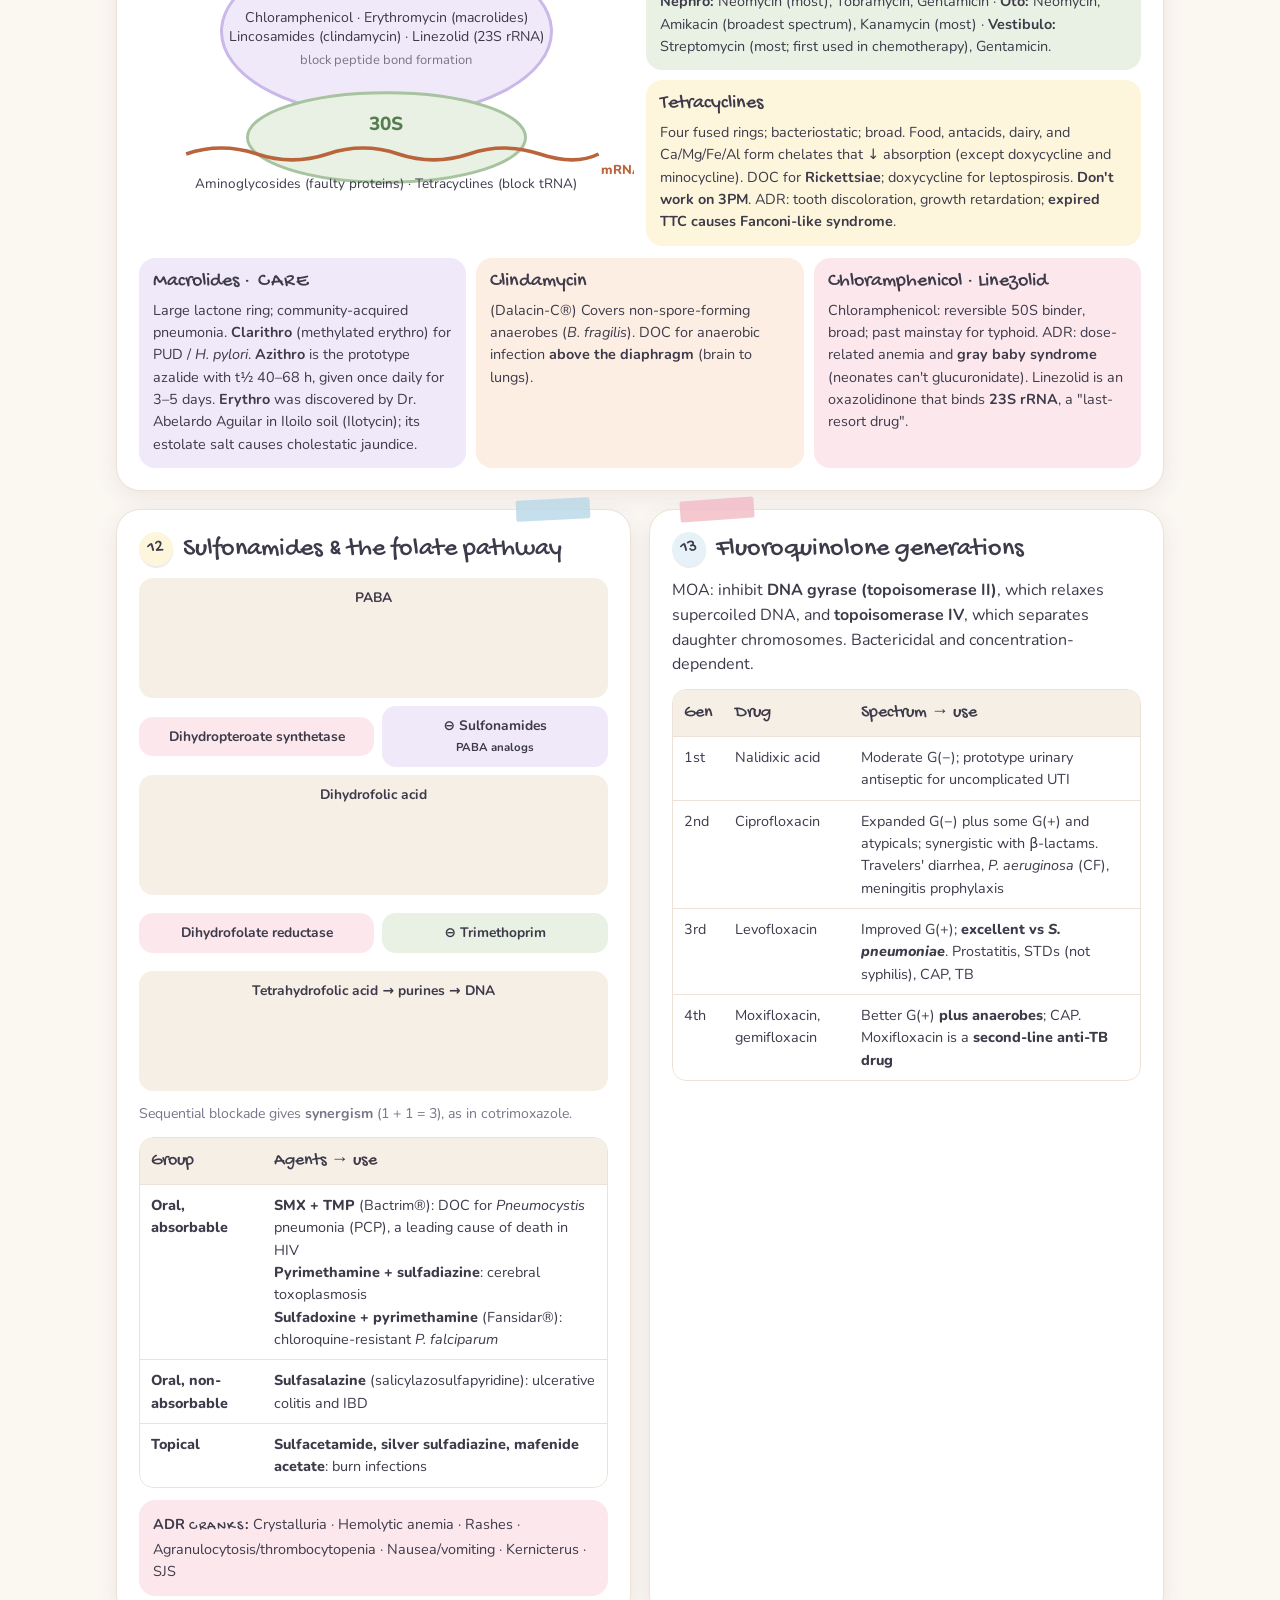
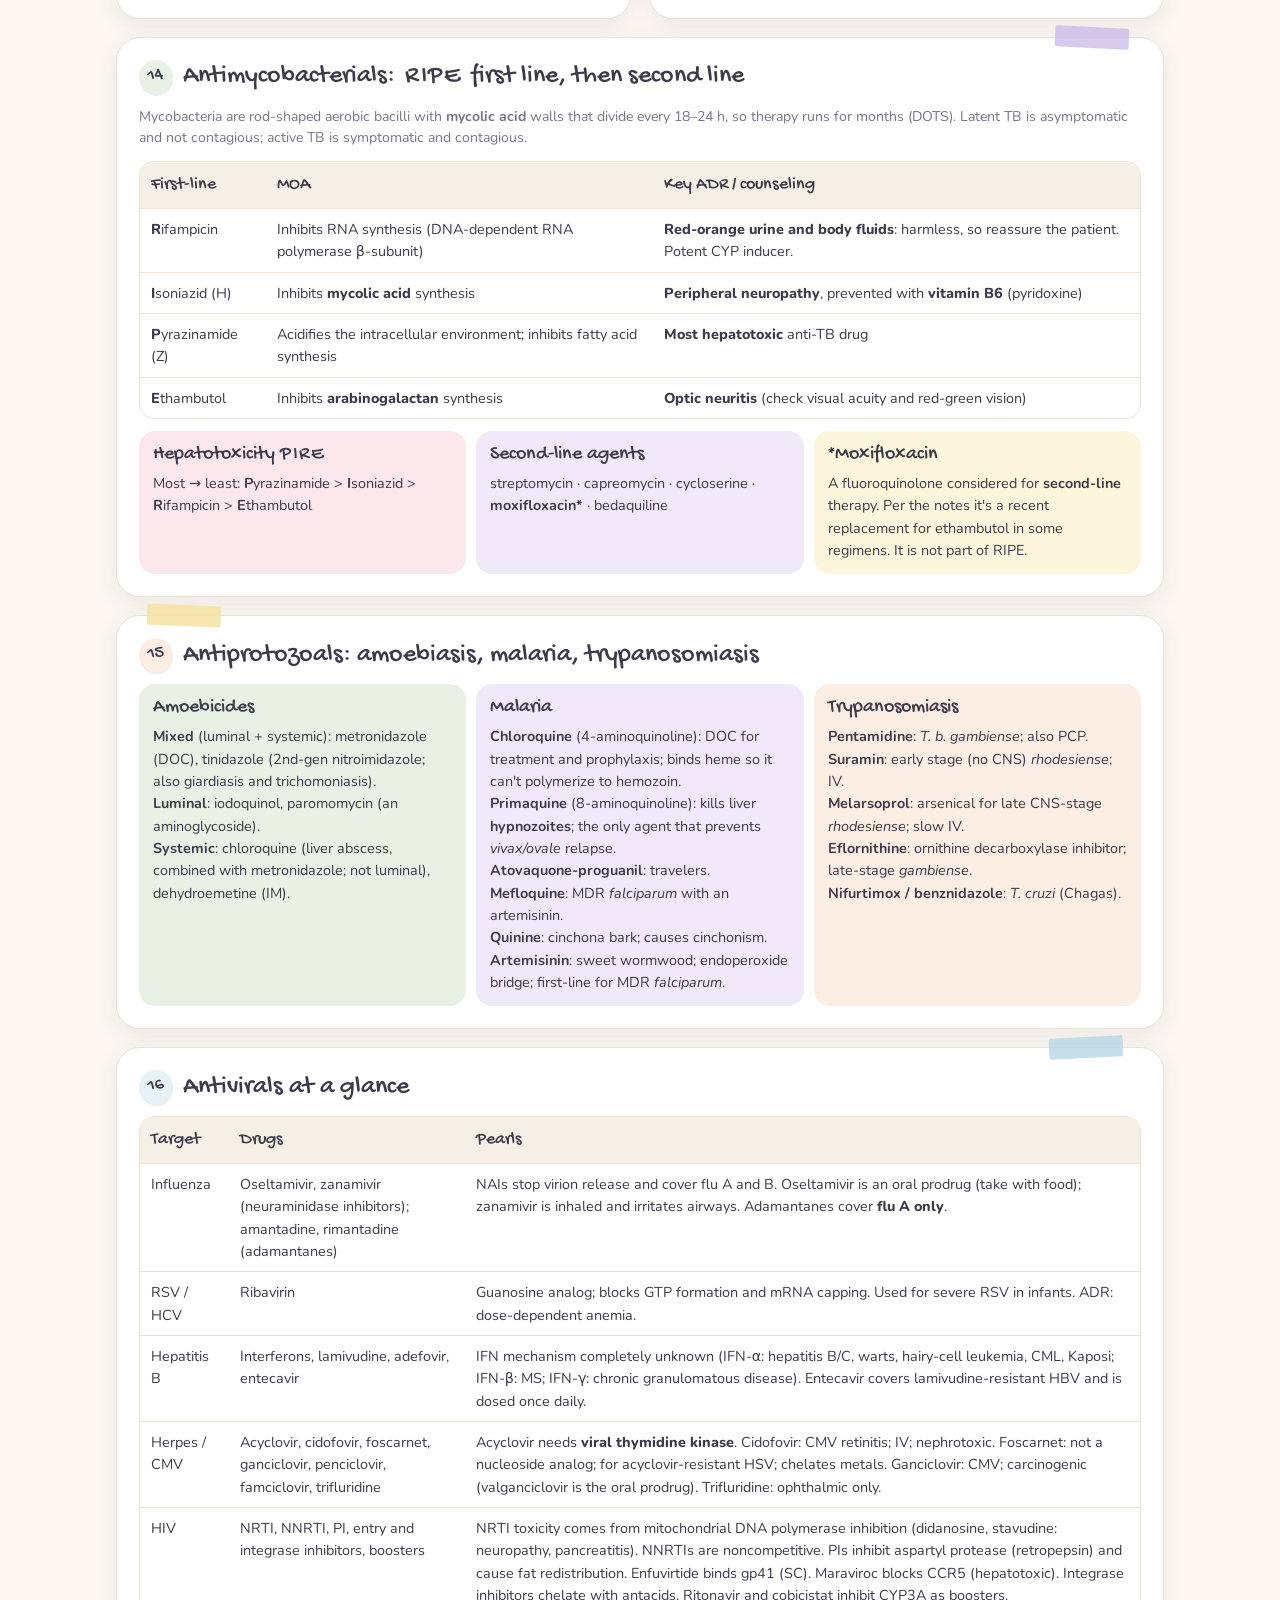
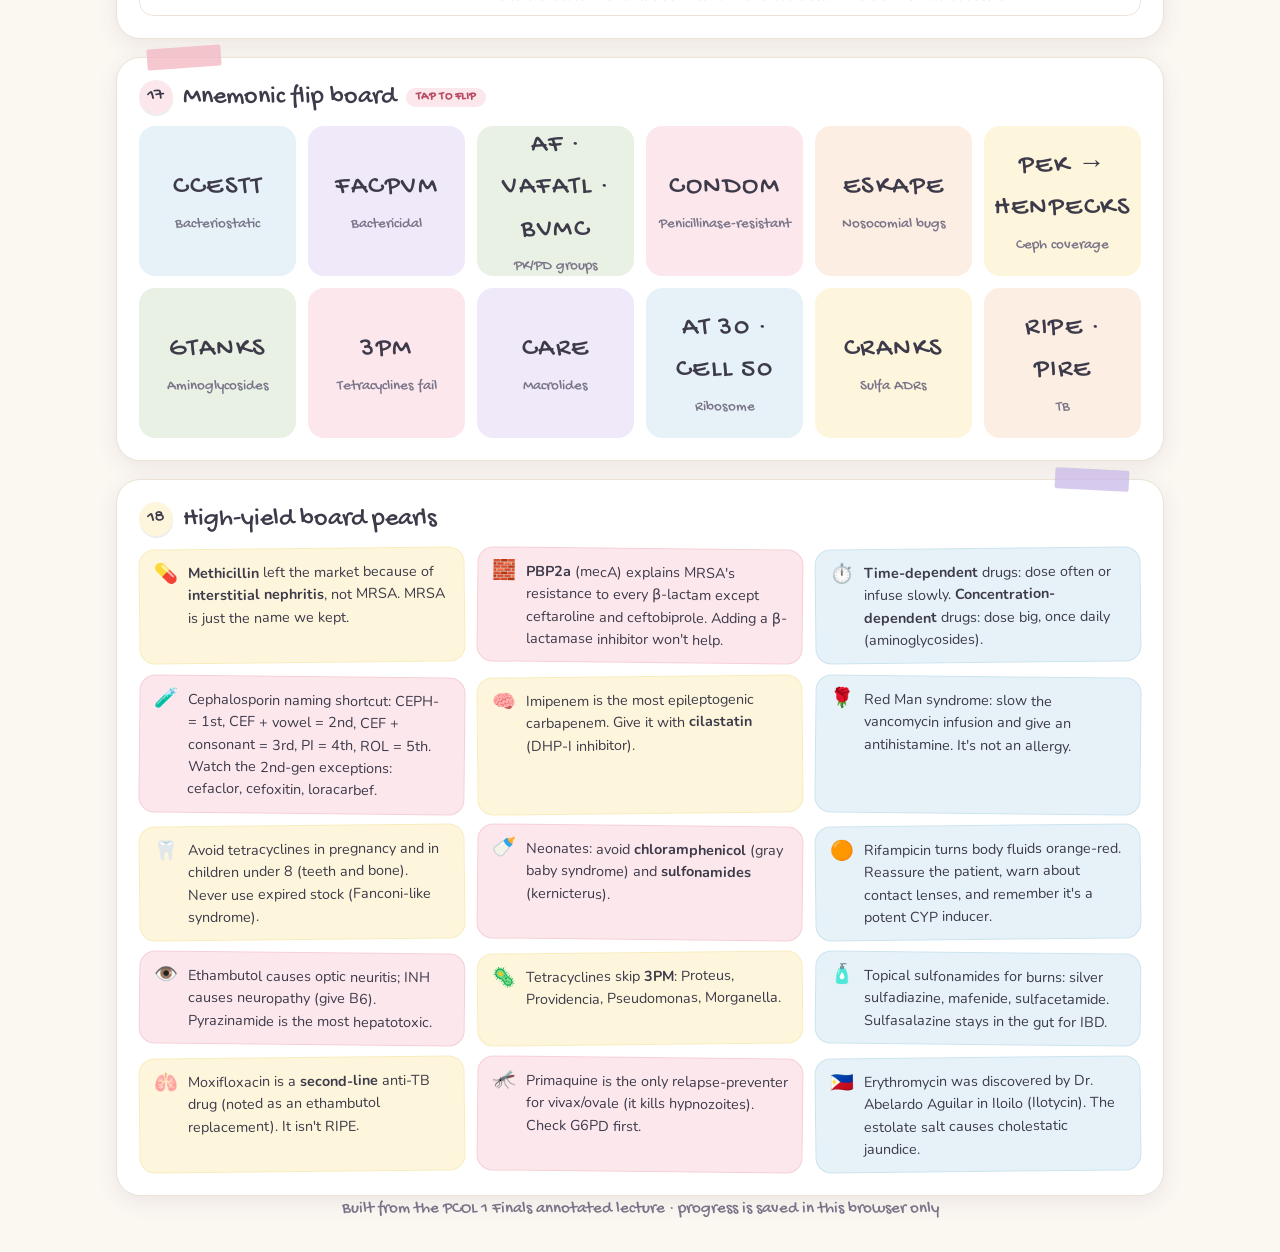
==== commit 0aebe2a0: "Redesign into folders: home page, PCOL 1 reviewer, new PCOL 2 MCQ reviewer - Add 'hi, hannah!' home " ====
--- a/for-hannah.html
+++ b/for-hannah.html
@@ -3,1153 +3,13 @@
 <head>
 <meta charset="utf-8">
 <meta name="viewport" content="width=device-width, initial-scale=1">
-<title>PCOL 2 Bloom Reviewer</title>
-<link rel="preconnect" href="https://fonts.googleapis.com">
-<link href="https://fonts.googleapis.com/css2?family=Fredoka:wght@500;600;700&family=Nunito:wght@400;600;700;800&display=swap" rel="stylesheet">
-<style>
-:root{
-  --bg:#fbf7f1; --surface:#ffffff; --surface-2:#f6efe6; --line:#ece3d6;
-  --ink:#3d3a4a; --muted:#7a7489;
-  --sage:#a8c3a0; --sage-d:#557d50; --sage-t:#e8f1e3;
-  --lav:#c9b8e8;  --lav-d:#6f55ad;  --lav-t:#efe9f9;
-  --peach:#f6c3a5;--peach-d:#b9643a;--peach-t:#fdeee4;
-  --rose:#f2b6c1; --rose-d:#b84a63; --rose-t:#fce8ec;
-  --butter:#f5e3a3;--butter-d:#8f7420;--butter-t:#fdf6dc;
-  --sky:#b8d8e8;  --sky-d:#3d7894;  --sky-t:#e6f2f8;
-  --ok-bg:#e3f1de; --ok-bd:#7fb176; --ok-ink:#3e6b37;
-  --no-bg:#fbe1e4; --no-bd:#d97a8a; --no-ink:#9c3448;
-  --shadow:0 6px 22px rgba(90,70,110,.09);
-  --shadow-lg:0 14px 40px rgba(90,70,110,.14);
-  --r:16px; --r-lg:24px;
-  --head:"Fredoka","Nunito",system-ui,sans-serif;
-  --body:"Nunito",system-ui,-apple-system,"Segoe UI",sans-serif;
-}
-:root[data-theme="dark"]{
-  --bg:#1d1a24; --surface:#282331; --surface-2:#312a3c; --line:#3d3549;
-  --ink:#f1ebf5; --muted:#b3a9c0;
-  --sage:#8fb287; --sage-d:#b7d9ae; --sage-t:#2c3a2e;
-  --lav:#a993d6;  --lav-d:#d3c4f5;  --lav-t:#352c48;
-  --peach:#e0a582;--peach-d:#f6c8ab;--peach-t:#40302a;
-  --rose:#dc93a2; --rose-d:#f5bac6; --rose-t:#422a33;
-  --butter:#d9c47b;--butter-d:#f0dea0;--butter-t:#3c3524;
-  --sky:#8fbdd4;  --sky-d:#bfe0f0;  --sky-t:#24343e;
-  --ok-bg:#28402a; --ok-bd:#6fa866; --ok-ink:#bfe6b6;
-  --no-bg:#4a2730; --no-bd:#d0778a; --no-ink:#f8c2cd;
-  --shadow:0 6px 22px rgba(0,0,0,.28);
-  --shadow-lg:0 14px 40px rgba(0,0,0,.4);
-}
-@media (prefers-color-scheme: dark){
-  :root:not([data-theme="light"]){
-    --bg:#1d1a24; --surface:#282331; --surface-2:#312a3c; --line:#3d3549;
-    --ink:#f1ebf5; --muted:#b3a9c0;
-    --sage:#8fb287; --sage-d:#b7d9ae; --sage-t:#2c3a2e;
-    --lav:#a993d6;  --lav-d:#d3c4f5;  --lav-t:#352c48;
-    --peach:#e0a582;--peach-d:#f6c8ab;--peach-t:#40302a;
-    --rose:#dc93a2; --rose-d:#f5bac6; --rose-t:#422a33;
-    --butter:#d9c47b;--butter-d:#f0dea0;--butter-t:#3c3524;
-    --sky:#8fbdd4;  --sky-d:#bfe0f0;  --sky-t:#24343e;
-    --ok-bg:#28402a; --ok-bd:#6fa866; --ok-ink:#bfe6b6;
-    --no-bg:#4a2730; --no-bd:#d0778a; --no-ink:#f8c2cd;
-    --shadow:0 6px 22px rgba(0,0,0,.28);
-    --shadow-lg:0 14px 40px rgba(0,0,0,.4);
-  }
-}
-*{box-sizing:border-box}
-html{scroll-behavior:smooth}
-body{margin:0;background:var(--bg);color:var(--ink);font-family:var(--body);font-size:16px;line-height:1.55;
-  background-image:radial-gradient(circle at 8% 0%,var(--lav-t) 0,transparent 32%),radial-gradient(circle at 100% 18%,var(--peach-t) 0,transparent 30%),radial-gradient(circle at 40% 100%,var(--sage-t) 0,transparent 35%);
-  background-attachment:fixed;transition:background-color .3s,color .3s;min-height:100vh}
-h1,h2,h3,h4{font-family:var(--head);font-weight:600;line-height:1.2;margin:0}
-button,input,select{font:inherit;color:inherit}
-button{cursor:pointer}
-:focus-visible{outline:3px solid var(--lav);outline-offset:2px;border-radius:10px}
-.wrap{max-width:1080px;margin:0 auto;padding:0 16px}
-
-/* Header */
-header{position:sticky;top:0;z-index:20;backdrop-filter:blur(12px);-webkit-backdrop-filter:blur(12px);
-  background:color-mix(in srgb,var(--bg) 82%,transparent);border-bottom:1px solid var(--line)}
-.top{display:flex;align-items:center;gap:14px;padding:12px 0}
-.logo{width:44px;height:44px;border-radius:14px;display:grid;place-items:center;background:linear-gradient(135deg,var(--rose),var(--lav));box-shadow:var(--shadow);flex:none}
-.logo svg{width:28px;height:28px}
-.brand h1{font-size:1.3rem;letter-spacing:.2px}
-.brand p{margin:0;font-size:.82rem;color:var(--muted)}
-.spacer{flex:1}
-.mastery{display:flex;flex-direction:column;gap:4px;min-width:170px}
-.mastery small{font-size:.75rem;color:var(--muted);font-weight:700}
-.bar{height:9px;border-radius:99px;background:var(--surface-2);overflow:hidden;border:1px solid var(--line)}
-.bar>i{display:block;height:100%;width:0;border-radius:99px;background:linear-gradient(90deg,var(--sage),var(--lav),var(--rose));transition:width .5s cubic-bezier(.3,1.4,.5,1)}
-.theme-btn{width:46px;height:46px;border-radius:50%;border:1px solid var(--line);background:var(--surface);box-shadow:var(--shadow);display:grid;place-items:center;transition:transform .25s}
-.theme-btn:hover{transform:rotate(-15deg) scale(1.06)}
-.theme-btn svg{width:22px;height:22px}
-.sun{display:none}
-:root[data-theme="dark"] .sun{display:block} :root[data-theme="dark"] .moon{display:none}
-@media (prefers-color-scheme: dark){:root:not([data-theme="light"]) .sun{display:block} :root:not([data-theme="light"]) .moon{display:none}}
-
-nav.tabs{display:flex;gap:8px;padding:0 0 12px;overflow-x:auto;scrollbar-width:none}
-nav.tabs::-webkit-scrollbar{display:none}
-.tab{flex:none;display:flex;align-items:center;gap:8px;padding:9px 16px;border-radius:99px;border:1px solid var(--line);background:var(--surface);font-weight:700;font-size:.92rem;transition:all .2s}
-.tab:hover{transform:translateY(-1px);box-shadow:var(--shadow)}
-.tab .dot{width:10px;height:10px;border-radius:50%}
-.tab .badge{font-size:.72rem;padding:1px 8px;border-radius:99px;background:var(--surface-2);color:var(--muted)}
-.tab[aria-selected="true"]{background:var(--ink);color:var(--bg);border-color:var(--ink)}
-.tab[aria-selected="true"] .badge{background:color-mix(in srgb,var(--bg) 22%,transparent);color:var(--bg)}
-
-main{padding:26px 0 60px}
-.panel{display:none;animation:rise .35s ease}
-.panel.on{display:block}
-@keyframes rise{from{opacity:0;transform:translateY(8px)}to{opacity:1;transform:none}}
-
-/* Generic cards */
-.card{background:var(--surface);border:1px solid var(--line);border-radius:var(--r-lg);padding:22px;box-shadow:var(--shadow)}
-.intro{display:flex;gap:18px;align-items:center;flex-wrap:wrap;margin-bottom:22px}
-.intro h2{font-size:1.6rem}
-.intro p{margin:4px 0 0;color:var(--muted)}
-.pill{display:inline-flex;align-items:center;gap:6px;font-size:.75rem;font-weight:800;padding:3px 10px;border-radius:99px;letter-spacing:.3px;text-transform:uppercase}
-.p-sage{background:var(--sage-t);color:var(--sage-d)} .p-lav{background:var(--lav-t);color:var(--lav-d)}
-.p-peach{background:var(--peach-t);color:var(--peach-d)} .p-rose{background:var(--rose-t);color:var(--rose-d)}
-.p-butter{background:var(--butter-t);color:var(--butter-d)} .p-sky{background:var(--sky-t);color:var(--sky-d)}
-
-/* Study section */
-.chips{display:flex;gap:8px;flex-wrap:wrap;margin:0 0 20px}
-.chip{padding:6px 13px;border-radius:99px;border:1px solid var(--line);background:var(--surface);font-weight:700;font-size:.85rem;transition:all .2s}
-.chip:hover{background:var(--surface-2)}
-.chip.on{background:var(--lav-t);border-color:var(--lav);color:var(--lav-d)}
-.grid{display:grid;grid-template-columns:repeat(auto-fill,minmax(min(100%,470px),1fr));gap:18px}
-.study{display:flex;flex-direction:column;gap:12px}
-.study.wide{grid-column:1/-1}
-.study h3{font-size:1.18rem;display:flex;align-items:center;gap:10px}
-.study h3 .num{width:30px;height:30px;border-radius:10px;display:grid;place-items:center;font-size:.9rem;flex:none}
-.study p{margin:0}
-.study .note{font-size:.88rem;color:var(--muted)}
-.hidden{display:none!important}
-svg text{font-family:var(--body)}
-.s-ink{fill:var(--ink)} .s-muted{fill:var(--muted)}
-.s-line{stroke:var(--ink);fill:none}
-.diagram{width:100%;height:auto;display:block}
-.tbl{width:100%;border-collapse:separate;border-spacing:0;font-size:.9rem;border:1px solid var(--line);border-radius:14px;overflow:hidden}
-.tbl th,.tbl td{padding:9px 11px;text-align:left;vertical-align:top;border-bottom:1px solid var(--line)}
-.tbl tr:last-child td{border-bottom:0}
-.tbl th{background:var(--surface-2);font-family:var(--head);font-weight:600;font-size:.92rem}
-.tbl td b{font-weight:800}
-.tbl-wrap{overflow-x:auto;border-radius:14px}
-.two{display:grid;grid-template-columns:1fr 1fr;gap:12px}
-.three{display:grid;grid-template-columns:repeat(3,1fr);gap:10px}
-@media(max-width:620px){.two,.three{grid-template-columns:1fr}}
-.box{border-radius:var(--r);padding:13px 14px;font-size:.9rem}
-.box h4{font-size:1rem;margin-bottom:6px}
-.box ul{margin:0;padding-left:18px}
-.box li{margin:2px 0}
-.bg-sage{background:var(--sage-t)} .bg-lav{background:var(--lav-t)} .bg-peach{background:var(--peach-t)}
-.bg-rose{background:var(--rose-t)} .bg-butter{background:var(--butter-t)} .bg-sky{background:var(--sky-t)}
-.mn{font-family:var(--head);font-weight:700;letter-spacing:1px}
-.flow{display:flex;align-items:center;gap:8px;flex-wrap:wrap}
-.flow .step{padding:9px 12px;border-radius:14px;font-size:.86rem;font-weight:700;text-align:center;flex:1 1 120px}
-.flow .arr{font-weight:800;color:var(--muted);flex:none}
-.ladder{display:flex;flex-direction:column;gap:8px}
-.rung{display:grid;grid-template-columns:82px 1fr;gap:10px;align-items:stretch}
-.rung .gen{border-radius:14px;display:grid;place-items:center;font-family:var(--head);font-weight:700;font-size:1.05rem;text-align:center;line-height:1.1}
-.rung .gen small{display:block;font-size:.68rem;font-weight:600;opacity:.8}
-.rung .body{border-radius:14px;padding:9px 12px;font-size:.87rem;border:1px solid var(--line);background:var(--surface)}
-.cov{display:flex;gap:3px;flex-wrap:wrap;margin:4px 0}
-.cov span{font-family:var(--head);font-weight:700;font-size:.85rem;width:24px;height:24px;border-radius:8px;display:grid;place-items:center}
-.cov .new{background:var(--rose);color:#3b1f27}
-.cov .old{background:var(--surface-2);color:var(--muted)}
-.cov .wide{width:auto;padding:0 8px}
-
-/* Flip mnemonic cards */
-.flips{display:grid;grid-template-columns:repeat(auto-fill,minmax(150px,1fr));gap:12px}
-.flip{perspective:900px;height:150px;border:0;background:none;padding:0;text-align:left}
-.flip .in{position:relative;width:100%;height:100%;transition:transform .55s cubic-bezier(.4,1.5,.5,1);transform-style:preserve-3d}
-.flip.on .in{transform:rotateY(180deg)}
-.flip .f,.flip .b{position:absolute;inset:0;backface-visibility:hidden;-webkit-backface-visibility:hidden;border-radius:var(--r);padding:12px;display:flex;flex-direction:column;justify-content:center}
-.flip .f{align-items:center;text-align:center}
-.flip .f .mn{font-size:1.45rem}
-.flip .f small{font-size:.75rem;color:var(--muted);margin-top:4px;font-weight:700}
-.flip .b{transform:rotateY(180deg);font-size:.78rem;line-height:1.35;background:var(--surface);border:1px solid var(--line);overflow:auto}
-.flip .b b{font-weight:800}
-
-.pearls{display:grid;grid-template-columns:repeat(auto-fill,minmax(min(100%,300px),1fr));gap:12px}
-.pearl{display:flex;gap:10px;align-items:flex-start;padding:12px 14px;border-radius:var(--r);background:var(--surface-2);font-size:.9rem}
-.pearl .ic{font-size:1.2rem;line-height:1.2;flex:none}
-
-/* Quiz */
-.qtop{display:flex;align-items:center;gap:12px;flex-wrap:wrap;margin-bottom:14px}
-.qtop .stats{display:flex;gap:8px;flex-wrap:wrap}
-.stat{padding:6px 12px;border-radius:99px;background:var(--surface);border:1px solid var(--line);font-size:.84rem;font-weight:700}
-.stat b{font-family:var(--head)}
-.sel{padding:8px 34px 8px 14px;border-radius:99px;border:1px solid var(--line);background:var(--surface);font-weight:700;font-size:.88rem;appearance:none;-webkit-appearance:none;
-  background-image:linear-gradient(45deg,transparent 50%,var(--muted) 50%),linear-gradient(135deg,var(--muted) 50%,transparent 50%);background-position:calc(100% - 17px) 55%,calc(100% - 12px) 55%;background-size:5px 5px;background-repeat:no-repeat}
-.qprog{margin-bottom:18px}
-.qprog .bar{height:12px}
-.qprog .lbl{display:flex;justify-content:space-between;font-size:.8rem;color:var(--muted);font-weight:700;margin-bottom:5px}
-.qcard{position:relative;overflow:hidden}
-.qcard::before{content:"";position:absolute;inset:0 0 auto 0;height:6px;background:var(--accent,var(--lav))}
-.qmeta{display:flex;gap:8px;align-items:center;margin-bottom:10px;flex-wrap:wrap}
-.qnum{font-family:var(--head);font-weight:600;color:var(--muted);font-size:.9rem}
-.qtext{font-size:1.14rem;font-weight:700;margin:0 0 18px;line-height:1.45}
-.opts{display:grid;gap:10px}
-.opt{display:flex;gap:12px;align-items:center;text-align:left;padding:13px 15px;border-radius:var(--r);border:2px solid var(--line);background:var(--surface);font-weight:600;transition:transform .15s,border-color .2s,background .2s}
-.opt:hover:not([disabled]){border-color:var(--lav);transform:translateX(3px);background:var(--lav-t)}
-.opt .k{width:30px;height:30px;border-radius:10px;display:grid;place-items:center;font-family:var(--head);font-weight:700;background:var(--surface-2);flex:none;transition:all .2s}
-.opt[disabled]{cursor:default}
-.opt.ok{border-color:var(--ok-bd);background:var(--ok-bg);color:var(--ok-ink)}
-.opt.ok .k{background:var(--ok-bd);color:#fff}
-.opt.no{border-color:var(--no-bd);background:var(--no-bg);color:var(--no-ink);animation:shake .4s}
-.opt.no .k{background:var(--no-bd);color:#fff}
-.opt.dim{opacity:.55}
-@keyframes shake{0%,100%{transform:none}20%{transform:translateX(-6px)}40%{transform:translateX(5px)}60%{transform:translateX(-3px)}80%{transform:translateX(2px)}}
-@keyframes pop{0%{transform:scale(.96)}50%{transform:scale(1.03)}100%{transform:scale(1)}}
-.opt.ok{animation:pop .35s}
-.tf{display:grid;grid-template-columns:1fr 1fr;gap:12px}
-.tf .opt{justify-content:center;font-size:1.1rem;padding:18px;font-family:var(--head)}
-.idrow{display:flex;gap:10px;flex-wrap:wrap}
-.idrow input{flex:1 1 240px;padding:13px 16px;border-radius:var(--r);border:2px solid var(--line);background:var(--surface);font-weight:700;font-size:1.02rem;transition:border-color .2s}
-.idrow input:focus{outline:none;border-color:var(--lav)}
-.idrow input.ok{border-color:var(--ok-bd);background:var(--ok-bg);color:var(--ok-ink)}
-.idrow input.no{border-color:var(--no-bd);background:var(--no-bg);color:var(--no-ink);animation:shake .4s}
-.btn{padding:12px 20px;border-radius:99px;border:0;font-weight:800;background:var(--ink);color:var(--bg);transition:transform .15s,box-shadow .2s;display:inline-flex;align-items:center;gap:8px}
-.btn:hover{transform:translateY(-2px);box-shadow:var(--shadow-lg)}
-.btn:disabled{opacity:.45;cursor:not-allowed;transform:none;box-shadow:none}
-.btn.soft{background:var(--surface-2);color:var(--ink);border:1px solid var(--line)}
-.btn.rose{background:var(--rose);color:#3b1f27}
-.btn.sage{background:var(--sage);color:#1f3320}
-.btn.ghost{background:transparent;color:var(--muted);padding:8px 12px;font-size:.85rem}
-.fb{margin-top:16px;border-radius:var(--r);padding:15px 16px;animation:rise .3s ease}
-.fb.ok{background:var(--ok-bg);border:1px solid var(--ok-bd)}
-.fb.no{background:var(--no-bg);border:1px solid var(--no-bd)}
-.fb .h{font-family:var(--head);font-weight:700;font-size:1.05rem;margin-bottom:4px;display:flex;align-items:center;gap:8px}
-.fb.ok .h{color:var(--ok-ink)} .fb.no .h{color:var(--no-ink)}
-.fb p{margin:4px 0 0;font-size:.95rem}
-.fb .ans{font-weight:800}
-.qnav{display:flex;justify-content:space-between;align-items:center;gap:10px;margin-top:16px;flex-wrap:wrap}
-.hint{font-size:.78rem;color:var(--muted)}
-kbd{font-family:var(--body);font-size:.72rem;padding:1px 6px;border-radius:6px;border:1px solid var(--line);background:var(--surface-2)}
-
-/* Summary */
-.sum{display:grid;grid-template-columns:auto 1fr;gap:24px;align-items:center}
-@media(max-width:620px){.sum{grid-template-columns:1fr;justify-items:center;text-align:center}}
-.ring{width:150px;height:150px;position:relative}
-.ring svg{width:100%;height:100%;transform:rotate(-90deg)}
-.ring .v{position:absolute;inset:0;display:grid;place-items:center;text-align:center}
-.ring .v b{font-family:var(--head);font-size:2.1rem;display:block;line-height:1}
-.ring .v small{color:var(--muted);font-weight:700;font-size:.8rem}
-.sum h2{font-size:1.6rem;margin-bottom:6px}
-.sum .acts{display:flex;gap:10px;flex-wrap:wrap;margin-top:14px}
-@media(max-width:620px){.sum .acts{justify-content:center}}
-.missed{margin-top:22px;display:grid;gap:10px}
-.miss{padding:12px 14px;border-radius:var(--r);background:var(--surface-2);font-size:.9rem;border-left:5px solid var(--no-bd)}
-.miss b{font-weight:800}
-.miss .a{color:var(--ok-ink);font-weight:800}
-.confetti{position:fixed;inset:0;pointer-events:none;z-index:50;overflow:hidden}
-.confetti i{position:absolute;top:-20px;width:10px;height:14px;border-radius:3px;animation:fall linear forwards}
-@keyframes fall{to{transform:translateY(110vh) rotate(720deg);opacity:.2}}
-footer{text-align:center;color:var(--muted);font-size:.8rem;padding:0 16px 30px}
-@media(max-width:620px){
-  .mastery{display:none}
-  .brand p{display:none}
-  .qtext{font-size:1.04rem}
-  .card{padding:17px}
-}
-@media (prefers-reduced-motion: reduce){*{animation:none!important;transition:none!important}}
-</style>
+<title>Moved · Hi, Hannah!</title>
+<!-- The reviewer moved into folders. Old links land on the PCOL 1 folder. -->
+<meta http-equiv="refresh" content="0; url=reviewer.html?s=pcol1">
+<script>location.replace('reviewer.html?s=pcol1');</script>
+<style>body{font-family:system-ui,sans-serif;background:#fbf7f1;color:#3d3a4a;display:grid;place-items:center;min-height:100vh;margin:0}a{color:#b84a63}</style>
 </head>
 <body>
-<header>
-  <div class="wrap">
-    <div class="top">
-      <div class="logo" aria-hidden="true">
-        <svg viewBox="0 0 32 32"><g transform="rotate(-40 16 16)"><rect x="5" y="11" width="22" height="10" rx="5" fill="#fff"/><path d="M16 11h6a5 5 0 0 1 0 10h-6z" fill="#fde2ea"/><line x1="16" y1="11" x2="16" y2="21" stroke="#c25a72" stroke-width="1.4"/></g></svg>
-      </div>
-      <div class="brand">
-        <h1>PCOL 2 Bloom Reviewer</h1>
-        <p>Chemotherapy finals · antimicrobials, antiprotozoals &amp; antivirals</p>
-      </div>
-      <div class="spacer"></div>
-      <div class="mastery" title="Questions you have answered correctly at least once">
-        <small id="masteryLbl">Mastered 0 / 0</small>
-        <div class="bar"><i id="masteryBar"></i></div>
-      </div>
-      <button class="theme-btn" id="themeBtn" aria-label="Toggle dark mode">
-        <svg class="moon" viewBox="0 0 24 24" fill="none" stroke="currentColor" stroke-width="2" stroke-linecap="round" stroke-linejoin="round"><path d="M21 12.8A9 9 0 1 1 11.2 3a7 7 0 0 0 9.8 9.8z"/></svg>
-        <svg class="sun" viewBox="0 0 24 24" fill="none" stroke="currentColor" stroke-width="2" stroke-linecap="round"><circle cx="12" cy="12" r="4.5"/><path d="M12 2v2M12 20v2M4.9 4.9l1.4 1.4M17.7 17.7l1.4 1.4M2 12h2M20 12h2M4.9 19.1l1.4-1.4M17.7 6.3l1.4-1.4"/></svg>
-      </button>
-    </div>
-    <nav class="tabs" role="tablist">
-      <button class="tab" role="tab" data-tab="study" aria-selected="true"><span class="dot" style="background:var(--butter)"></span>Study Cards</button>
-      <button class="tab" role="tab" data-tab="mcq" aria-selected="false"><span class="dot" style="background:var(--lav)"></span>Level 1 · MCQ <span class="badge" id="b-mcq">–</span></button>
-      <button class="tab" role="tab" data-tab="id" aria-selected="false"><span class="dot" style="background:var(--sage)"></span>Level 2 · Identification <span class="badge" id="b-id">–</span></button>
-      <button class="tab" role="tab" data-tab="tf" aria-selected="false"><span class="dot" style="background:var(--peach)"></span>Level 3 · True or False <span class="badge" id="b-tf">–</span></button>
-    </nav>
-  </div>
-</header>
-
-<main class="wrap">
-
-<!-- ============ STUDY ============ -->
-<section class="panel on" id="p-study">
-  <div class="intro">
-    <div>
-      <span class="pill p-butter">Visual notes</span>
-      <h2 style="margin-top:6px">Study cards &amp; mnemonic boards</h2>
-      <p>Pulled from your annotated lecture. Read a section, then test yourself in the level tabs.</p>
-    </div>
-  </div>
-  <div class="chips" id="studyChips"></div>
-
-  <div class="grid" id="studyGrid">
-
-    <!-- 1 Definitions -->
-    <article class="card study" data-topic="basics">
-      <h3><span class="num bg-lav">1</span>Antimicrobial vs antibacterial vs antibiotic</h3>
-      <svg class="diagram" viewBox="0 0 460 250" role="img" aria-label="Nested sets: antimicrobials contain antibacterials, which contain antibiotics">
-        <ellipse cx="230" cy="125" rx="222" ry="118" fill="var(--lav-t)" stroke="var(--lav)" stroke-width="2"/>
-        <ellipse cx="250" cy="140" rx="150" ry="88" fill="var(--sage-t)" stroke="var(--sage)" stroke-width="2"/>
-        <ellipse cx="280" cy="152" rx="80" ry="52" fill="var(--rose-t)" stroke="var(--rose)" stroke-width="2"/>
-        <text x="60" y="48" class="s-ink" font-weight="800" font-size="15">ANTIMICROBIALS</text>
-        <text x="60" y="66" class="s-muted" font-size="11.5">fight any microbe · natural OR synthetic</text>
-        <text x="28" y="132" class="s-muted" font-size="11">antivirals</text>
-        <text x="28" y="148" class="s-muted" font-size="11">antifungals</text>
-        <text x="28" y="164" class="s-muted" font-size="11">antiprotozoals</text>
-        <text x="128" y="88" class="s-ink" font-weight="800" font-size="13.5">ANTIBACTERIALS</text>
-        <text x="128" y="104" class="s-muted" font-size="11">target bacteria (e.g., sulfonamides, FQs)</text>
-        <text x="236" y="148" class="s-ink" font-weight="800" font-size="13">ANTIBIOTICS</text>
-        <text x="222" y="165" class="s-muted" font-size="10.5">produced BY a microbe</text>
-        <text x="232" y="180" class="s-muted" font-size="10.5">(naturally derived)</text>
-      </svg>
-      <div class="three">
-        <div class="box bg-lav"><h4>Antimicrobial</h4>Umbrella term: any agent that fights microbes (bacteria, viruses, fungi, protozoa). Can be natural or synthetic.</div>
-        <div class="box bg-sage"><h4>Antibacterial</h4>Subset that targets bacteria only. Includes fully synthetic drugs like sulfonamides and quinolones.</div>
-        <div class="box bg-rose"><h4>Antibiotic</h4>Strictly, a substance produced by a microorganism that inhibits or destroys other microorganisms (e.g., penicillin from <i>Penicillium</i>).</div>
-      </div>
-      <p class="note">Selecting an agent requires 6 things: the organism's identity, its susceptibility, the site of infection, patient factors (age, pregnancy, renal/liver disease), the agent's safety and efficacy, and the cost of therapy.</p>
-    </article>
-
-    <!-- 2 Static vs cidal -->
-    <article class="card study" data-topic="basics">
-      <h3><span class="num bg-peach">2</span>Bacteriostatic vs bactericidal</h3>
-      <div class="two">
-        <div class="box bg-sky">
-          <h4>Bacteriostatic: reversible stoppage <span class="mn" style="color:var(--sky-d)">· CCESTT</span></h4>
-          <ul><li><b>C</b>hloramphenicol</li><li><b>C</b>lindamycin</li><li><b>E</b>rythromycin</li><li><b>S</b>ulfamethoxazole</li><li><b>T</b>etracyclines</li><li><b>T</b>rimethoprim</li></ul>
-          <p class="note" style="margin-top:6px">Inhibits growth; host immunity clears the bug.</p>
-        </div>
-        <div class="box bg-lav">
-          <h4>Bactericidal: irreversible killing <span class="mn" style="color:var(--lav-d)">· FACPVM</span></h4>
-          <ul><li><b>F</b>luoroquinolones</li><li><b>A</b>minoglycosides</li><li><b>C</b>ephalosporins</li><li><b>P</b>enicillin</li><li><b>V</b>ancomycin</li><li><b>M</b>etronidazole</li></ul>
-          <p class="note" style="margin-top:6px">Kills the organism outright.</p>
-        </div>
-      </div>
-      <div class="box bg-rose"><b>Board trap:</b> giving a static drug first reduces a cidal drug's effect. Cell-wall agents need <b>actively growing</b> bacteria, so static + cidal combinations are generally avoided.</div>
-      <div class="flow">
-        <div class="step bg-butter">Isoniazid<br><small>narrow spectrum (mycobacteria)</small></div>
-        <div class="step bg-sage">Ampicillin<br><small>extended: adds G(−) rods</small></div>
-        <div class="step bg-peach">Tetracycline<br><small>broad spectrum</small></div>
-      </div>
-      <p class="note">Spectrum ladder from the notes: start broad when the bug is unknown, then narrow once cultures return.</p>
-    </article>
-
-    <!-- 3 PK/PD -->
-    <article class="card study wide" data-topic="pkpd">
-      <h3><span class="num bg-sage">3</span>Rational dosing: the three killing patterns</h3>
-      <div class="two" style="align-items:center">
-        <svg class="diagram" viewBox="0 0 520 300" role="img" aria-label="Concentration-time curve showing Cmax, AUC and time above MIC">
-          <defs><linearGradient id="aucg" x1="0" y1="0" x2="0" y2="1"><stop offset="0" stop-color="var(--lav)" stop-opacity=".55"/><stop offset="1" stop-color="var(--lav)" stop-opacity=".12"/></linearGradient></defs>
-          <path d="M50,262 C78,120 96,52 118,52 C160,52 210,150 300,192 S440,242 500,250 L500,262 Z" fill="url(#aucg)"/>
-          <path d="M50,262 C78,120 96,52 118,52 C160,52 210,150 300,192 S440,242 500,250" fill="none" stroke="var(--lav-d)" stroke-width="3"/>
-          <line x1="50" y1="192" x2="505" y2="192" stroke="var(--rose-d)" stroke-width="2" stroke-dasharray="7 6"/>
-          <text x="420" y="184" fill="var(--rose-d)" font-weight="800" font-size="13">MIC</text>
-          <line x1="50" y1="20" x2="50" y2="262" class="s-line" stroke-width="2"/>
-          <line x1="50" y1="262" x2="510" y2="262" class="s-line" stroke-width="2"/>
-          <text x="20" y="150" class="s-muted" font-size="12" transform="rotate(-90 20 150)" text-anchor="middle">serum concentration</text>
-          <text x="280" y="288" class="s-muted" font-size="12" text-anchor="middle">time after dose</text>
-          <circle cx="118" cy="52" r="6" fill="var(--peach-d)"/>
-          <text x="130" y="44" fill="var(--peach-d)" font-weight="800" font-size="13">Cmax (peak)</text>
-          <text x="150" y="232" fill="var(--lav-d)" font-weight="800" font-size="15">AUC</text>
-          <line x1="66" y1="206" x2="300" y2="206" stroke="var(--sage-d)" stroke-width="3"/>
-          <line x1="66" y1="199" x2="66" y2="213" stroke="var(--sage-d)" stroke-width="3"/>
-          <line x1="300" y1="199" x2="300" y2="213" stroke="var(--sage-d)" stroke-width="3"/>
-          <text x="183" y="222" fill="var(--sage-d)" font-weight="800" font-size="12.5" text-anchor="middle">T &gt; MIC</text>
-        </svg>
-        <div style="display:grid;gap:10px">
-          <div class="box bg-peach"><h4>Concentration-dependent · Cmax/MIC <span class="mn">· AF</span></h4>Higher peak means more killing. <b>A</b>minoglycosides, <b>F</b>luoroquinolones. Give big, infrequent doses (once-daily aminoglycosides rely on the post-antibiotic effect).</div>
-          <div class="box bg-lav"><h4>Exposure-dependent · AUC/MIC <span class="mn">· VAFATL</span></h4>Total drug exposure over 24 h matters. <b>V</b>ancomycin, <b>A</b>zithromycin, <b>F</b>Qs, <b>A</b>minoglycosides, <b>T</b>igecycline, <b>L</b>inezolid.</div>
-          <div class="box bg-sage"><h4>Time-dependent · T&gt;MIC <span class="mn">· BVMC</span></h4>Longer time above MIC means more effect. <b>B</b>-lactams, <b>V</b>ancomycin, <b>M</b>acrolides, <b>C</b>lindamycin. Give frequent doses or slow/extended infusions.</div>
-        </div>
-      </div>
-      <p class="note"><b>MIC</b> (minimum inhibitory concentration) is the lowest concentration needed to inhibit visible growth. It is the minimum dose requirement every regimen must clear.</p>
-    </article>
-
-    <!-- 4 Resistance -->
-    <article class="card study" data-topic="basics">
-      <h3><span class="num bg-rose">4</span>Three ways bacteria resist</h3>
-      <div class="three">
-        <div class="box bg-peach"><h4>① Altered target</h4>Mutation of the drug's binding site.<br><i>e.g., altered DNA gyrase gives FQ resistance; PBP2a gives MRSA.</i></div>
-        <div class="box bg-sky"><h4>② ↓ Accumulation</h4>↓ Permeability (fewer porins, so less drug gets in) or ↑ efflux (drug gets in but is pumped out).<br><i>e.g., Enterobacter porins, tetracycline efflux in Bacteroides.</i></div>
-        <div class="box bg-lav"><h4>③ Enzymatic inactivation</h4>Enzymes destroy the drug.<br><i>e.g., penicillinase in <b>N. gonorrhoeae</b>; aminoglycoside-modifying enzymes.</i></div>
-      </div>
-    </article>
-
-    <!-- 5 Beta-lactam cores -->
-    <article class="card study" data-topic="pen ceph cellwall">
-      <h3><span class="num bg-butter">5</span>β-lactam family: core rings</h3>
-      <svg class="diagram" viewBox="0 0 460 210" role="img" aria-label="Schematic ring structures of penicillin, cephalosporin, carbapenem and monobactam">
-        <g transform="translate(20,40)">
-          <rect x="0" y="20" width="40" height="40" fill="var(--rose-t)" stroke="var(--rose-d)" stroke-width="2.5"/>
-          <polygon points="40,20 72,8 92,40 72,72 40,60" fill="var(--sage-t)" stroke="var(--sage-d)" stroke-width="2.5"/>
-          <text x="69" y="4" fill="var(--sage-d)" font-weight="800" font-size="13">S</text>
-          <text x="10" y="45" fill="var(--rose-d)" font-weight="800" font-size="10">β-lac</text>
-          <text x="46" y="98" text-anchor="middle" class="s-ink" font-weight="800" font-size="12.5">Penicillin</text>
-          <text x="46" y="114" text-anchor="middle" class="s-muted" font-size="10.5">+ thiazolidine</text>
-          <text x="46" y="128" text-anchor="middle" class="s-muted" font-size="10.5">6-APA</text>
-        </g>
-        <g transform="translate(130,40)">
-          <rect x="0" y="20" width="40" height="40" fill="var(--rose-t)" stroke="var(--rose-d)" stroke-width="2.5"/>
-          <polygon points="40,20 64,4 90,16 90,60 64,74 40,60" fill="var(--lav-t)" stroke="var(--lav-d)" stroke-width="2.5"/>
-          <text x="60" y="0" fill="var(--lav-d)" font-weight="800" font-size="13">S</text>
-          <text x="10" y="45" fill="var(--rose-d)" font-weight="800" font-size="10">β-lac</text>
-          <text x="46" y="98" text-anchor="middle" class="s-ink" font-weight="800" font-size="12.5">Cephalosporin</text>
-          <text x="46" y="114" text-anchor="middle" class="s-muted" font-size="10.5">+ dihydrothiazine</text>
-          <text x="46" y="128" text-anchor="middle" class="s-muted" font-size="10.5">7-ACA</text>
-        </g>
-        <g transform="translate(240,40)">
-          <rect x="0" y="20" width="40" height="40" fill="var(--rose-t)" stroke="var(--rose-d)" stroke-width="2.5"/>
-          <polygon points="40,20 72,8 92,40 72,72 40,60" fill="var(--peach-t)" stroke="var(--peach-d)" stroke-width="2.5"/>
-          <line x1="76" y1="16" x2="94" y2="44" stroke="var(--peach-d)" stroke-width="2"/>
-          <text x="69" y="4" fill="var(--peach-d)" font-weight="800" font-size="13">C</text>
-          <text x="96" y="16" fill="var(--peach-d)" font-weight="800" font-size="10">S out</text>
-          <text x="10" y="45" fill="var(--rose-d)" font-weight="800" font-size="10">β-lac</text>
-          <text x="46" y="98" text-anchor="middle" class="s-ink" font-weight="800" font-size="12.5">Carbapenem</text>
-          <text x="46" y="114" text-anchor="middle" class="s-muted" font-size="10.5">S externalized,</text>
-          <text x="46" y="128" text-anchor="middle" class="s-muted" font-size="10.5">replaced by C</text>
-        </g>
-        <g transform="translate(360,40)">
-          <rect x="20" y="20" width="40" height="40" fill="var(--rose-t)" stroke="var(--rose-d)" stroke-width="2.5"/>
-          <text x="62" y="76" fill="var(--sky-d)" font-weight="800" font-size="10">SO₃H</text>
-          <text x="30" y="45" fill="var(--rose-d)" font-weight="800" font-size="10">β-lac</text>
-          <text x="40" y="98" text-anchor="middle" class="s-ink" font-weight="800" font-size="12.5">Monobactam</text>
-          <text x="40" y="114" text-anchor="middle" class="s-muted" font-size="10.5">lone ring</text>
-          <text x="40" y="128" text-anchor="middle" class="s-muted" font-size="10.5">aztreonam</text>
-        </g>
-      </svg>
-      <p class="note">All share the 4-membered β-lactam ring (pink), the part β-lactamases attack. The fused partner ring defines the class. Penicillins and cephalosporins show <b>cross-sensitivity</b> (allergy).</p>
-    </article>
-
-    <!-- 6 PBP -->
-    <article class="card study" data-topic="pen">
-      <h3><span class="num bg-lav">6</span>PBP3 vs PBP2a: why MRSA laughs at β-lactams</h3>
-      <div class="flow">
-        <div class="step bg-sage">Peptidoglycan chains (NAM–NAG)</div><span class="arr">→</span>
-        <div class="step bg-lav"><b>PBP3</b><br><small>transpeptidase subunit cross-links chains</small></div><span class="arr">→</span>
-        <div class="step bg-butter">Rigid cell wall</div>
-      </div>
-      <div class="flow">
-        <div class="step bg-rose">Penicillin binds PBP3</div><span class="arr">→</span>
-        <div class="step bg-rose">No PBP3 = no linking</div><span class="arr">→</span>
-        <div class="step bg-rose">Unstable wall → lysis (cidal)</div>
-      </div>
-      <div class="two">
-        <div class="box bg-lav"><h4>PBP3</h4>Penicillin's target transpeptidase in the notes. Blocking it stops peptidoglycan cross-linking, so the bacterium bursts.</div>
-        <div class="box bg-peach"><h4>PBP2a (mecA gene)</h4>A replacement PBP with very low β-lactam affinity. It takes over cross-linking when PBP3 is blocked. This is the basis of <b>MRSA</b>, which is why methicillin, oxacillin, and even <b>carbapenems</b> fail. <b>Ceftaroline</b> (5th gen) binds PBP2a.</div>
-      </div>
-    </article>
-
-    <!-- 7 Penicillins -->
-    <article class="card study wide" data-topic="pen">
-      <h3><span class="num bg-rose">7</span>Penicillin classes at a glance</h3>
-      <div class="tbl-wrap"><table class="tbl">
-        <tr><th>Class</th><th>Members</th><th>High-yield points</th></tr>
-        <tr><td><b>Natural</b><br><small>main target G(+)</small></td><td>Penicillin G (benzylpenicillin)<br>Penicillin V (phenoxymethyl)</td><td>Pen G: poorly absorbed orally, so it's given <b>IV/parenteral</b>. Pen V: <b>acid-stable, oral</b>.<br>DOC for <b>gas gangrene</b> (<i>C. perfringens</i>) and <b>syphilis</b> (<i>T. pallidum</i>). Prone to β-lactamase (<i>S. aureus</i>).</td></tr>
-        <tr><td><b>Penicillinase-resistant</b><br><span class="mn" style="color:var(--rose-d)">CONDOM</span></td><td><b>C</b>loxacillin, <b>O</b>xacillin, <b>N</b>afcillin, <b>D</b>icl<b>O</b>xacillin, <b>M</b>ethicillin</td><td>Antistaphylococcal penicillins. <b>Methicillin was withdrawn because of a high incidence of interstitial nephritis.</b> Its name lives on in "MRSA".</td></tr>
-        <tr><td><b>Aminopenicillins</b><br><small>extended spectrum</small></td><td>Ampicillin, Amoxicillin</td><td>Spectrum like Pen G but better vs <b>G(+) bacilli</b> and adds G(−) rods. Ampicillin: more often parenteral (+ sulbactam = Unasyn). Amoxicillin: <b>better GI absorption</b>.</td></tr>
-        <tr><td><b>Antipseudomonal</b></td><td>Carboxy: carbenicillin, ticarcillin<br>Ureido: <b>piperacillin</b>, azlocillin, mezlocillin</td><td>Piperacillin is the <b>most potent</b>. Used for <b>nosocomial (HAI)</b> infections caused by the <span class="mn">ESKAPE</span> bugs.</td></tr>
-      </table></div>
-      <p class="note">Fleming discovered penicillin by serendipity in 1929 from <i>Penicillium notatum</i> (<i>chrysogenum</i>). MOA: inhibits <b>transpeptidation</b> (cross-linking) of peptidoglycan.</p>
-    </article>
-
-    <!-- 8 BLI -->
-    <article class="card study" data-topic="bli">
-      <h3><span class="num bg-sage">8</span>β-lactamase vs β-lactamase inhibitors</h3>
-      <div class="flow">
-        <div class="step bg-sage">Penicillin<br><small>intact β-lactam ring</small></div><span class="arr">+</span>
-        <div class="step bg-rose">β-lactamase</div><span class="arr">→</span>
-        <div class="step bg-surface" style="background:var(--surface-2)">Penicilloic acid<br><small>ring opened = inactive</small></div>
-      </div>
-      <div class="flow">
-        <div class="step bg-lav">Inhibitor<br><small>"suicide substrate"</small></div><span class="arr">→</span>
-        <div class="step bg-rose">binds &amp; irreversibly inactivates β-lactamase</div><span class="arr">→</span>
-        <div class="step bg-sage">Partner antibiotic protected ✓</div>
-      </div>
-      <div class="tbl-wrap"><table class="tbl">
-        <tr><th>Brand</th><th>Combination</th></tr>
-        <tr><td>Augmentin® <small>(co-amoxiclav)</small></td><td>amoxicillin + <b>clavulanic acid</b></td></tr>
-        <tr><td>Unasyn® <small>(sultamicillin)</small></td><td>ampicillin + <b>sulbactam</b></td></tr>
-        <tr><td>Piptaz® / Tazocin®</td><td>piperacillin + <b>tazobactam</b></td></tr>
-        <tr><td>Timentin®</td><td>ticarcillin + <b>clavulanic acid</b></td></tr>
-        <tr><td>Zavicefta®</td><td>ceftazidime + <b>avibactam</b></td></tr>
-      </table></div>
-      <p class="note"><b>Potentiation</b>, not synergy: the inhibitor alone has little activity (1 + 0 = 2 or 3).</p>
-    </article>
-
-    <!-- 9 Cephalosporins -->
-    <article class="card study" data-topic="ceph">
-      <h3><span class="num bg-peach">9</span>Cephalosporin generation ladder</h3>
-      <div class="ladder">
-        <div class="rung"><div class="gen bg-sage">1st<small>CEPH-</small></div><div class="body"><div class="cov"><span class="new">P</span><span class="new">E</span><span class="new">K</span></div>cephalexin, cefazolin, cefadroxil. Best G(+); <b>no CSF penetration</b>; cefazolin is used for surgical prophylaxis.</div></div>
-        <div class="rung"><div class="gen bg-butter">2nd<small>CEF + vowel</small></div><div class="body"><div class="cov"><span class="new">H</span><span class="new">N</span><span class="old">P</span><span class="old">E</span><span class="old">K</span></div>cefprozil, cefmetazole. <b>Exceptions:</b> cefaclor, cefoxitin, loracarbef. Adds <i>H. influenzae</i> and <i>Neisseria</i>.</div></div>
-        <div class="rung"><div class="gen bg-peach">3rd<small>CEF + consonant</small></div><div class="body"><div class="cov"><span class="old">H</span><span class="new">E</span><span class="old">N</span><span class="old">P</span><span class="old">E</span><span class="new">C</span><span class="old">K</span><span class="new">S</span></div>cefoperazone, cefotaxime, cefixime, moxalactam (also ceftriaxone, ceftazidime). Adds Enterobacter, Citrobacter, Serratia. <b>Crosses the BBB</b> (meningitis). Ceftriaxone is the new DOC for <b>typhoid</b> and is cleared by biliary excretion.</div></div>
-        <div class="rung"><div class="gen bg-lav">4th<small>-PI-</small></div><div class="body"><div class="cov"><span class="old wide">HENPECKS</span><span class="new wide">+ Ps</span></div>cefe<b>PI</b>me, cef<b>PI</b>rome. Adds <i>Pseudomonas</i>; broad G(+) and G(−); good CSF penetration.</div></div>
-        <div class="rung"><div class="gen bg-rose">5th<small>-ROL-</small></div><div class="body"><div class="cov"><span class="new wide">+ MRSA</span></div>cefta<b>ROL</b>ine, ceftobip<b>ROL</b>e. Bind <b>PBP2a</b>, giving extra MRSA coverage.</div></div>
-      </div>
-      <p class="note">Going up the generations from 1st to 3rd, Gram(−) coverage grows while Gram(+) potency generally drops. The 4th gen restores balance and the 5th adds MRSA. Erythromycin is the noted alternative in β-lactam allergy.</p>
-    </article>
-
-    <!-- 10 Other cell wall -->
-    <article class="card study" data-topic="cellwall">
-      <h3><span class="num bg-sky">10</span>Carbapenems, aztreonam, vancomycin, polymyxins</h3>
-      <div class="two">
-        <div class="box bg-peach"><h4>Carbapenems</h4>ertapenem, meropenem, <b>imipenem</b> (+ <b>cilastatin</b> to block renal dehydropeptidase-I).<br>DOC for <b>ESBLs</b>, serious mixed aerobic + anaerobic infections, and <i>Enterobacter</i>. <b>Not active vs MRSA</b> (PBP2a). <b>Epileptogenic</b>, especially imipenem.</div>
-        <div class="box bg-sky"><h4>Monobactam: aztreonam</h4>G(−) aerobes and <i>Pseudomonas</i> only. Poor oral absorption (given IV/IM or inhaled). Usable in <b>meningitis</b>. Excreted in urine.</div>
-        <div class="box bg-lav"><h4>Vancomycin</h4>Glycopeptide that binds the <b>D-Ala-D-Ala</b> terminus. Systemic MRSA activity (pneumonia, bacteremia, endocarditis). Oral form is DOC for <b>pseudomembranous colitis</b> (<i>C. difficile</i>). ADR: <b>Red Man syndrome</b> from rapid infusion (treat with slow infusion and an antihistamine such as diphenhydramine), and nephrotoxicity.</div>
-        <div class="box bg-rose"><h4>Polymyxins</h4>Polymyxin B (<b>topical</b>), Polymyxin E / colistin (<b>IV</b>), daptomycin. Disrupt membranes (LPS). Reserved for MDR organisms; <b>never monotherapy</b>.</div>
-      </div>
-    </article>
-
-    <!-- 11 Protein synthesis -->
-    <article class="card study wide" data-topic="protein">
-      <h3><span class="num bg-lav">11</span>Protein synthesis inhibitors: "Buy AT 30, CELL at 50"</h3>
-      <div class="two" style="align-items:center">
-        <svg class="diagram" viewBox="0 0 420 240" role="img" aria-label="Ribosome with 50S and 30S subunits and drug binding sites">
-          <ellipse cx="210" cy="92" rx="140" ry="72" fill="var(--lav-t)" stroke="var(--lav)" stroke-width="2.5"/>
-          <ellipse cx="210" cy="182" rx="118" ry="38" fill="var(--sage-t)" stroke="var(--sage)" stroke-width="2.5"/>
-          <path d="M40,196 Q70,186 100,196 T160,196 T220,196 T280,196 T340,196 T390,196" fill="none" stroke="var(--peach-d)" stroke-width="3"/>
-          <text x="392" y="213" fill="var(--peach-d)" font-size="11" font-weight="800">mRNA</text>
-          <text x="210" y="62" text-anchor="middle" fill="var(--lav-d)" font-weight="800" font-size="17">50S</text>
-          <text x="210" y="84" text-anchor="middle" class="s-ink" font-size="12">Chloramphenicol · Erythromycin (macrolides)</text>
-          <text x="210" y="100" text-anchor="middle" class="s-ink" font-size="12">Lincosamides (clindamycin) · Linezolid (23S rRNA)</text>
-          <text x="210" y="120" text-anchor="middle" class="s-muted" font-size="11">block peptide bond formation</text>
-          <text x="210" y="176" text-anchor="middle" fill="var(--sage-d)" font-weight="800" font-size="16">30S</text>
-          <text x="210" y="225" text-anchor="middle" class="s-ink" font-size="11.5">Aminoglycosides (faulty proteins) · Tetracyclines (block tRNA)</text>
-        </svg>
-        <div style="display:grid;gap:10px">
-          <div class="box bg-sage"><h4>Aminoglycosides <span class="mn">· GTANKS</span></h4>Gentamicin, Tobramycin, Amikacin, Neomycin, Kanamycin, Streptomycin. Enter via <b>porin channels</b>; aerobic G(−) bacilli. "-mycin" comes from <i>Streptomyces</i>, "-micin" from <i>Micromonospora</i>.<br><b>Nephro:</b> Neomycin (most), Tobramycin, Gentamicin · <b>Oto:</b> Neomycin, Amikacin (broadest spectrum), Kanamycin (most) · <b>Vestibulo:</b> Streptomycin (most; first used in chemotherapy), Gentamicin.</div>
-          <div class="box bg-butter"><h4>Tetracyclines</h4>Four fused rings; bacteriostatic; broad. Food, antacids, dairy, and Ca/Mg/Fe/Al form chelates that ↓ absorption (except doxycycline and minocycline). DOC for <b>Rickettsiae</b>; doxycycline for leptospirosis. <b>Don't work on 3PM</b>. ADR: tooth discoloration, growth retardation; <b>expired TTC causes Fanconi-like syndrome</b>.</div>
-        </div>
-      </div>
-      <div class="three">
-        <div class="box bg-lav"><h4>Macrolides <span class="mn">· CARE</span></h4>Large lactone ring; community-acquired pneumonia. <b>Clarithro</b> (methylated erythro) for PUD / <i>H. pylori</i>. <b>Azithro</b> is the prototype azalide with t½ 40–68 h, given once daily for 3–5 days. <b>Erythro</b> was discovered by Dr. Abelardo Aguilar in Iloilo soil (Ilotycin); its estolate salt causes cholestatic jaundice.</div>
-        <div class="box bg-peach"><h4>Clindamycin</h4>(Dalacin-C®) Covers non-spore-forming anaerobes (<i>B. fragilis</i>). DOC for anaerobic infection <b>above the diaphragm</b> (brain to lungs).</div>
-        <div class="box bg-rose"><h4>Chloramphenicol · Linezolid</h4>Chloramphenicol: reversible 50S binder, broad; past mainstay for typhoid. ADR: dose-related anemia and <b>gray baby syndrome</b> (neonates can't glucuronidate). Linezolid is an oxazolidinone that binds <b>23S rRNA</b>, a "last-resort drug".</div>
-      </div>
-    </article>
-
-    <!-- 12 Sulfonamides -->
-    <article class="card study" data-topic="sulfa">
-      <h3><span class="num bg-butter">12</span>Sulfonamides &amp; the folate pathway</h3>
-      <div class="flow" style="flex-direction:column;align-items:stretch">
-        <div class="step bg-surface" style="background:var(--surface-2)">PABA</div>
-        <div class="flow"><div class="step bg-rose" style="flex:2">Dihydropteroate <b>synthetase</b></div><div class="step bg-lav">⊖ Sulfonamides<br><small>PABA analogs</small></div></div>
-        <div class="step bg-surface" style="background:var(--surface-2)">Dihydrofolic acid</div>
-        <div class="flow"><div class="step bg-rose" style="flex:2">Dihydrofolate <b>reductase</b></div><div class="step bg-sage">⊖ Trimethoprim</div></div>
-        <div class="step bg-surface" style="background:var(--surface-2)">Tetrahydrofolic acid → purines → DNA</div>
-      </div>
-      <p class="note">Sequential blockade gives <b>synergism</b> (1 + 1 = 3), as in cotrimoxazole.</p>
-      <div class="tbl-wrap"><table class="tbl">
-        <tr><th>Group</th><th>Agents → use</th></tr>
-        <tr><td><b>Oral, absorbable</b></td><td><b>SMX + TMP</b> (Bactrim®): DOC for <i>Pneumocystis</i> pneumonia (PCP), a leading cause of death in HIV<br><b>Pyrimethamine + sulfadiazine</b>: cerebral toxoplasmosis<br><b>Sulfadoxine + pyrimethamine</b> (Fansidar®): chloroquine-resistant <i>P. falciparum</i></td></tr>
-        <tr><td><b>Oral, non-absorbable</b></td><td><b>Sulfasalazine</b> (salicylazosulfapyridine): ulcerative colitis and IBD</td></tr>
-        <tr><td><b>Topical</b></td><td><b>Sulfacetamide, silver sulfadiazine, mafenide acetate</b>: burn infections</td></tr>
-      </table></div>
-      <div class="box bg-rose"><b>ADR <span class="mn">CRANKS</span>:</b> Crystalluria · Hemolytic anemia · Rashes · Agranulocytosis/thrombocytopenia · Nausea/vomiting · Kernicterus · SJS</div>
-    </article>
-
-    <!-- 13 FQ -->
-    <article class="card study" data-topic="sulfa">
-      <h3><span class="num bg-sky">13</span>Fluoroquinolone generations</h3>
-      <p>MOA: inhibit <b>DNA gyrase (topoisomerase II)</b>, which relaxes supercoiled DNA, and <b>topoisomerase IV</b>, which separates daughter chromosomes. Bactericidal and concentration-dependent.</p>
-      <div class="tbl-wrap"><table class="tbl">
-        <tr><th>Gen</th><th>Drug</th><th>Spectrum → use</th></tr>
-        <tr><td>1st</td><td>Nalidixic acid</td><td>Moderate G(−); prototype urinary antiseptic for uncomplicated UTI</td></tr>
-        <tr><td>2nd</td><td>Ciprofloxacin</td><td>Expanded G(−) plus some G(+) and atypicals; synergistic with β-lactams. Travelers' diarrhea, <i>P. aeruginosa</i> (CF), meningitis prophylaxis</td></tr>
-        <tr><td>3rd</td><td>Levofloxacin</td><td>Improved G(+); <b>excellent vs <i>S. pneumoniae</i></b>. Prostatitis, STDs (not syphilis), CAP, TB</td></tr>
-        <tr><td>4th</td><td>Moxifloxacin, gemifloxacin</td><td>Better G(+) <b>plus anaerobes</b>; CAP. Moxifloxacin is a <b>second-line anti-TB drug</b></td></tr>
-      </table></div>
-    </article>
-
-    <!-- 14 TB -->
-    <article class="card study wide" data-topic="tb">
-      <h3><span class="num bg-sage">14</span>Antimycobacterials: <span class="mn">RIPE</span> first line, then second line</h3>
-      <p class="note">Mycobacteria are rod-shaped aerobic bacilli with <b>mycolic acid</b> walls that divide every 18–24 h, so therapy runs for months (DOTS). Latent TB is asymptomatic and not contagious; active TB is symptomatic and contagious.</p>
-      <div class="tbl-wrap"><table class="tbl">
-        <tr><th>First-line</th><th>MOA</th><th>Key ADR / counseling</th></tr>
-        <tr><td><b>R</b>ifampicin</td><td>Inhibits RNA synthesis (DNA-dependent RNA polymerase β-subunit)</td><td><b>Red-orange urine and body fluids</b>: harmless, so reassure the patient. Potent CYP inducer.</td></tr>
-        <tr><td><b>I</b>soniazid (H)</td><td>Inhibits <b>mycolic acid</b> synthesis</td><td><b>Peripheral neuropathy</b>, prevented with <b>vitamin B6</b> (pyridoxine)</td></tr>
-        <tr><td><b>P</b>yrazinamide (Z)</td><td>Acidifies the intracellular environment; inhibits fatty acid synthesis</td><td><b>Most hepatotoxic</b> anti-TB drug</td></tr>
-        <tr><td><b>E</b>thambutol</td><td>Inhibits <b>arabinogalactan</b> synthesis</td><td><b>Optic neuritis</b> (check visual acuity and red-green vision)</td></tr>
-      </table></div>
-      <div class="three">
-        <div class="box bg-rose"><h4>Hepatotoxicity <span class="mn">PIRE</span></h4>Most → least: <b>P</b>yrazinamide &gt; <b>I</b>soniazid &gt; <b>R</b>ifampicin &gt; <b>E</b>thambutol</div>
-        <div class="box bg-lav"><h4>Second-line agents</h4>streptomycin · capreomycin · cycloserine · <b>moxifloxacin*</b> · bedaquiline</div>
-        <div class="box bg-butter"><h4>*Moxifloxacin</h4>A fluoroquinolone considered for <b>second-line</b> therapy. Per the notes it's a recent replacement for ethambutol in some regimens. It is not part of RIPE.</div>
-      </div>
-    </article>
-
-    <!-- 15 Antiprotozoal -->
-    <article class="card study wide" data-topic="protozoa">
-      <h3><span class="num bg-peach">15</span>Antiprotozoals: amoebiasis, malaria, trypanosomiasis</h3>
-      <div class="three">
-        <div class="box bg-sage"><h4>Amoebicides</h4><b>Mixed</b> (luminal + systemic): metronidazole (DOC), tinidazole (2nd-gen nitroimidazole; also giardiasis and trichomoniasis).<br><b>Luminal</b>: iodoquinol, paromomycin (an aminoglycoside).<br><b>Systemic</b>: chloroquine (liver abscess, combined with metronidazole; not luminal), dehydroemetine (IM).</div>
-        <div class="box bg-lav"><h4>Malaria</h4><b>Chloroquine</b> (4-aminoquinoline): DOC for treatment and prophylaxis; binds heme so it can't polymerize to hemozoin.<br><b>Primaquine</b> (8-aminoquinoline): kills liver <b>hypnozoites</b>; the only agent that prevents <i>vivax/ovale</i> relapse.<br><b>Atovaquone-proguanil</b>: travelers.<br><b>Mefloquine</b>: MDR <i>falciparum</i> with an artemisinin.<br><b>Quinine</b>: cinchona bark; causes cinchonism.<br><b>Artemisinin</b>: sweet wormwood; endoperoxide bridge; first-line for MDR <i>falciparum</i>.</div>
-        <div class="box bg-peach"><h4>Trypanosomiasis</h4><b>Pentamidine</b>: <i>T. b. gambiense</i>; also PCP.<br><b>Suramin</b>: early stage (no CNS) <i>rhodesiense</i>; IV.<br><b>Melarsoprol</b>: arsenical for late CNS-stage <i>rhodesiense</i>; slow IV.<br><b>Eflornithine</b>: ornithine decarboxylase inhibitor; late-stage <i>gambiense</i>.<br><b>Nifurtimox / benznidazole</b>: <i>T. cruzi</i> (Chagas).</div>
-      </div>
-    </article>
-
-    <!-- 16 Antiviral -->
-    <article class="card study wide" data-topic="viral">
-      <h3><span class="num bg-sky">16</span>Antivirals at a glance</h3>
-      <div class="tbl-wrap"><table class="tbl">
-        <tr><th>Target</th><th>Drugs</th><th>Pearls</th></tr>
-        <tr><td>Influenza</td><td>Oseltamivir, zanamivir (neuraminidase inhibitors); amantadine, rimantadine (adamantanes)</td><td>NAIs stop virion release and cover flu A and B. Oseltamivir is an oral prodrug (take with food); zanamivir is inhaled and irritates airways. Adamantanes cover <b>flu A only</b>.</td></tr>
-        <tr><td>RSV / HCV</td><td>Ribavirin</td><td>Guanosine analog; blocks GTP formation and mRNA capping. Used for severe RSV in infants. ADR: dose-dependent anemia.</td></tr>
-        <tr><td>Hepatitis B</td><td>Interferons, lamivudine, adefovir, entecavir</td><td>IFN mechanism completely unknown (IFN-α: hepatitis B/C, warts, hairy-cell leukemia, CML, Kaposi; IFN-β: MS; IFN-γ: chronic granulomatous disease). Entecavir covers lamivudine-resistant HBV and is dosed once daily.</td></tr>
-        <tr><td>Herpes / CMV</td><td>Acyclovir, cidofovir, foscarnet, ganciclovir, penciclovir, famciclovir, trifluridine</td><td>Acyclovir needs <b>viral thymidine kinase</b>. Cidofovir: CMV retinitis; IV; nephrotoxic. Foscarnet: not a nucleoside analog; for acyclovir-resistant HSV; chelates metals. Ganciclovir: CMV; carcinogenic (valganciclovir is the oral prodrug). Trifluridine: ophthalmic only.</td></tr>
-        <tr><td>HIV</td><td>NRTI, NNRTI, PI, entry and integrase inhibitors, boosters</td><td>NRTI toxicity comes from mitochondrial DNA polymerase inhibition (didanosine, stavudine: neuropathy, pancreatitis). NNRTIs are noncompetitive. PIs inhibit aspartyl protease (retropepsin) and cause fat redistribution. Enfuvirtide binds gp41 (SC). Maraviroc blocks CCR5 (hepatotoxic). Integrase inhibitors chelate with antacids. Ritonavir and cobicistat inhibit CYP3A as boosters.</td></tr>
-      </table></div>
-    </article>
-
-    <!-- 17 Mnemonic flips -->
-    <article class="card study wide" data-topic="basics pen ceph protein sulfa tb">
-      <h3><span class="num bg-rose">17</span>Mnemonic flip board <span class="pill p-rose">tap to flip</span></h3>
-      <div class="flips" id="flips"></div>
-    </article>
-
-    <!-- 18 Pearls -->
-    <article class="card study wide" data-topic="basics pkpd pen bli ceph cellwall protein sulfa tb protozoa viral">
-      <h3><span class="num bg-butter">18</span>High-yield board pearls</h3>
-      <div class="pearls" id="pearls"></div>
-    </article>
-
-  </div>
-</section>
-
-<!-- ============ QUIZ PANELS ============ -->
-<section class="panel" id="p-mcq"></section>
-<section class="panel" id="p-id"></section>
-<section class="panel" id="p-tf"></section>
-
-</main>
-<footer>Built from your PCOL 2 Finals annotated lecture · progress is saved in this browser only</footer>
-
-<script>
-/* ---------------- Topics ---------------- */
-const TOPICS = {
-  basics:{n:"Definitions & Resistance", c:"lav"},
-  pkpd:{n:"Killing Kinetics (PK/PD)", c:"sage"},
-  pen:{n:"Penicillins & PBPs", c:"rose"},
-  bli:{n:"β-Lactamase Inhibitors", c:"sage"},
-  ceph:{n:"Cephalosporins", c:"peach"},
-  cellwall:{n:"Carbapenem · Vanco · Others", c:"sky"},
-  protein:{n:"Protein Synthesis (incl. 3PM)", c:"lav"},
-  sulfa:{n:"Sulfonamides & FQs", c:"butter"},
-  tb:{n:"Tuberculosis", c:"sage"},
-  protozoa:{n:"Antiprotozoals", c:"peach"},
-  viral:{n:"Antivirals", c:"sky"}
-};
-
-/* ---------------- Level 1: MCQ (first option = correct; shuffled at runtime) ---------------- */
-const MCQ = [
-["basics","Which term, by strict definition, refers to a substance PRODUCED BY a microorganism that inhibits or destroys other microorganisms?",["Antibiotic","Antimicrobial","Antibacterial","Antiseptic"],"An antibiotic is naturally derived: it comes from a microbe (e.g., penicillin from Penicillium). 'Antimicrobial' is the umbrella term for anything that fights microbes, natural or synthetic, and 'antibacterial' is the bacteria-only subset."],
-["basics","Which is the BROADEST term, covering agents against bacteria, viruses, fungi and protozoa whether natural or synthetic?",["Antimicrobial","Antibiotic","Antibacterial","Bacteriocin"],"Antimicrobial is the umbrella term. Antibacterials sit inside it, and antibiotics (naturally derived) are a subset of agents active against microbes."],
-["basics","Sulfamethoxazole is fully synthetic. Strictly speaking, it is best classified as a(n):",["Antibacterial, not a true antibiotic","Natural antibiotic","Antiviral","Disinfectant"],"A true antibiotic is produced by a microorganism. Synthetic sulfonamides and quinolones are antibacterials (and antimicrobials), but not antibiotics in the strict sense."],
-["basics","Which of the following is BACTERICIDAL?",["Vancomycin","Tetracycline","Clindamycin","Chloramphenicol"],"Bactericidal: FACPVM (Fluoroquinolones, Aminoglycosides, Cephalosporins, Penicillin, Vancomycin, Metronidazole). The others belong to the bacteriostatic CCESTT group."],
-["basics","Which of the following is BACTERIOSTATIC?",["Trimethoprim","Penicillin","Metronidazole","Ciprofloxacin"],"Bacteriostatic: CCESTT (Chloramphenicol, Clindamycin, Erythromycin, Sulfamethoxazole, Tetracyclines, Trimethoprim). Note that SMX-TMP together becomes cidal through synergy."],
-["basics","Why is combining a bacteriostatic with a bactericidal cell-wall agent generally NOT recommended?",["Cidal cell-wall agents need actively growing bacteria; static drugs halt growth and blunt the kill","Both drugs chelate each other in the gut","Static drugs always induce β-lactamase","It causes guaranteed nephrotoxicity"],"From the notes: if a static drug is given first, the cidal effect drops. β-lactams kill bacteria that are actively building cell walls, so stopping growth antagonizes them."],
-["basics","Which is NOT one of the six factors in selecting an antimicrobial agent?",["Brand popularity of the manufacturer","Site of the infection","Patient factors (age, pregnancy, CKD)","Cost of therapy"],"The six factors: identity of the organism, its susceptibility, site of infection, patient factors, safety/efficacy of the agent, and cost."],
-["basics","Ampicillin is called an EXTENDED-spectrum drug mainly because, compared with penicillin, it adds coverage of:",["Gram(−) rods such as E. coli, H. influenzae, P. mirabilis, S. typhi","Mycobacteria","MRSA","Anaerobes such as B. fragilis"],"Ampicillin keeps Gram(+) cocci and bacilli (enterococci, Listeria) and extends to selected Gram(−) rods. Isoniazid is the narrow-spectrum example; tetracycline is the broad-spectrum example."],
-["basics","Neisseria gonorrhoeae is now largely resistant to penicillin. The main mechanism is:",["Enzymatic inactivation by penicillinase","Altered DNA gyrase","Increased efflux pumps","Loss of 30S binding site"],"Penicillinase (β-lactamase) destroys the β-lactam nucleus. That is resistance mechanism #3, enzymatic inactivation."],
-["basics","Fluoroquinolone resistance from a mutated DNA gyrase is an example of:",["Altered target","Decreased permeability","Enzymatic inactivation","Increased efflux"],"Altering the drug's target (DNA gyrase/topoisomerase IV) means the FQ can no longer bind. That is resistance mechanism #1."],
-["pkpd","Aminoglycosides and fluoroquinolones show concentration-dependent killing. The PK/PD index that best predicts their efficacy is:",["Cmax/MIC","T > MIC","AUC/MIC only","Volume of distribution"],"Mnemonic: Cmax = AF (Aminoglycosides, Fluoroquinolones). Higher peaks mean more killing, which supports large once-daily aminoglycoside dosing."],
-["pkpd","β-lactams show time-dependent killing. Which dosing strategy best maximizes their effect?",["Frequent dosing or prolonged/slow infusions to keep levels above MIC","One huge bolus dose per day","Doubling the peak concentration","Giving only when fever spikes"],"For T>MIC drugs (BVMC: β-lactams, Vancomycin, Macrolides, Clindamycin), duration above MIC drives efficacy, so slow infusions and frequent doses work best."],
-["pkpd","Which drug is classically listed under the AUC/MIC (exposure-dependent) group?",["Linezolid","Penicillin G","Cefazolin","Clindamycin"],"AUC/MIC = VAFATL: Vancomycin, Azithromycin, Fluoroquinolones, Aminoglycosides, Tigecycline, Linezolid."],
-["pkpd","The lowest antibiotic concentration that inhibits visible bacterial growth is the:",["Minimum inhibitory concentration (MIC)","Cmax","Minimum bactericidal volume","Therapeutic index"],"The MIC is the minimum concentration needed. Every PK/PD index (Cmax/MIC, AUC/MIC, T>MIC) is measured relative to it."],
-["pen","Penicillin was discovered through serendipity in 1929 by Alexander Fleming from:",["Penicillium notatum","Streptomyces griseus","Cephalosporium acremonium","Micromonospora purpurea"],"Fleming's contaminated plate grew Penicillium notatum (also cited as P. chrysogenum). Streptomyces gives the '-mycin' drugs; Micromonospora gives the '-micin' drugs like gentamicin."],
-["pen","The penicillin nucleus consists of a β-lactam ring fused to a thiazolidine ring, known as:",["6-aminopenicillanic acid","7-aminocephalosporanic acid","Clavulanic acid","Penicilloic acid"],"6-APA is the penicillin nucleus. 7-ACA (β-lactam + dihydrothiazine) is the cephalosporin nucleus. Penicilloic acid is the inactive product after β-lactamase hydrolysis."],
-["pen","Penicillins exert their bactericidal action by interfering with:",["Transpeptidation (cross-linking) of peptidoglycan","30S ribosomal proofreading","DNA gyrase","Folate synthesis"],"Penicillins bind penicillin-binding proteins (transpeptidases), blocking peptidoglycan cross-linking. The wall becomes unstable and the bacterium lyses."],
-["pen","Your annotated notes label penicillin's target transpeptidase subunit as the one whose loss means 'no linking'. This is:",["PBP3","PBP2a","PBP5","PBP1b"],"The notes mark PBP3 (transpeptidase subunit) as penicillin's target: no PBP3, no cross-linking. PBP2a is the low-affinity replacement PBP that gives MRSA its resistance."],
-["pen","MRSA resists methicillin, oxacillin and other β-lactams mainly because it:",["Expresses PBP2a (mecA gene), which has low affinity for β-lactams","Produces massive amounts of penicillinase","Lacks a cell wall","Pumps penicillin out with efflux pumps"],"PBP2a (encoded by mecA) keeps cross-linking the wall even when β-lactams are present. That's why penicillinase-resistant penicillins and even carbapenems fail against MRSA."],
-["pen","Which β-lactam was specifically developed to bind PBP2a and therefore covers MRSA?",["Ceftaroline","Cefazolin","Meropenem","Aztreonam"],"5th-generation cephalosporins (ceftaROLine, ceftobipROLe) bind PBP2a, which gives them the extra MRSA coverage in the ladder."],
-["pen","Methicillin was withdrawn from clinical use primarily because of:",["A high incidence of interstitial nephritis","Universal MRSA resistance","Gray baby syndrome","Red Man syndrome"],"Board trap: methicillin was pulled for its nephrotoxicity (acute interstitial nephritis). MRSA just keeps the name as a marker of β-lactam resistance."],
-["pen","Which is the drug of choice for gas gangrene (Clostridium perfringens) and syphilis (Treponema pallidum)?",["Penicillin G","Vancomycin","Tetracycline","Aztreonam"],"Natural penicillin G remains the DOC for both, per the notes. Pen G is poorly absorbed orally, so it is given IV/IM (benzathine form for syphilis)."],
-["pen","Which natural penicillin is acid-stable and therefore suitable for oral use?",["Penicillin V (phenoxymethylpenicillin)","Penicillin G (benzylpenicillin)","Methicillin","Ticarcillin"],"Pen V resists gastric acid and is given orally. Pen G is poorly absorbed from the GI tract, so it is given parenterally."],
-["pen","Which is NOT among the penicillinase-resistant penicillins (CONDOM)?",["Ampicillin","Cloxacillin","Nafcillin","Dicloxacillin"],"CONDOM: Cloxacillin, Oxacillin, Nafcillin, DiclOxacillin, Methicillin. Ampicillin is an aminopenicillin and IS destroyed by β-lactamase."],
-["pen","Which aminopenicillin has BETTER GI absorption than ampicillin?",["Amoxicillin","Carbenicillin","Piperacillin","Oxacillin"],"Amoxicillin has better oral bioavailability. Ampicillin is more often given parenterally (e.g., with sulbactam as Unasyn)."],
-["pen","The MOST potent antipseudomonal penicillin, used for nosocomial infections, is:",["Piperacillin","Carbenicillin","Ticarcillin","Amoxicillin"],"Ureidopenicillins (piperacillin, azlocillin, mezlocillin) are more potent than carboxypenicillins. Piperacillin is the most potent and is usually paired with tazobactam."],
-["bli","β-lactamase inhibitors are called 'suicide substrates' because they:",["Bind β-lactamase and irreversibly inactivate it, sacrificing themselves","Kill bacteria by themselves at high doses","Inhibit renal tubular secretion","Destroy the β-lactam ring"],"They mimic the β-lactam, are taken up by the enzyme, and permanently inactivate it. This protects the partner antibiotic."],
-["bli","Zavicefta® is the combination of:",["Ceftazidime + avibactam","Ampicillin + sulbactam","Piperacillin + tazobactam","Ticarcillin + clavulanic acid"],"Augmentin = amoxicillin + clavulanic acid; Unasyn = ampicillin + sulbactam; Piptaz/Tazocin = piperacillin + tazobactam; Timentin = ticarcillin + clavulanic acid; Zavicefta = ceftazidime + avibactam."],
-["bli","When β-lactamase hydrolyzes the β-lactam ring of penicillin, the inactive product formed is:",["Penicilloic acid","6-aminopenicillanic acid","Clavulanic acid","Penicillin V"],"Breaking the β-lactam bond yields penicilloic acid, which is inactive. This is the basis of enzymatic resistance."],
-["bli","The interaction between amoxicillin and clavulanic acid is best described as:",["Potentiation (1 + 0 = 2 or 3)","Synergism of two active antibacterials","Antagonism","Chemical incompatibility"],"The notes call it potentiation: clavulanate alone has negligible activity but boosts amoxicillin by protecting it. Contrast with SMX-TMP synergism (1 + 1 = 3)."],
-["ceph","Cephalosporins have a β-lactam ring fused to a dihydrothiazine ring, called:",["7-aminocephalosporanic acid","6-aminopenicillanic acid","Monobactam nucleus","Thiazolidine"],"7-ACA is the cephalosporin nucleus. Structural similarity to penicillins explains the cross-sensitivity (allergy)."],
-["ceph","Cefoxitin and cefaclor do not fit the 'CEF + vowel' naming rule. They are actually:",["2nd-generation cephalosporins (exceptions)","3rd-generation cephalosporins","1st-generation cephalosporins","Carbapenems"],"The notes flag cefaclor, cefoxitin and loracarbef as 2nd-generation exceptions. Don't rely on the spelling rule alone."],
-["ceph","The first-generation cephalosporin coverage mnemonic 'PEK' stands for:",["Proteus, E. coli, Klebsiella","Pseudomonas, Enterobacter, Klebsiella","Proteus, Enterococcus, Kingella","Pneumococcus, E. coli, Kanamycin"],"1st gen = PEK (Gram-negatives Proteus, E. coli, Klebsiella) on top of good Gram(+) coverage. 2nd gen adds H. influenzae and Neisseria (HNPEK)."],
-["ceph","Third-generation coverage 'HENPECKS' adds which organisms over the 2nd generation?",["Enterobacter, Citrobacter, Serratia","Pseudomonas and MRSA","Mycobacteria and Chlamydia","Bacteroides and Clostridium"],"HENPECKS = H. influenzae, Enterobacter, Neisseria, Proteus, E. coli, Citrobacter, Klebsiella, Serratia. The 3rd gen adds the E, C and S."],
-["ceph","Cefepime belongs to which generation, and what does it add?",["4th generation; adds Pseudomonas","3rd generation; adds MRSA","2nd generation; adds anaerobes","5th generation; adds MRSA"],"4th gen = cefePIme and cefPIrome: HENPECKS + Pseudomonas. Remember 'PI' for 'Pseudomonas Included'."],
-["ceph","Ceftriaxone is now the drug of choice for enteric (typhoid) fever. Which drug did it replace as the past mainstay?",["Chloramphenicol","Vancomycin","Aztreonam","Clindamycin"],"Chloramphenicol was the past mainstay for typhoid but causes aplastic/dose-related anemia and gray baby syndrome. The 3rd-gen ceftriaxone took over."],
-["ceph","Which cephalosporin generation does NOT reliably penetrate the CSF and is unsuitable for meningitis?",["1st generation","3rd generation","4th generation","None; all penetrate equally"],"1st-gen agents (e.g., cefazolin) don't cross the BBB well. 3rd-gen ceftriaxone/cefotaxime and 4th-gen cefepime reach therapeutic CSF levels."],
-["cellwall","Imipenem is co-formulated with cilastatin in order to:",["Inhibit renal dehydropeptidase-I that degrades imipenem","Inhibit β-lactamase","Prevent seizures","Increase oral absorption"],"Renal dehydropeptidase-I hydrolyzes imipenem into inactive (and nephrotoxic) metabolites. Cilastatin blocks the enzyme."],
-["cellwall","Which carbapenem is the most epileptogenic?",["Imipenem","Meropenem","Ertapenem","Doripenem"],"All carbapenems lower the seizure threshold, but imipenem carries the highest risk, as the notes emphasize."],
-["cellwall","Carbapenems are the drugs of choice for infections caused by:",["ESBL-producing organisms","MRSA","Mycoplasma","Treponema pallidum"],"Carbapenems resist extended-spectrum β-lactamases (ESBLs). They also cover serious mixed aerobic/anaerobic infections and Enterobacter, but not MRSA (PBP2a)."],
-["cellwall","Which β-lactam is active ONLY against Gram-negative aerobes (including Pseudomonas), is poorly absorbed orally, and can be used in meningitis?",["Aztreonam","Ertapenem","Cefazolin","Amoxicillin"],"Aztreonam is the only monobactam (a lone β-lactam ring). It has no meaningful Gram(+) or anaerobe activity and is excreted in urine."],
-["cellwall","Vancomycin inhibits cell wall synthesis by binding to:",["The D-Ala-D-Ala terminus of peptidoglycan precursors","PBP3","The 50S subunit","DNA gyrase"],"As a glycopeptide, vancomycin caps D-Ala-D-Ala so transglycosylation/transpeptidation can't proceed. Its MRSA activity comes from not depending on PBPs."],
-["cellwall","Red Man syndrome during vancomycin infusion is best managed by:",["Slowing the infusion rate and giving an antihistamine","Switching to oral penicillin","Adding a β-lactamase inhibitor","Giving vitamin B6"],"It's a rate-related histamine release (not true allergy) from rapid infusion. Infuse slowly over at least 60 min and pre-treat with diphenhydramine."],
-["cellwall","Oral vancomycin is the drug of choice for pseudomembranous colitis caused by:",["Clostridioides (Clostridium) difficile","Clostridium perfringens","Bacteroides fragilis","Staphylococcus epidermidis"],"Oral vancomycin stays in the gut lumen and treats C. difficile colitis. C. perfringens (gas gangrene) is treated with penicillin G."],
-["cellwall","Which statement about polymyxins is correct?",["Polymyxin B is topical; Polymyxin E (colistin) is IV; they are not used as monotherapy","Polymyxin B is the oral DOC for TB","They inhibit the 30S subunit","They are first-line for community-acquired pneumonia"],"Polymyxins disrupt bacterial membranes. They're reserved for multidrug-resistant organisms and always combined with other agents."],
-["protein","The aminoglycoside listed as MOST nephrotoxic in the notes is:",["Neomycin","Streptomycin","Amikacin","Gentamicin"],"Nephrotoxic: Neomycin (most), Tobramycin, Gentamicin. Ototoxic: Neomycin, Amikacin, Kanamycin (most). Vestibulotoxic: Streptomycin (most), Gentamicin."],
-["protein","Aminoglycosides ending in '-micin' (e.g., gentamicin) are derived from:",["Micromonospora","Streptomyces","Penicillium","Bacillus"],"'-mycin' comes from Streptomyces (streptomycin, tobramycin); '-micin' comes from Micromonospora (gentamicin)."],
-["protein","Tetracyclines do NOT work against '3PM'. Which organism is NOT part of 3PM?",["Rickettsia","Proteus","Providencia","Morganella"],"3PM = Proteus, Providencia, Pseudomonas, Morganella. Rickettsiae are the opposite: tetracyclines are their DOC."],
-["protein","Whose absorption is NOT significantly impaired by food?",["Doxycycline","Tetracycline","Chlortetracycline","Oxytetracycline"],"Doxycycline and minocycline (long-acting) are exceptions. Dairy, antacids and divalent/trivalent cations still chelate all tetracyclines."],
-["protein","Taking EXPIRED tetracycline can cause:",["Fanconi-like syndrome","Gray baby syndrome","Red Man syndrome","Cinchonism"],"Degraded tetracycline (epianhydrotetracycline) damages the proximal tubule, causing Fanconi-like syndrome with glycosuria, aminoaciduria and phosphaturia."],
-["protein","Which macrolide is a methylated erythromycin used in peptic ulcer disease (H. pylori regimens)?",["Clarithromycin","Azithromycin","Roxithromycin","Erythromycin estolate"],"CARE mnemonic: Clarithromycin (PUD), Azithromycin (azalide, long t½), Roxithromycin, Erythromycin (prototype)."],
-["protein","Erythromycin, the prototype macrolide, was discovered by Dr. Abelardo Aguilar from soil in:",["Iloilo","Cebu","Baguio","Davao"],"Filipino pride: Ilotycin was named after Iloilo. Its estolate salt has the best oral absorption but causes cholestatic jaundice."],
-["protein","Clindamycin is the drug of choice for anaerobic infections located:",["Above the diaphragm (brain down to the lungs)","Below the diaphragm only","In the urinary tract","In the CSF of neonates"],"It covers non-spore-forming anaerobes like B. fragilis. The notes list it as DOC for anaerobic upper infections (brain to lungs)."],
-["protein","Gray baby syndrome from chloramphenicol occurs in neonates mainly because of:",["Immature glucuronidation (deficient glucuronyl transferase)","Excess renal clearance","Binding to 30S subunit","Hyperbilirubinemia from sulfa displacement"],"Neonates can't conjugate chloramphenicol, so it accumulates and causes vomiting, ashen-gray cyanosis and cardiovascular collapse."],
-["protein","Linezolid (an oxazolidinone) inhibits protein synthesis by binding to:",["23S rRNA of the 50S subunit","16S rRNA of the 30S subunit","D-Ala-D-Ala","DNA-dependent RNA polymerase"],"It prevents formation of the 70S initiation complex. It's a 'last-resort' drug for resistant Gram-positives (MRSA, VRE)."],
-["sulfa","Sulfonamides are structural analogs of PABA and competitively inhibit:",["Dihydropteroate synthetase","Dihydrofolate reductase","DNA gyrase","Thymidine kinase"],"Sulfonamides block dihydropteroate synthetase. Trimethoprim blocks the next step, dihydrofolate reductase, and the sequential blockade is synergistic."],
-["sulfa","Cotrimoxazole (sulfamethoxazole + trimethoprim) is the drug of choice for:",["Pneumocystis pneumonia (PCP)","Cerebral toxoplasmosis","Chloroquine-resistant P. falciparum","Burn wound infection"],"PCP is a common cause of death in HIV patients. Pyrimethamine + sulfadiazine treats toxoplasmosis; Fansidar treats resistant falciparum; topical sulfas treat burns."],
-["sulfa","Sulfasalazine, used in ulcerative colitis, belongs to which sulfonamide group?",["Oral, non-absorbable","Oral, absorbable","Topical","Parenteral long-acting"],"It stays in the gut, where colonic bacteria split it into 5-ASA (anti-inflammatory) and sulfapyridine."],
-["sulfa","Silver sulfadiazine and mafenide acetate are sulfonamides used for:",["Prevention and treatment of burn infections","PCP prophylaxis","Ulcerative colitis","Malaria"],"These are the topical sulfonamides, along with sulfacetamide (ophthalmic)."],
-["sulfa","Sulfonamides are avoided in neonates and late pregnancy because they displace bilirubin from albumin, causing:",["Kernicterus","Gray baby syndrome","Fanconi syndrome","Optic neuritis"],"CRANKS: Crystalluria, Hemolytic anemia, Rashes, Agranulocytosis, Nausea, Kernicterus, SJS."],
-["sulfa","Fluoroquinolones exert their bactericidal effect by inhibiting:",["DNA gyrase (topoisomerase II) and topoisomerase IV","Dihydrofolate reductase","50S peptidyl transferase","Cell wall transpeptidase"],"Gyrase relaxes positive supercoils. Topo IV separates replicated chromosomes into daughter cells."],
-["sulfa","Which quinolone is the prototype and is used only as a urinary antiseptic?",["Nalidixic acid","Ciprofloxacin","Levofloxacin","Moxifloxacin"],"Nalidixic acid (1st gen) has moderate Gram(−) activity and was used for uncomplicated UTIs."],
-["sulfa","Which fluoroquinolone generation added anaerobic activity, with moxifloxacin as its key member?",["4th generation","1st generation","2nd generation","3rd generation"],"4th gen (moxifloxacin, gemifloxacin): improved Gram(+) plus anaerobes. 3rd-gen levofloxacin is the 'respiratory FQ' with excellent S. pneumoniae activity."],
-["tb","Which drug is a SECOND-line anti-TB agent (not part of RIPE)?",["Moxifloxacin","Isoniazid","Pyrazinamide","Ethambutol"],"Second-line: streptomycin, capreomycin, cycloserine, moxifloxacin, bedaquiline. The notes add that moxifloxacin has been used as a replacement for ethambutol."],
-["tb","Peripheral neuropathy from isoniazid is prevented by co-administering:",["Pyridoxine (vitamin B6)","Folic acid","Vitamin K","Thiamine"],"INH increases B6 excretion. Pyridoxine supplementation is standard, especially in malnourished, diabetic, HIV and pregnant patients."],
-["tb","The MOST hepatotoxic first-line anti-TB drug is:",["Pyrazinamide","Ethambutol","Rifampicin","Streptomycin"],"PIRE (most to least hepatotoxic): Pyrazinamide > Isoniazid > Rifampicin > Ethambutol."],
-["tb","A patient on TB therapy reports blurred vision and red-green color blindness. The likely culprit is:",["Ethambutol","Rifampicin","Isoniazid","Pyrazinamide"],"Ethambutol (which inhibits arabinogalactan synthesis) causes optic neuritis. Baseline and monthly visual checks are recommended."],
-["tb","A patient panics about orange-red urine after starting TB drugs. The best counseling is:",["Reassure: rifampicin harmlessly colors urine, sweat and tears","Stop all TB drugs immediately","It signals isoniazid hepatotoxicity","Give vitamin B6"],"Per the notes, counsel reassurance. Also warn that it can stain soft contact lenses and that rifampicin induces CYP enzymes (e.g., reduces oral contraceptive efficacy)."],
-["tb","Isoniazid's mechanism of action is inhibition of:",["Mycolic acid synthesis","Arabinogalactan synthesis","RNA polymerase","ATP synthase"],"INH blocks mycolic acid, the unique cell-wall lipid of mycobacteria. Ethambutol blocks arabinogalactan, rifampicin blocks RNA synthesis, and bedaquiline blocks ATP synthase."],
-["protozoa","The mixed amoebicide of choice (luminal + systemic activity) is:",["Metronidazole","Iodoquinol","Chloroquine","Paromomycin"],"Metronidazole acts both in the lumen and systemically. Iodoquinol and paromomycin are luminal only; chloroquine and dehydroemetine are systemic."],
-["protozoa","Which antimalarial is the ONLY agent that prevents relapses of P. vivax and P. ovale?",["Primaquine","Chloroquine","Quinine","Mefloquine"],"Primaquine (an 8-aminoquinoline) eradicates dormant liver hypnozoites, the cause of relapse. Screen for G6PD deficiency (hemolysis risk)."],
-["protozoa","Chloroquine kills erythrocytic plasmodia by:",["Binding heme and preventing its polymerization to hemozoin","Inhibiting ornithine decarboxylase","Inhibiting plasmodial DHFR","Cleaving an endoperoxide bridge"],"Free heme builds up and causes oxidative damage to membranes, lysing both the parasite and the RBC."],
-["protozoa","Cinchonism (tinnitus, vertigo, nausea) is the classic toxicity of:",["Quinine","Artemisinin","Primaquine","Atovaquone"],"Quinine is an alkaloid from cinchona bark, hence 'cinchonism'."],
-["protozoa","Melarsoprol, a trivalent arsenical, is the medication for:",["Late-stage (CNS) African trypanosomiasis due to T. b. rhodesiense","Chagas disease","Amoebic liver abscess","Uncomplicated malaria"],"Suramin covers the early (non-CNS) rhodesiense stage. Melarsoprol (slow IV) covers late CNS disease but is itself CNS-toxic. Eflornithine covers late-stage gambiense."],
-["viral","Oseltamivir and zanamivir act by inhibiting:",["Neuraminidase, preventing release of new virions","Viral uncoating (M2 channel)","Reverse transcriptase","Thymidine kinase"],"Neuraminidase inhibitors cover influenza A and B. Oseltamivir is an oral prodrug; zanamivir is inhaled and can irritate the airways."],
-["viral","Acyclovir must first be monophosphorylated by which virus-encoded enzyme?",["Thymidine kinase","Neuraminidase","Reverse transcriptase","Ornithine decarboxylase"],"This selective activation in infected cells explains acyclovir's safety. TK-deficient HSV becomes acyclovir-resistant and is treated with foscarnet."],
-["viral","Which drug is a 'booster' that inhibits CYP3A to raise protease inhibitor levels?",["Ritonavir","Maraviroc","Enfuvirtide","Raltegravir"],"Ritonavir and cobicistat are pharmacokinetic enhancers. Maraviroc blocks CCR5, enfuvirtide binds gp41 (fusion), and raltegravir is an integrase inhibitor."]
-];
-
-/* ---------------- Level 2: Identification ---------------- */
-const IDQ = [
-["basics","Term for a substance produced by a microorganism that inhibits or kills other microorganisms (naturally derived).",["antibiotic","antibiotics"],"Antibiotic","Strictly natural in origin. Antimicrobial is the umbrella term; antibacterial is the bacteria-only subset."],
-["basics","Mnemonic for the bacteriostatic drugs (chloramphenicol, clindamycin, erythromycin, sulfamethoxazole, tetracyclines, trimethoprim).",["ccestt"],"CCESTT","STATIC = CCESTT. Its counterpart, CIDAL = FACPVM."],
-["basics","Mnemonic for the bactericidal drugs in the notes.",["facpvm"],"FACPVM","Fluoroquinolones, Aminoglycosides, Cephalosporins, Penicillin, Vancomycin, Metronidazole."],
-["basics","Resistance mechanism in which bacteria pump the drug back out after it enters.",["efflux","increased efflux","efflux pump","efflux pumps"],"Increased efflux","Part of 'decreased accumulation', along with ↓ permeability. Classic for tetracyclines."],
-["pkpd","PK/PD index that predicts efficacy of concentration-dependent killers (aminoglycosides, FQs).",["cmax/mic","cmaxmic","cmax mic","peak/mic","cmax"],"Cmax/MIC","Higher peak, more effect: AF."],
-["pkpd","Killing pattern in which efficacy depends on how long drug levels stay above the MIC.",["time-dependent","time dependent","time-dependent killing","t>mic","t > mic","time"],"Time-dependent (T > MIC)","BVMC: β-lactams, Vancomycin, Macrolides, Clindamycin. Use frequent doses or slow infusions."],
-["pkpd","PK/PD index for exposure-dependent drugs such as vancomycin, azithromycin, tigecycline and linezolid.",["auc/mic","aucmic","auc mic","auc"],"AUC/MIC","VAFATL. Total 24-hour exposure relative to MIC."],
-["pkpd","Abbreviation for the lowest drug concentration that inhibits visible bacterial growth.",["mic","minimum inhibitory concentration","minimal inhibitory concentration"],"MIC","Minimum inhibitory concentration: the floor that every dose must clear."],
-["pen","The penicillin nucleus (β-lactam + thiazolidine ring).",["6-aminopenicillanic acid","6-apa","6apa","6 aminopenicillanic acid","aminopenicillanic acid"],"6-aminopenicillanic acid (6-APA)","Cephalosporins have 7-ACA instead."],
-["pen","Step in peptidoglycan synthesis that penicillins block.",["transpeptidation","cross-linking","crosslinking","cross linking","transpeptidase"],"Transpeptidation (cross-linking)","Penicillins inhibit the transpeptidase PBPs, so the chains can't cross-link."],
-["pen","Penicillin-binding protein marked in the notes as penicillin's transpeptidase target ('no ___, no linking').",["pbp3","pbp-3","pbp 3","penicillin binding protein 3"],"PBP3","Penicillin binds PBP3, blocking cross-linking and lysing the cell."],
-["pen","Low-affinity penicillin-binding protein responsible for MRSA resistance.",["pbp2a","pbp-2a","pbp 2a","pbp2'","penicillin binding protein 2a"],"PBP2a","Encoded by mecA. It keeps building the wall despite β-lactams, which is why carbapenems also fail against MRSA."],
-["pen","Gene that encodes PBP2a in MRSA.",["meca","mec a","mec-a"],"mecA","Carried on the SCCmec cassette."],
-["pen","Adverse effect that led to methicillin's withdrawal from the market.",["interstitial nephritis","acute interstitial nephritis","nephritis","ain"],"Interstitial nephritis","High incidence of (acute) interstitial nephritis. It was not withdrawn because of MRSA."],
-["pen","Mnemonic for the penicillinase-resistant (antistaphylococcal) penicillins.",["condom"],"CONDOM","Cloxacillin, Oxacillin, Nafcillin, DiclOxacillin, Methicillin."],
-["pen","Most potent antipseudomonal (ureido) penicillin.",["piperacillin"],"Piperacillin","Usually combined with tazobactam (Piptaz/Tazocin) for nosocomial infections."],
-["pen","Natural penicillin given IV/IM because it is poorly absorbed from the GI tract.",["penicillin g","pen g","benzylpenicillin","benzyl penicillin"],"Penicillin G (benzylpenicillin)","DOC for syphilis and gas gangrene."],
-["pen","Mnemonic for the multidrug-resistant hospital-acquired pathogens that antipseudomonal penicillins target.",["eskape"],"ESKAPE","Enterococcus faecium, S. aureus, Klebsiella, Acinetobacter, Pseudomonas, Enterobacter."],
-["bli","β-lactamase inhibitor in Augmentin® and Timentin®.",["clavulanic acid","clavulanate","clavulanic"],"Clavulanic acid","Augmentin = amoxicillin + clavulanate; Timentin = ticarcillin + clavulanate."],
-["bli","β-lactamase inhibitor paired with ceftazidime in Zavicefta®.",["avibactam"],"Avibactam","A non-β-lactam (diazabicyclooctane) inhibitor that extends coverage to many ESBL and KPC producers."],
-["bli","β-lactamase inhibitor paired with ampicillin in Unasyn®.",["sulbactam"],"Sulbactam","The oral prodrug ester form is sultamicillin."],
-["bli","Nickname for β-lactamase inhibitors because they irreversibly inactivate the enzyme.",["suicide substrates","suicide substrate","suicide inhibitors","suicide inhibitor"],"Suicide substrates","They're 'consumed' while permanently disabling β-lactamase."],
-["ceph","The cephalosporin nucleus (β-lactam + dihydrothiazine ring).",["7-aminocephalosporanic acid","7-aca","7aca","7 aminocephalosporanic acid","aminocephalosporanic acid"],"7-aminocephalosporanic acid (7-ACA)","Its similarity to 6-APA explains penicillin-cephalosporin cross-sensitivity."],
-["ceph","Mnemonic for 3rd-generation cephalosporin Gram-negative coverage.",["henpecks"],"HENPECKS","H. influenzae, Enterobacter, Neisseria, Proteus, E. coli, Citrobacter, Klebsiella, Serratia."],
-["ceph","Organism added by 4th-generation cephalosporins (cefepime) on top of HENPECKS.",["pseudomonas","pseudomonas aeruginosa","p. aeruginosa","p aeruginosa"],"Pseudomonas","HENPECKS + Ps."],
-["ceph","Name one 5th-generation cephalosporin with MRSA activity.",["ceftaroline","ceftobiprole"],"Ceftaroline / ceftobiprole","Both bind PBP2a; spot the 'ROL' in the name."],
-["ceph","Cephalosporin-like (carbacephem) drug listed as a 2nd-generation exception in the notes.",["loracarbef"],"Loracarbef","Exceptions to the 'CEF + vowel' rule: loracarbef, cefaclor, cefoxitin."],
-["cellwall","Renal enzyme that degrades imipenem.",["dehydropeptidase-i","dehydropeptidase i","dehydropeptidase-1","dehydropeptidase 1","renal dehydropeptidase","dehydropeptidase","dhp-1","dhp-i"],"Renal dehydropeptidase-I","Blocked by cilastatin."],
-["cellwall","Drug co-formulated with imipenem to prevent its renal breakdown.",["cilastatin"],"Cilastatin","Imipenem-cilastatin (Tienam®)."],
-["cellwall","The only clinically available monobactam.",["aztreonam"],"Aztreonam","Covers G(−) aerobes including Pseudomonas; minimal cross-allergy with penicillins."],
-["cellwall","Peptide terminus that vancomycin binds.",["d-ala-d-ala","d ala d ala","daladala","d-alanyl-d-alanine","d-ala d-ala","dalad-ala"],"D-Ala-D-Ala","VRE swaps it for D-Ala-D-Lac to escape vancomycin."],
-["cellwall","Flushing reaction from rapid vancomycin infusion.",["red man syndrome","red man","red neck syndrome","red-man syndrome","vancomycin infusion reaction","red person syndrome"],"Red Man syndrome","Histamine release. Slow the infusion and give an antihistamine."],
-["cellwall","Other name for polymyxin E (given IV).",["colistin"],"Colistin","A last-line agent for MDR Gram-negatives; never used as monotherapy."],
-["protein","Mnemonic for the aminoglycosides.",["gtanks"],"GTANKS","Gentamicin, Tobramycin, Amikacin, Neomycin, Kanamycin, Streptomycin."],
-["protein","First aminoglycoside used in chemotherapy, and the most vestibulotoxic.",["streptomycin"],"Streptomycin","Also a second-line anti-TB agent."],
-["protein","Aminoglycoside with the broadest spectrum, per the notes.",["amikacin"],"Amikacin","Resists many aminoglycoside-modifying enzymes."],
-["protein","Group of four Gram-negatives against which tetracyclines do NOT work (mnemonic).",["3pm","3 pm","three pm"],"3PM","Proteus, Providencia, Pseudomonas, Morganella."],
-["protein","Toxicity caused by expired tetracycline.",["fanconi-like syndrome","fanconi syndrome","fanconi like syndrome","fanconi"],"Fanconi-like syndrome","Proximal tubular damage from degradation products."],
-["protein","Tetracyclines are the drug of choice for infections caused by this group of organisms.",["rickettsiae","rickettsia","rickettsial"],"Rickettsiae","For example Rocky Mountain spotted fever and typhus. Doxycycline is preferred."],
-["protein","Macrolide mnemonic from the notes.",["care"],"CARE","Clarithromycin, Azithromycin, Roxithromycin, Erythromycin."],
-["protein","Prototype azalide with a 40–68 hour half-life.",["azithromycin"],"Azithromycin","Once daily for 3–5 days."],
-["protein","Filipino scientist who discovered erythromycin.",["abelardo aguilar","aguilar","dr. abelardo aguilar","dr abelardo aguilar"],"Dr. Abelardo Aguilar","From Iloilo soil, marketed as Ilotycin."],
-["protein","Erythromycin salt with the best oral absorption that causes cholestatic jaundice.",["erythromycin estolate","estolate"],"Erythromycin estolate","Avoid in pregnancy and liver disease."],
-["protein","Neonatal toxicity of chloramphenicol.",["gray baby syndrome","grey baby syndrome","gray baby","grey baby"],"Gray baby syndrome","Caused by deficient glucuronidation in neonates."],
-["protein","Drug class of linezolid.",["oxazolidinone","oxazolidinones"],"Oxazolidinone","Binds 23S rRNA (50S); last-resort drug for MRSA/VRE."],
-["sulfa","Enzyme competitively inhibited by sulfonamides.",["dihydropteroate synthetase","dihydropteroate synthase","dihydropteroate"],"Dihydropteroate synthetase","Sulfonamides are PABA analogs."],
-["sulfa","Enzyme inhibited by trimethoprim.",["dihydrofolate reductase","dhfr"],"Dihydrofolate reductase","Sequential blockade with sulfonamides is synergistic."],
-["sulfa","Oral non-absorbable sulfonamide used in ulcerative colitis.",["sulfasalazine","salicylazosulfapyridine"],"Sulfasalazine","Split into 5-ASA and sulfapyridine in the colon."],
-["sulfa","Mnemonic for sulfonamide adverse effects.",["cranks"],"CRANKS","Crystalluria, Hemolytic anemia, Rashes, Agranulocytosis, Nausea/vomiting, Kernicterus, SJS."],
-["sulfa","Brand of sulfadoxine + pyrimethamine for chloroquine-resistant P. falciparum.",["fansidar"],"Fansidar®","Oral, absorbable sulfonamide combination."],
-["sulfa","Other name for topoisomerase II, the main fluoroquinolone target.",["dna gyrase","gyrase"],"DNA gyrase","The second target is topoisomerase IV."],
-["sulfa","Prototype quinolone used as a urinary antiseptic.",["nalidixic acid","nalidixic"],"Nalidixic acid","1st generation; uncomplicated UTI."],
-["tb","Mnemonic for the first-line anti-TB drugs.",["ripe","rhze"],"RIPE (RHZE)","Rifampicin, Isoniazid, Pyrazinamide, Ethambutol."],
-["tb","Mnemonic ranking anti-TB hepatotoxicity from most to least.",["pire"],"PIRE","Pyrazinamide > Isoniazid > Rifampicin > Ethambutol."],
-["tb","Vitamin given with isoniazid to prevent peripheral neuropathy.",["pyridoxine","vitamin b6","b6","vit b6"],"Pyridoxine (vitamin B6)","INH depletes B6."],
-["tb","Ocular toxicity of ethambutol.",["optic neuritis","retrobulbar neuritis","optic neuropathy"],"Optic neuritis","Watch for decreased acuity and red-green color blindness."],
-["tb","Cell-wall component whose synthesis ethambutol inhibits.",["arabinogalactan","arabinoglycan"],"Arabinogalactan","INH, by contrast, inhibits mycolic acid."],
-["tb","Fluoroquinolone used as a second-line anti-TB agent (noted as an ethambutol replacement).",["moxifloxacin"],"Moxifloxacin","4th-gen FQ; second-line, not RIPE."],
-["protozoa","Dormant liver forms of P. vivax/ovale that cause relapse.",["hypnozoites","hypnozoite"],"Hypnozoites","Only primaquine eradicates them."],
-["protozoa","Non-toxic heme polymer whose formation chloroquine prevents.",["hemozoin","haemozoin","malaria pigment"],"Hemozoin","Free heme then lyses the parasite and the RBC."],
-["protozoa","Enzyme irreversibly inhibited by eflornithine.",["ornithine decarboxylase","odc"],"Ornithine decarboxylase","Halts polyamine production; used for late-stage T. b. gambiense."],
-["viral","Valyl ester prodrug of ganciclovir with higher oral bioavailability.",["valganciclovir"],"Valganciclovir","Used for CMV."],
-["viral","HIV fusion inhibitor that binds gp41 and is given subcutaneously.",["enfuvirtide"],"Enfuvirtide","A polypeptide that blocks the conformational change needed for fusion."],
-["viral","Entry inhibitor that blocks the CCR5 coreceptor.",["maraviroc"],"Maraviroc","Associated with severe hepatotoxicity."],
-["viral","Other name of the HIV aspartyl protease targeted by PIs.",["retropepsin"],"Retropepsin","Cleaves the viral polyprotein into RT, protease and integrase."]
-];
-
-/* ---------------- Level 3: True or False ---------------- */
-const TFQ = [
-["basics","All antibiotics are antimicrobials, but not all antimicrobials are antibiotics.",true,"Antibiotics (naturally produced by microbes) are a subset of antimicrobials, which also include synthetic agents and antivirals, antifungals and antiprotozoals."],
-["basics","Sulfamethoxazole, being fully synthetic, is a true antibiotic by strict definition.",false,"Strictly, an antibiotic is produced by a microorganism. Synthetic sulfonamides are antibacterials and antimicrobials."],
-["basics","Combining a bacteriostatic drug with a bactericidal β-lactam is routinely recommended to achieve synergy.",false,"Generally avoided. A static drug stops growth, and β-lactams need actively growing bacteria; the notes say giving the static drug first reduces the cidal effect."],
-["basics","Penicillin resistance in Neisseria gonorrhoeae is mainly due to penicillinase activity.",true,"An enzymatic inactivation example from the drug resistance slide."],
-["pkpd","Aminoglycosides show concentration-dependent killing, so a higher peak (Cmax/MIC) produces greater bacterial killing.",true,"This supports once-daily, high-dose aminoglycoside regimens, which also exploit the post-antibiotic effect."],
-["pkpd","For β-lactams, increasing the peak concentration matters more than the time the concentration stays above the MIC.",false,"β-lactams are time-dependent (T > MIC). Duration above MIC, not peak height, drives efficacy."],
-["pkpd","Time-dependent antibiotics may be given as slow or prolonged infusions to maximize their effect.",true,"From the annotated curve: ↑ duration = ↑ effect, so give as slow infusions."],
-["pkpd","Vancomycin appears in both the AUC/MIC and T > MIC groups in the lecture notes.",true,"The notes list vancomycin under AUC/MIC (VAFATL) and T>MIC (BVMC). In practice, AUC/MIC guides modern vancomycin dosing."],
-["pen","Methicillin was withdrawn from clinical use mainly because MRSA made it useless.",false,"It was withdrawn for a high incidence of interstitial nephritis. MRSA only keeps the name as a resistance marker."],
-["pen","Methicillin is still commonly given as an antistaphylococcal penicillin today.",false,"It's off the market. Oxacillin, nafcillin, cloxacillin and dicloxacillin are used instead."],
-["pen","MRSA resistance is primarily caused by β-lactamase production.",false,"MRSA resistance comes from PBP2a (mecA), an altered target with low β-lactam affinity. That's why adding a β-lactamase inhibitor doesn't rescue β-lactams against MRSA."],
-["pen","In the annotated notes, PBP3 is the transpeptidase subunit penicillin targets; without it, peptidoglycan cannot be cross-linked.",true,"'No PBP-3, no linking': the wall becomes unstable and the cell lyses."],
-["pen","When PBP3 is blocked, PBP2a can take over cross-linking in MRSA because it has low affinity for β-lactams.",true,"The notes describe PBP2a as the replacement PBP. Ceftaroline is the β-lactam that binds it."],
-["pen","Penicillin G is acid-stable and is the preferred oral natural penicillin.",false,"Pen V is acid-stable and oral. Pen G is poorly absorbed from the GI tract and is given parenterally."],
-["pen","Penicillin G remains the drug of choice for syphilis and gas gangrene.",true,"T. pallidum and C. perfringens, both per the notes."],
-["pen","Natural penicillins are resistant to β-lactamase.",false,"They're prone to β-lactamase (e.g., S. aureus penicillinase). The CONDOM penicillins are the penicillinase-resistant group."],
-["pen","Amoxicillin has better GI absorption than ampicillin.",true,"Ampicillin is more frequently given parenterally."],
-["bli","β-lactamase inhibitors have strong intrinsic antibacterial activity and are often given alone.",false,"They have little activity alone; they protect the partner drug (potentiation: 1 + 0 = 2 or 3)."],
-["bli","Clavulanic acid is called a 'suicide substrate' because it irreversibly inactivates β-lactamase.",true,"It's taken up by the enzyme and disables it permanently."],
-["bli","Zavicefta® contains ceftazidime + avibactam.",true,"A 3rd-gen antipseudomonal cephalosporin with a newer β-lactamase inhibitor."],
-["ceph","Cephalosporins contain a β-lactam ring fused to a dihydrothiazine ring (7-ACA).",true,"Penicillins have a thiazolidine ring (6-APA) instead."],
-["ceph","There is potential cross-sensitivity (allergy) between penicillins and cephalosporins.",true,"They're structurally and functionally related. The notes mention erythromycin as an alternative."],
-["ceph","Cefoxitin is a 3rd-generation cephalosporin because its name follows 'CEF + consonant'.",false,"Cefoxitin (along with cefaclor and loracarbef) is a 2nd-generation exception to the naming rule."],
-["ceph","Cefepime is a 3rd-generation cephalosporin.",false,"Cefepime and cefpirome ('PI') are 4th generation and add Pseudomonas coverage."],
-["ceph","Moving from 1st- to 3rd-generation cephalosporins, Gram-negative coverage generally expands.",true,"PEK → HNPEK → HENPECKS, while Gram(+) potency tends to decrease."],
-["ceph","First-generation cephalosporins penetrate the CSF well and are preferred for meningitis.",false,"1st gen doesn't cross the BBB adequately. 3rd gen (ceftriaxone, cefotaxime) is used for meningitis."],
-["ceph","Ceftaroline, a 5th-generation cephalosporin, covers MRSA.",true,"It binds PBP2a."],
-["ceph","Ceftriaxone is largely eliminated via the bile and does not usually require renal dose adjustment.",true,"A clinical pearl: dual biliary and renal elimination. Avoid it in hyperbilirubinemic neonates and with calcium-containing IV solutions in neonates."],
-["cellwall","Carbapenems are reliably active against MRSA.",false,"The notes say carbapenems are NOT active against MRSA because of PBP2a."],
-["cellwall","Imipenem is combined with cilastatin to prevent its breakdown by renal dehydropeptidase-I.",true,"Cilastatin also limits nephrotoxic metabolites."],
-["cellwall","Aztreonam has excellent activity against Gram-positive cocci.",false,"Aztreonam covers Gram(−) aerobes, including Pseudomonas, only."],
-["cellwall","Red Man syndrome is a true IgE-mediated allergy, so vancomycin is absolutely contraindicated afterward.",false,"It's a rate-related histamine release, not IgE allergy. Slow the infusion and pre-treat with an antihistamine."],
-["cellwall","Polymyxins can be used as monotherapy for multidrug-resistant infections.",false,"The notes say they cannot be used as monotherapy."],
-["protein","Aminoglycosides are bacteriostatic.",false,"They're bactericidal (the 'A' in FACPVM) and concentration-dependent."],
-["protein","Streptomycin was the first aminoglycoside used in chemotherapy.",true,"It's also the most vestibulotoxic and a second-line anti-TB drug."],
-["protein","Tetracyclines work well against the 3PM organisms (Proteus, Providencia, Pseudomonas, Morganella).",false,"Tetracyclines do NOT work against 3PM."],
-["protein","Doxycycline's absorption is significantly impaired by food.",false,"Doxycycline and minocycline are the exceptions, though cations and antacids still chelate them."],
-["protein","Tetracyclines are avoided in young children and pregnancy because of permanent tooth discoloration and growth retardation.",true,"They chelate calcium in developing teeth and bone."],
-["protein","Chloramphenicol binds the 30S ribosomal subunit.",false,"It binds the 50S subunit reversibly. 'CELL at 50': Chloramphenicol, Erythromycin, Lincosamides, Linezolid."],
-["protein","Linezolid binds the 23S rRNA of the 50S subunit.",true,"This prevents formation of the initiation complex. It's a last-resort drug."],
-["sulfa","Sulfasalazine is an oral, absorbable sulfonamide.",false,"It's oral and NON-absorbable, acting locally in IBD and ulcerative colitis."],
-["sulfa","Silver sulfadiazine is a topical sulfonamide used for burn infections.",true,"Along with mafenide acetate and sulfacetamide."],
-["sulfa","Sulfonamides are safe for neonates because they don't interact with bilirubin.",false,"They displace bilirubin from albumin, risking kernicterus (the K in CRANKS)."],
-["sulfa","Combining sulfamethoxazole with trimethoprim produces synergism through sequential blockade of folate synthesis.",true,"Dihydropteroate synthetase plus dihydrofolate reductase (1 + 1 = 3)."],
-["tb","Moxifloxacin is a first-line anti-TB drug included in RIPE.",false,"Moxifloxacin is a SECOND-line agent (with streptomycin, capreomycin, cycloserine and bedaquiline)."],
-["tb","Pyrazinamide is the most hepatotoxic anti-TB drug.",true,"PIRE: Pyrazinamide > Isoniazid > Rifampicin > Ethambutol."],
-["tb","Red-orange urine from rifampicin signals toxicity, so the drug should be stopped.",false,"It's harmless. Reassure the patient."],
-["tb","Ethambutol-induced peripheral neuropathy is prevented by vitamin B6.",false,"Peripheral neuropathy plus B6 belongs to isoniazid. Ethambutol's toxicity is optic neuritis."],
-["protozoa","Chloroquine is useful for treating luminal amebiasis.",false,"Chloroquine treats amoebic liver abscess (systemic) but is NOT useful for luminal amebiasis."],
-["protozoa","Primaquine is the only agent that prevents relapses of P. vivax and P. ovale malaria.",true,"It eradicates the hypnozoites."],
-["viral","Amantadine and rimantadine are effective against both influenza A and B.",false,"Adamantanes are limited to influenza A. Neuraminidase inhibitors cover both A and B."],
-["viral","Acyclovir requires activation by viral thymidine kinase.",true,"This gives it selective toxicity toward infected cells."],
-["viral","Foscarnet is a purine analog.",false,"It's NOT a purine or pyrimidine analog. It directly and reversibly inhibits viral DNA/RNA polymerases."],
-["viral","Integrase inhibitors are subject to chelation with antacids.",true,"Separate them from polyvalent cation antacids."],
-["viral","Maraviroc blocks the CXCR4 coreceptor.",false,"Maraviroc blocks CCR5."]
-];
-
-/* ---------------- Flip mnemonics & pearls ---------------- */
-const FLIPS = [
-["CCESTT","Bacteriostatic","<b>C</b>hloramphenicol · <b>C</b>lindamycin · <b>E</b>rythromycin · <b>S</b>ulfamethoxazole · <b>T</b>etracyclines · <b>T</b>rimethoprim","sky"],
-["FACPVM","Bactericidal","<b>F</b>luoroquinolones · <b>A</b>minoglycosides · <b>C</b>ephalosporins · <b>P</b>enicillin · <b>V</b>ancomycin · <b>M</b>etronidazole","lav"],
-["AF · VAFATL · BVMC","PK/PD groups","Cmax/MIC: <b>A</b>minoglycosides, <b>F</b>Qs<br>AUC/MIC: Vanco, Azithro, FQ, AG, Tigecycline, Linezolid<br>T&gt;MIC: β-lactams, Vanco, Macrolides, Clinda","sage"],
-["CONDOM","Penicillinase-resistant","<b>C</b>loxacillin · <b>O</b>xacillin · <b>N</b>afcillin · <b>D</b>icl<b>O</b>xacillin · <b>M</b>ethicillin (withdrawn: interstitial nephritis)","rose"],
-["ESKAPE","Nosocomial bugs","<b>E</b>nterococcus · <b>S</b>. aureus · <b>K</b>lebsiella · <b>A</b>cinetobacter · <b>P</b>seudomonas · <b>E</b>nterobacter","peach"],
-["PEK → HENPECKS","Ceph coverage","1st PEK · 2nd +H, N · 3rd +E, C, S · 4th +<b>Ps</b>eudomonas · 5th +<b>MRSA</b>","butter"],
-["GTANKS","Aminoglycosides","<b>G</b>entamicin · <b>T</b>obramycin · <b>A</b>mikacin · <b>N</b>eomycin · <b>K</b>anamycin · <b>S</b>treptomycin","sage"],
-["3PM","Tetracyclines fail","<b>P</b>roteus · <b>P</b>rovidencia · <b>P</b>seudomonas · <b>M</b>organella","rose"],
-["CARE","Macrolides","<b>C</b>larithromycin · <b>A</b>zithromycin · <b>R</b>oxithromycin · <b>E</b>rythromycin","lav"],
-["AT 30 · CELL 50","Ribosome","30S: <b>A</b>minoglycosides, <b>T</b>etracyclines<br>50S: <b>C</b>hloramphenicol, <b>E</b>rythromycin, <b>L</b>incosamides, <b>L</b>inezolid","sky"],
-["CRANKS","Sulfa ADRs","<b>C</b>rystalluria · <b>H</b>emolytic anemia · <b>R</b>ashes · <b>A</b>granulocytosis · <b>N</b>ausea · <b>K</b>ernicterus · <b>S</b>JS","butter"],
-["RIPE · PIRE","TB","First line: <b>R</b>ifampicin, <b>I</b>soniazid, <b>P</b>yrazinamide, <b>E</b>thambutol<br>Hepatotoxicity (most → least): <b>P &gt; I &gt; R &gt; E</b>","peach"]
-];
-const PEARLS = [
-["💊","<b>Methicillin</b> left the market because of <b>interstitial nephritis</b>, not MRSA. MRSA is just the name we kept."],
-["🧱","<b>PBP2a</b> (mecA) explains MRSA's resistance to every β-lactam except ceftaroline and ceftobiprole. Adding a β-lactamase inhibitor won't help."],
-["⏱️","<b>Time-dependent</b> drugs: dose often or infuse slowly. <b>Concentration-dependent</b> drugs: dose big, once daily (aminoglycosides)."],
-["🧪","Cephalosporin naming shortcut: CEPH- = 1st, CEF + vowel = 2nd, CEF + consonant = 3rd, PI = 4th, ROL = 5th. Watch the 2nd-gen exceptions: cefaclor, cefoxitin, loracarbef."],
-["🧠","Imipenem is the most epileptogenic carbapenem. Give it with <b>cilastatin</b> (DHP-I inhibitor)."],
-["🌹","Red Man syndrome: slow the vancomycin infusion and give an antihistamine. It's not an allergy."],
-["🦷","Avoid tetracyclines in pregnancy and in children under 8 (teeth and bone). Never use expired stock (Fanconi-like syndrome)."],
-["🍼","Neonates: avoid <b>chloramphenicol</b> (gray baby syndrome) and <b>sulfonamides</b> (kernicterus)."],
-["🟠","Rifampicin turns body fluids orange-red. Reassure the patient, warn about contact lenses, and remember it's a potent CYP inducer."],
-["👁️","Ethambutol causes optic neuritis; INH causes neuropathy (give B6). Pyrazinamide is the most hepatotoxic."],
-["🦠","Tetracyclines skip <b>3PM</b>: Proteus, Providencia, Pseudomonas, Morganella."],
-["🧴","Topical sulfonamides for burns: silver sulfadiazine, mafenide, sulfacetamide. Sulfasalazine stays in the gut for IBD."],
-["🫁","Moxifloxacin is a <b>second-line</b> anti-TB drug (noted as an ethambutol replacement). It isn't RIPE."],
-["🦟","Primaquine is the only relapse-preventer for vivax/ovale (it kills hypnozoites). Check G6PD first."],
-["🇵🇭","Erythromycin was discovered by Dr. Abelardo Aguilar in Iloilo (Ilotycin). The estolate salt causes cholestatic jaundice."]
-];
-
-/* ---------------- Storage helpers ---------------- */
-const store = {
-  get(k,d){try{const v=localStorage.getItem(k);return v==null?d:JSON.parse(v)}catch(e){return d}},
-  set(k,v){try{localStorage.setItem(k,JSON.stringify(v))}catch(e){}}
-};
-
-/* ---------------- Theme ---------------- */
-const root=document.documentElement;
-function systemDark(){return window.matchMedia && matchMedia('(prefers-color-scheme: dark)').matches}
-function applyTheme(t){ if(t) root.setAttribute('data-theme',t); else root.removeAttribute('data-theme'); }
-applyTheme(store.get('pcol2-theme',null));
-document.getElementById('themeBtn').addEventListener('click',()=>{
-  const cur = root.getAttribute('data-theme') || (systemDark()?'dark':'light');
-  const nxt = cur==='dark'?'light':'dark';
-  applyTheme(nxt); store.set('pcol2-theme',nxt);
-});
-
-/* ---------------- Build question objects ---------------- */
-const LEVELS = {
-  mcq:{name:"Level 1 · Multiple Choice",short:"MCQ",accent:"var(--lav)",pill:"p-lav",desc:"Core concept checks with 4 options. Use keys 1–4 to answer and Enter for next.",
-       items:MCQ.map((r,i)=>({id:"m"+i,topic:r[0],q:r[1],opts:r[2],exp:r[3]}))},
-  id:{name:"Level 2 · Identification",short:"ID",accent:"var(--sage)",pill:"p-sage",desc:"Type the key term, enzyme, drug or mnemonic. Small typos are forgiven.",
-      items:IDQ.map((r,i)=>({id:"i"+i,topic:r[0],q:r[1],acc:r[2],disp:r[3],exp:r[4]}))},
-  tf:{name:"Level 3 · True or False",short:"T/F",accent:"var(--peach)",pill:"p-peach",desc:"Nuanced statements on clinical exceptions and withdrawal rationales. Press T or F.",
-      items:TFQ.map((r,i)=>({id:"t"+i,topic:r[0],q:r[1],ans:r[2],exp:r[3]}))}
-};
-const TOTAL = Object.values(LEVELS).reduce((a,l)=>a+l.items.length,0);
-let mastered = new Set(store.get('pcol2-mastered',[]));
-let best = store.get('pcol2-best',{});
-
-function updateMastery(){
-  const n=[...mastered].filter(id=>Object.values(LEVELS).some(l=>l.items.some(x=>x.id===id))).length;
-  document.getElementById('masteryLbl').textContent=`Mastered ${n} / ${TOTAL}`;
-  document.getElementById('masteryBar').style.width=(n/TOTAL*100)+'%';
-  for(const k in LEVELS){const b=document.getElementById('b-'+k); b.textContent= best[k]!=null? best[k]+'%':LEVELS[k].items.length+'q';}
-}
-
-/* ---------------- Utilities ---------------- */
-const shuffle=a=>{a=a.slice();for(let i=a.length-1;i>0;i--){const j=Math.floor(Math.random()*(i+1));[a[i],a[j]]=[a[j],a[i]]}return a};
-const esc=s=>String(s).replace(/[&<>"]/g,c=>({"&":"&amp;","<":"&lt;",">":"&gt;",'"':"&quot;"}[c]));
-const norm=s=>String(s).toLowerCase().normalize('NFKD').replace(/[̀-ͯ]/g,'').replace(/β/g,'beta').replace(/[^a-z0-9]/g,'');
-function lev(a,b){const m=a.length,n=b.length;if(!m)return n;if(!n)return m;let p=Array.from({length:n+1},(_,i)=>i);
-  for(let i=1;i<=m;i++){const c=[i];for(let j=1;j<=n;j++)c[j]=Math.min(p[j]+1,c[j-1]+1,p[j-1]+(a[i-1]===b[j-1]?0:1));p=c}return p[n]}
-function matchId(input,acc){const x=norm(input);if(!x)return false;
-  return acc.some(a=>{const y=norm(a);if(x===y)return true;const tol=y.length>=9?2:y.length>=5?1:0;return lev(x,y)<=tol});}
-const topicPill=t=>`<span class="pill p-${TOPICS[t].c}">${TOPICS[t].n}</span>`;
-
-/* ---------------- Quiz state ---------------- */
-const S={};
-for(const k in LEVELS) S[k]={topic:'all',queue:[],pos:0,results:{},answered:false,mode:'all',optOrder:{},last:null};
-
-function poolFor(k){const st=S[k];return LEVELS[k].items.filter(x=>st.topic==='all'||x.topic===st.topic)}
-function startLevel(k,mode){
-  const st=S[k]; st.mode=mode||'all';
-  let pool = st.mode==='mistakes' ? LEVELS[k].items.filter(x=>st.results[x.id]===false) : poolFor(k);
-  st.queue=shuffle(pool.map(x=>x.id)); st.pos=0; st.results={}; st.answered=false; st.optOrder={};
-  renderLevel(k);
-}
-function itemById(k,id){return LEVELS[k].items.find(x=>x.id===id)}
-
-function renderLevel(k){
-  const L=LEVELS[k], st=S[k], el=document.getElementById('p-'+k);
-  const done=Object.keys(st.results).length, correct=Object.values(st.results).filter(Boolean).length;
-  const total=st.queue.length;
-  const topicsHere=[...new Set(L.items.map(x=>x.topic))];
-  const head=`
-  <div class="intro">
-    <div style="flex:1;min-width:240px">
-      <span class="pill ${L.pill}">${L.short} · ${L.items.length} questions</span>
-      <h2 style="margin-top:6px">${L.name}</h2>
-      <p>${L.desc}</p>
-    </div>
-  </div>
-  <div class="qtop">
-    <select class="sel" id="sel-${k}" aria-label="Filter by topic">
-      <option value="all">All topics (${L.items.length})</option>
-      ${topicsHere.map(t=>`<option value="${t}" ${st.topic===t?'selected':''}>${TOPICS[t].n} (${L.items.filter(x=>x.topic===t).length})</option>`).join('')}
-    </select>
-    <div class="stats">
-      <span class="stat">✓ <b>${correct}</b> correct</span>
-      <span class="stat">✗ <b>${done-correct}</b> missed</span>
-      ${best[k]!=null?`<span class="stat">🏅 best <b>${best[k]}%</b></span>`:''}
-      ${st.mode==='mistakes'?'<span class="stat" style="background:var(--rose-t);color:var(--rose-d)">Mistakes drill</span>':''}
-    </div>
-    <div class="spacer"></div>
-    <button class="btn ghost" id="restart-${k}">↻ Restart</button>
-  </div>
-  <div class="qprog"><div class="lbl"><span>Question ${Math.min(st.pos+1,total)} of ${total}</span><span>${total?Math.round(done/total*100):0}% done</span></div>
-    <div class="bar"><i style="width:${total?done/total*100:0}%"></i></div></div>`;
-  let body='';
-  if(st.pos>=total){ body=summaryHTML(k); }
-  else{
-    const it=itemById(k,st.queue[st.pos]);
-    body=`<div class="card qcard" style="--accent:${L.accent}">
-      <div class="qmeta"><span class="qnum">#${st.pos+1}</span>${topicPill(it.topic)}</div>
-      <p class="qtext">${esc(it.q)}</p>
-      <div id="ans-${k}">${answerHTML(k,it)}</div>
-      <div id="fb-${k}" aria-live="polite"></div>
-      <div class="qnav"><span class="hint">${k==='mcq'?'<kbd>1</kbd>–<kbd>4</kbd> answer · <kbd>Enter</kbd> next':k==='tf'?'<kbd>T</kbd> / <kbd>F</kbd> answer · <kbd>Enter</kbd> next':'<kbd>Enter</kbd> to check / next'}</span>
-        <div style="display:flex;gap:8px"><button class="btn soft" id="skip-${k}">Skip</button><button class="btn" id="next-${k}" disabled>Next →</button></div></div>
-    </div>`;
-  }
-  el.innerHTML=head+body;
-  document.getElementById('sel-'+k).onchange=e=>{st.topic=e.target.value;startLevel(k,'all')};
-  document.getElementById('restart-'+k).onclick=()=>startLevel(k,'all');
-  if(st.pos<total) wireQuestion(k); else wireSummary(k);
-}
-
-function answerHTML(k,it){
-  if(k==='mcq'){
-    if(!S[k].optOrder[it.id]) S[k].optOrder[it.id]=shuffle([0,1,2,3]);
-    return `<div class="opts">${S[k].optOrder[it.id].map((oi,n)=>`<button class="opt" data-oi="${oi}"><span class="k">${"ABCD"[n]}</span><span>${esc(it.opts[oi])}</span></button>`).join('')}</div>`;
-  }
-  if(k==='tf') return `<div class="tf"><button class="opt" data-v="1">🌿 True</button><button class="opt" data-v="0">🍑 False</button></div>`;
-  return `<form class="idrow" id="idf" autocomplete="off"><input id="idin" placeholder="Type your answer…" aria-label="Your answer" autocomplete="off" spellcheck="false"><button class="btn sage" type="submit">Check</button></form>`;
-}
-
-function record(k,it,ok){
-  const st=S[k]; st.results[it.id]=ok; st.answered=true;
-  if(ok){mastered.add(it.id);store.set('pcol2-mastered',[...mastered]);}
-  updateMastery();
-  const done=Object.keys(st.results).length, correct=Object.values(st.results).filter(Boolean).length;
-  const stats=document.querySelectorAll('#p-'+k+' .stat b'); if(stats[0]){stats[0].textContent=correct;stats[1].textContent=done-correct;}
-  const bar=document.querySelector('#p-'+k+' .qprog .bar i'); if(bar) bar.style.width=(done/st.queue.length*100)+'%';
-  const lbl=document.querySelector('#p-'+k+' .qprog .lbl span:last-child'); if(lbl) lbl.textContent=Math.round(done/st.queue.length*100)+'% done';
-  document.getElementById('next-'+k).disabled=false;
-  document.getElementById('skip-'+k).classList.add('hidden');
-  document.getElementById('next-'+k).focus({preventScroll:true});
-}
-function feedback(k,ok,answerText,exp,extra){
-  document.getElementById('fb-'+k).innerHTML=`<div class="fb ${ok?'ok':'no'}">
-    <div class="h">${ok?'✨ Correct!':'💭 Not quite'}</div>
-    ${!ok&&answerText?`<p>Correct answer: <span class="ans">${esc(answerText)}</span></p>`:''}
-    <p>${esc(exp)}</p>${extra||''}</div>`;
-}
-
-function wireQuestion(k){
-  const st=S[k], it=itemById(k,st.queue[st.pos]);
-  const next=()=>{ if(!st.answered) return; st.pos++; st.answered=false; renderLevel(k); window.scrollTo({top:0,behavior:'smooth'}); };
-  document.getElementById('next-'+k).onclick=next;
-  document.getElementById('skip-'+k).onclick=()=>{ st.queue.push(st.queue.splice(st.pos,1)[0]); renderLevel(k); };
-  if(k==='mcq'){
-    const btns=[...document.querySelectorAll('#ans-mcq .opt')];
-    btns.forEach(b=>b.onclick=()=>{
-      if(st.answered)return;
-      const oi=+b.dataset.oi, ok=oi===0;
-      btns.forEach(x=>{x.disabled=true; const xi=+x.dataset.oi; if(xi===0)x.classList.add('ok'); else if(x===b)x.classList.add('no'); else x.classList.add('dim');});
-      record(k,it,ok); feedback(k,ok,it.opts[0],it.exp);
-    });
-  } else if(k==='tf'){
-    const btns=[...document.querySelectorAll('#ans-tf .opt')];
-    btns.forEach(b=>b.onclick=()=>{
-      if(st.answered)return;
-      const v=b.dataset.v==='1', ok=v===it.ans;
-      btns.forEach(x=>{x.disabled=true; const xv=x.dataset.v==='1'; if(xv===it.ans)x.classList.add('ok'); else x.classList.add('no');});
-      record(k,it,ok); feedback(k,ok,it.ans?'True':'False',it.exp);
-    });
-  } else {
-    const f=document.getElementById('idf'), inp=document.getElementById('idin');
-    setTimeout(()=>inp.focus({preventScroll:true}),50);
-    f.onsubmit=e=>{
-      e.preventDefault();
-      if(st.answered){next();return;}
-      if(!inp.value.trim()){inp.classList.add('no');setTimeout(()=>inp.classList.remove('no'),400);return;}
-      const ok=matchId(inp.value,it.acc);
-      inp.readOnly=true; inp.classList.add(ok?'ok':'no'); f.querySelector('button').disabled=true;
-      record(k,it,ok);
-      feedback(k,ok,it.disp,it.exp, ok?`<p style="margin-top:8px">Accepted answer: <span class="ans">${esc(it.disp)}</span></p>`:`<p style="margin-top:10px"><button class="btn ghost" id="override" style="padding:6px 12px;border:1px solid var(--no-bd)">I meant that, so count it as correct</button></p>`);
-      const ov=document.getElementById('override');
-      if(ov) ov.onclick=()=>{ st.results[it.id]=true; mastered.add(it.id); store.set('pcol2-mastered',[...mastered]); updateMastery();
-        inp.classList.remove('no'); inp.classList.add('ok'); feedback(k,true,'',it.exp,`<p style="margin-top:8px">Counted as correct ✓ (expected: <span class="ans">${esc(it.disp)}</span>)</p>`);
-        const stats=document.querySelectorAll('#p-id .stat b'); const done=Object.keys(st.results).length,c=Object.values(st.results).filter(Boolean).length; stats[0].textContent=c; stats[1].textContent=done-c; };
-    };
-  }
-}
-
-function summaryHTML(k){
-  const L=LEVELS[k], st=S[k];
-  const ids=st.queue, total=ids.length;
-  if(!total) return `<div class="card"><h3>No questions here 🌱</h3><p>Pick another topic or restart.</p></div>`;
-  const correct=ids.filter(id=>st.results[id]).length, pct=Math.round(correct/total*100);
-  const missed=ids.filter(id=>st.results[id]===false);
-  const skipped=ids.filter(id=>st.results[id]===undefined);
-  if(st.mode==='all' && st.topic==='all'){ if(best[k]==null||pct>best[k]){best[k]=pct;store.set('pcol2-best',best);updateMastery();} }
-  const msg = pct>=90?['Board-ready! 🌸','You are blooming. Keep it fresh with a quick mistakes drill.']:pct>=75?['So close to mastery 🌿','A few soft spots left. Drill the misses below.']:pct>=50?['Good progress 🍑','Review the matching study cards, then retry your mistakes.']:['Every expert started here 🌱','Read the study cards for these topics, then try again.'];
-  const C=2*Math.PI*62;
-  const ring=`<div class="ring"><svg viewBox="0 0 150 150"><circle cx="75" cy="75" r="62" fill="none" stroke="var(--surface-2)" stroke-width="14"/>
-    <circle cx="75" cy="75" r="62" fill="none" stroke="${L.accent}" stroke-width="14" stroke-linecap="round" stroke-dasharray="${C}" stroke-dashoffset="${C}" id="ringArc"/></svg>
-    <div class="v"><div><b>${pct}%</b><small>${correct} / ${total}</small></div></div></div>`;
-  const list=missed.map(id=>{const it=itemById(k,id);const a=k==='mcq'?it.opts[0]:k==='tf'?(it.ans?'True':'False'):it.disp;
-    return `<div class="miss">${topicPill(it.topic)}<div style="margin-top:6px"><b>${esc(it.q)}</b></div><div style="margin-top:4px">→ <span class="a">${esc(a)}</span></div><div class="note" style="margin-top:4px">${esc(it.exp)}</div></div>`}).join('');
-  return `<div class="card" style="--accent:${L.accent}">
-    <div class="sum">${ring}<div><span class="pill ${L.pill}">${st.mode==='mistakes'?'Mistakes drill complete':'Set complete'}</span><h2 style="margin-top:6px">${msg[0]}</h2><p style="margin:0;color:var(--muted)">${msg[1]}${skipped.length?` (${skipped.length} unanswered)`:''}</p>
-      <div class="acts"><button class="btn rose" id="retryMiss-${k}" ${missed.length?'':'disabled'}>🎯 Retry mistakes only (${missed.length})</button><button class="btn soft" id="retryAll-${k}">↻ Retry all</button></div></div></div>
-    ${missed.length?`<h3 style="margin-top:24px">Review your misses</h3><div class="missed">${list}</div>`:`<p style="margin-top:20px;text-align:center;font-weight:700">Perfect run, no mistakes to drill! 🏆</p>`}
-  </div>`;
-}
-function wireSummary(k){
-  const st=S[k];
-  const m=document.getElementById('retryMiss-'+k), a=document.getElementById('retryAll-'+k);
-  if(m) m.onclick=()=>startLevel(k,'mistakes');
-  if(a) a.onclick=()=>startLevel(k,'all');
-  const arc=document.getElementById('ringArc');
-  if(arc){const total=st.queue.length,c=st.queue.filter(id=>st.results[id]).length,C=2*Math.PI*62;
-    requestAnimationFrame(()=>{arc.style.transition='stroke-dashoffset 1.1s cubic-bezier(.3,1.2,.5,1)';arc.style.strokeDashoffset=C*(1-c/total)}); if(c/total>=.9) confetti();}
-}
-function confetti(){
-  const box=document.createElement('div');box.className='confetti';
-  const cols=['var(--rose)','var(--lav)','var(--sage)','var(--peach)','var(--butter)','var(--sky)'];
-  for(let i=0;i<60;i++){const p=document.createElement('i');p.style.left=Math.random()*100+'vw';p.style.background=cols[i%cols.length];
-    p.style.animationDuration=(1.8+Math.random()*1.8)+'s';p.style.animationDelay=(Math.random()*.5)+'s';box.appendChild(p);}
-  document.body.appendChild(box);setTimeout(()=>box.remove(),4200);
-}
-
-/* ---------------- Keyboard ---------------- */
-document.addEventListener('keydown',e=>{
-  const k=currentTab; if(!LEVELS[k]) return;
-  if(e.target.tagName==='SELECT') return;
-  const st=S[k]; if(st.pos>=st.queue.length) return;
-  if(k==='id') return; // form handles Enter
-  if(e.key==='Enter'&&st.answered){e.preventDefault();document.getElementById('next-'+k).click();return;}
-  if(st.answered) return;
-  if(k==='mcq'){const map={'1':0,'2':1,'3':2,'4':3,'a':0,'b':1,'c':2,'d':3};const n=map[e.key.toLowerCase()];
-    if(n!=null){const b=document.querySelectorAll('#ans-mcq .opt')[n]; if(b)b.click();}}
-  if(k==='tf'){const key=e.key.toLowerCase(); if(key==='t')document.querySelector('#ans-tf .opt[data-v="1"]').click(); if(key==='f')document.querySelector('#ans-tf .opt[data-v="0"]').click();}
-});
-
-/* ---------------- Tabs ---------------- */
-let currentTab='study';
-function showTab(t){
-  currentTab=t;
-  document.querySelectorAll('.tab').forEach(b=>b.setAttribute('aria-selected',b.dataset.tab===t));
-  document.querySelectorAll('.panel').forEach(p=>p.classList.toggle('on',p.id==='p-'+t));
-  if(LEVELS[t] && !S[t].queue.length) startLevel(t,'all');
-  store.set('pcol2-tab',t);
-}
-document.querySelectorAll('.tab').forEach(b=>b.onclick=()=>{showTab(b.dataset.tab);window.scrollTo({top:0})});
-
-/* ---------------- Study chips, flips, pearls ---------------- */
-(function(){
-  const chips=document.getElementById('studyChips');
-  const order=['all',...Object.keys(TOPICS)];
-  chips.innerHTML=order.map(t=>`<button class="chip ${t==='all'?'on':''}" data-t="${t}">${t==='all'?'🌼 All':TOPICS[t].n}</button>`).join('');
-  chips.onclick=e=>{const b=e.target.closest('.chip');if(!b)return;
-    chips.querySelectorAll('.chip').forEach(c=>c.classList.toggle('on',c===b));
-    const t=b.dataset.t; document.querySelectorAll('#studyGrid .study').forEach(c=>c.classList.toggle('hidden',t!=='all'&&!c.dataset.topic.split(' ').includes(t)));};
-  document.getElementById('flips').innerHTML=FLIPS.map(f=>`<button class="flip" aria-label="Mnemonic ${f[0]}: tap to reveal"><div class="in"><div class="f bg-${f[3]}"><span class="mn">${f[0]}</span><small>${f[1]}</small></div><div class="b">${f[2]}</div></div></button>`).join('');
-  document.getElementById('flips').onclick=e=>{const b=e.target.closest('.flip');if(b)b.classList.toggle('on')};
-  document.getElementById('pearls').innerHTML=PEARLS.map(p=>`<div class="pearl"><span class="ic">${p[0]}</span><span>${p[1]}</span></div>`).join('');
-})();
-
-updateMastery();
-showTab(store.get('pcol2-tab','study'));
-</script>
+<p>The PCOL 1 reviewer moved. <a href="reviewer.html?s=pcol1">Open it here</a> or <a href="index.html">see all folders</a>.</p>
 </body>
 </html>
